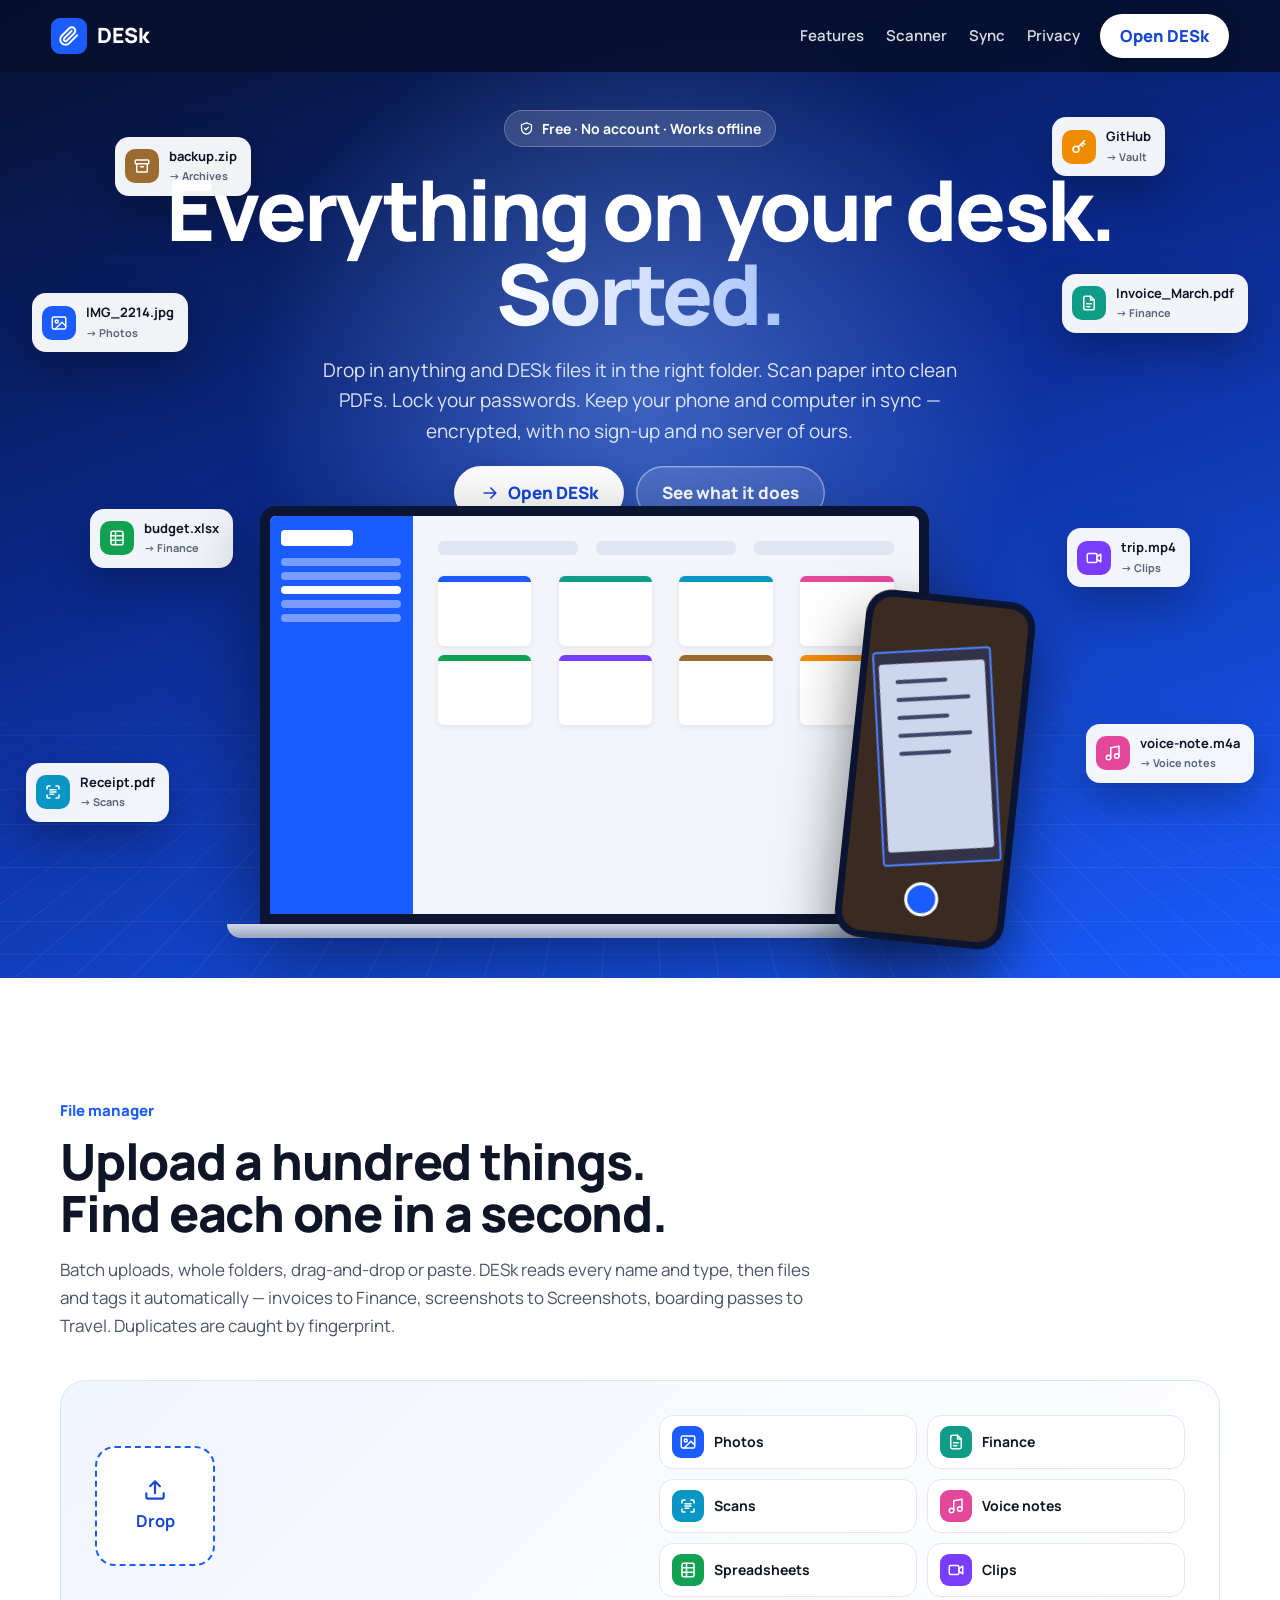
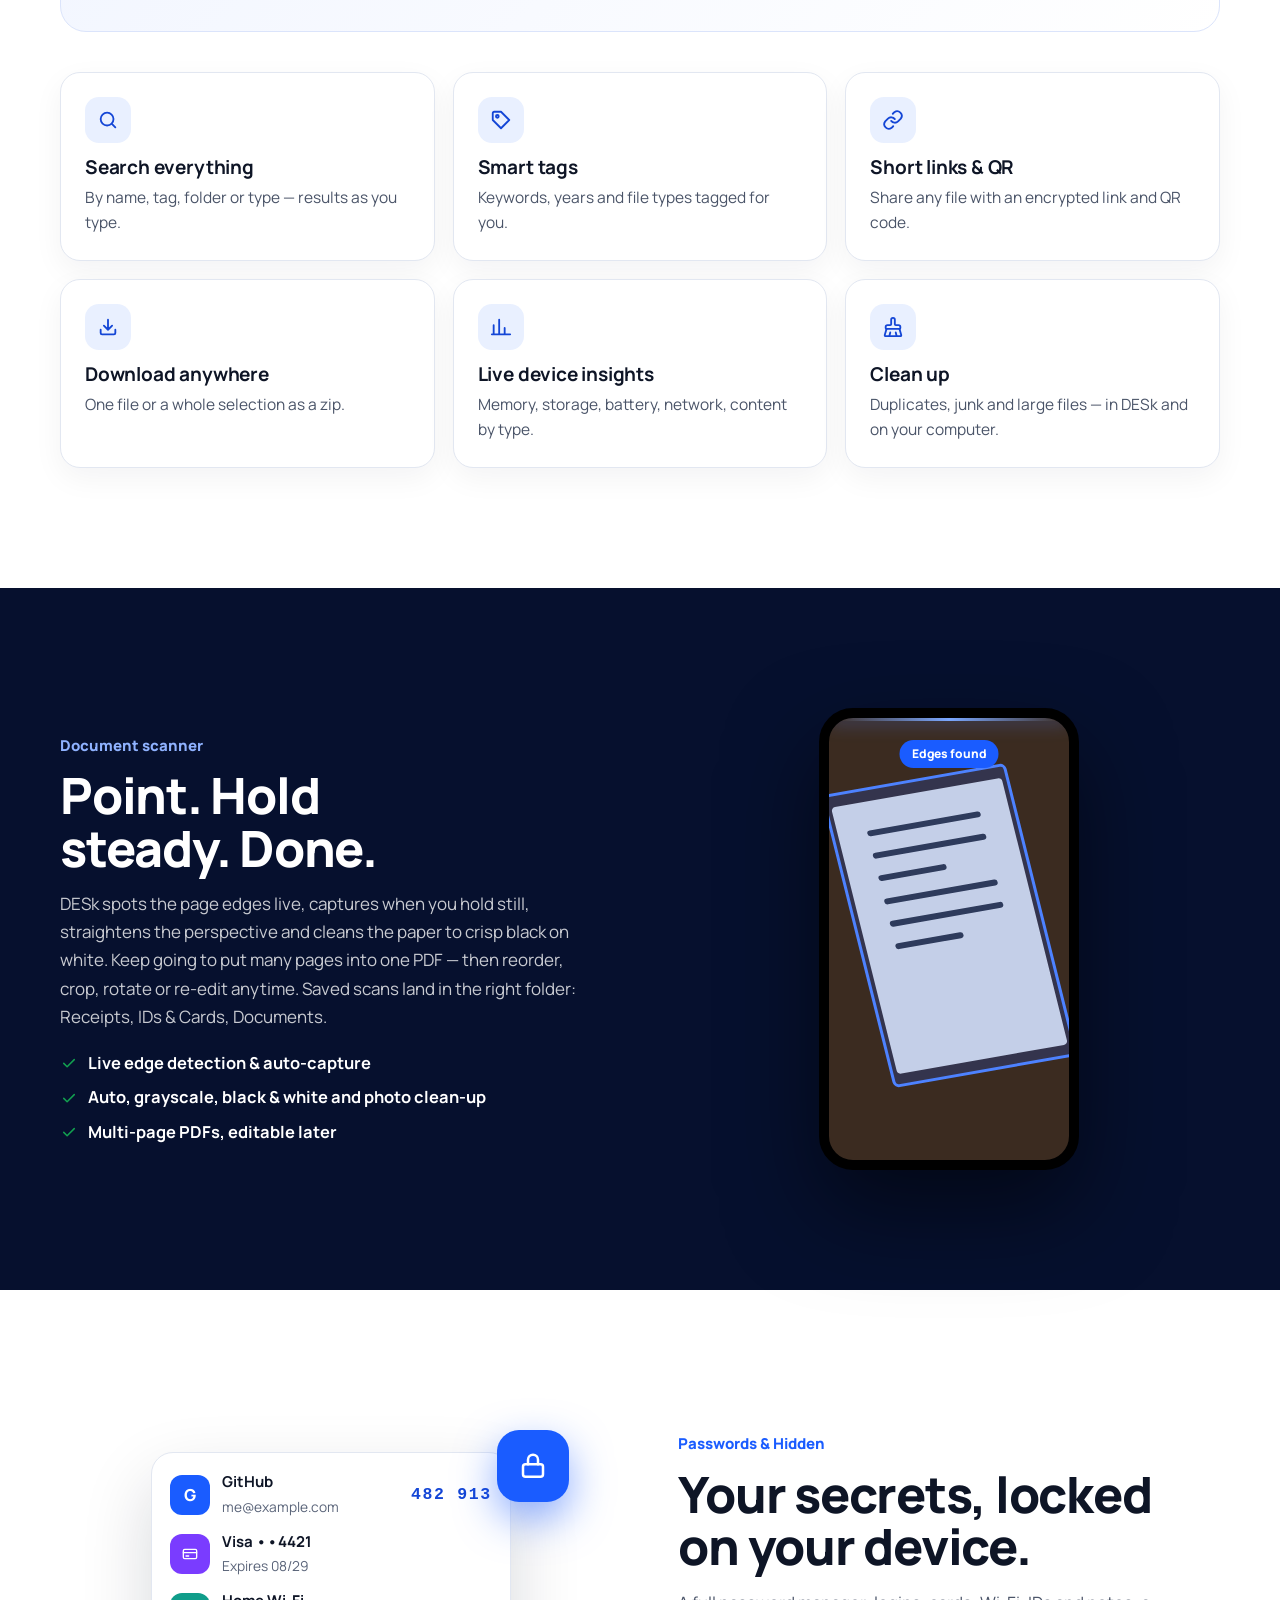
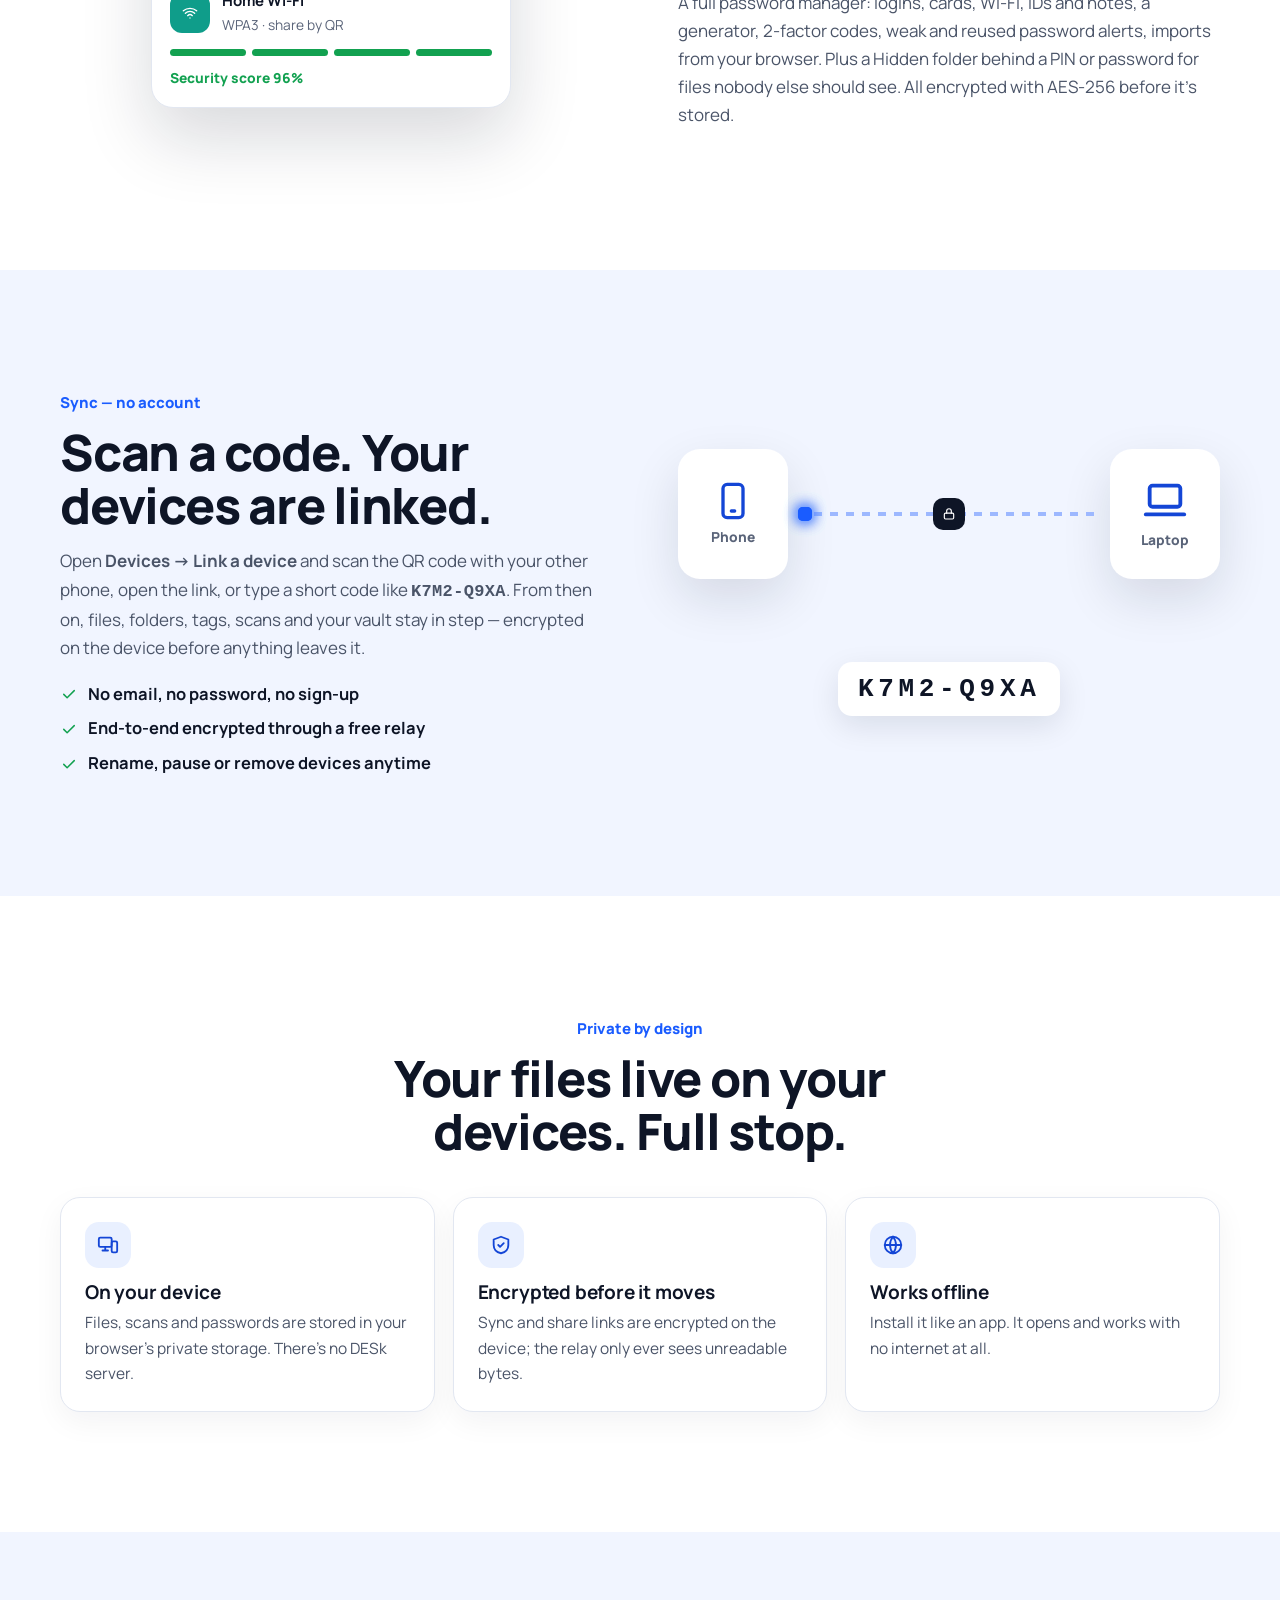
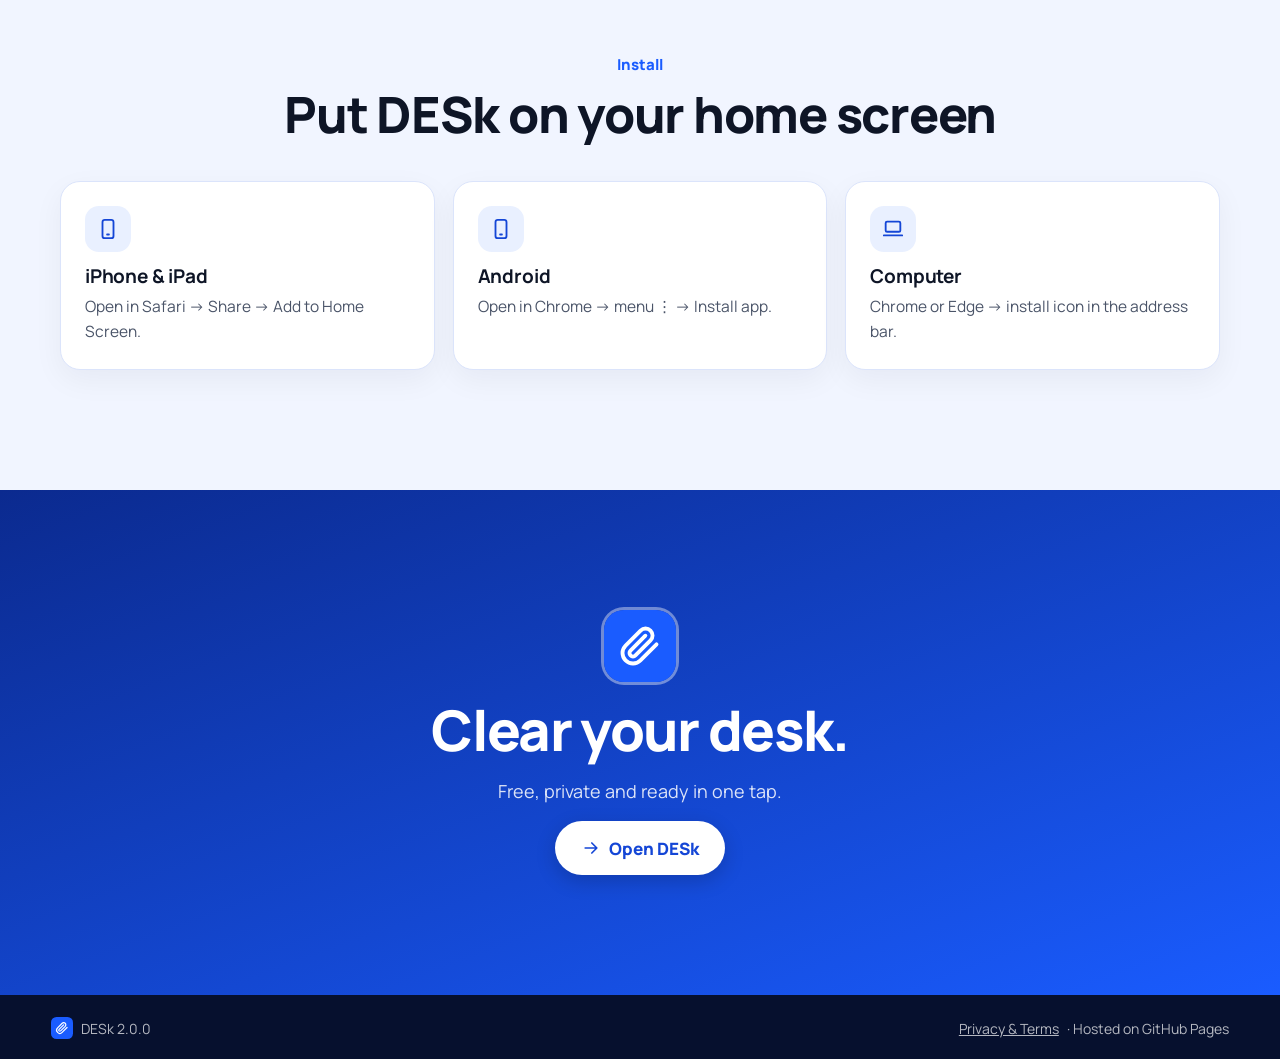
==== index.html @ 255feedb "Version 1.0 11/25/2026" ====
<!DOCTYPE html>
<html lang="en">
<head>
<meta charset="utf-8">
<meta name="viewport" content="width=device-width,initial-scale=1,viewport-fit=cover">
<title>DESk — files, scanner & passwords, on your device</title>
<meta name="description" content="DESk sorts your files automatically, scans documents into clean PDFs, keeps your passwords encrypted and syncs your devices with a QR code. Free, private, no account.">
<meta name="theme-color" content="#06102e">
<meta name="application-name" content="DESk">
<meta name="mobile-web-app-capable" content="yes">
<meta name="apple-mobile-web-app-capable" content="yes">
<meta name="apple-mobile-web-app-status-bar-style" content="black-translucent">
<meta name="apple-mobile-web-app-title" content="DESk">
<meta property="og:title" content="DESk">
<meta property="og:description" content="Files sorted, documents scanned, passwords locked — private, on your device.">
<meta property="og:image" content="icons/icon-512.png">
<link rel="manifest" href="manifest.webmanifest">
<link rel="icon" href="favicon.ico" sizes="any">
<link rel="icon" type="image/svg+xml" href="icons/icon.svg">
<link rel="icon" type="image/png" sizes="32x32" href="icons/favicon-32.png">
<link rel="apple-touch-icon" href="icons/apple-touch-icon.png">
<link rel="preconnect" href="https://fonts.googleapis.com">
<link rel="preconnect" href="https://fonts.gstatic.com" crossorigin>
<link href="https://fonts.googleapis.com/css2?family=Manrope:wght@400;500;600;700;800&display=swap" rel="stylesheet" media="print" onload="this.media='all'">
<script>
/* Site settings — change syncRelay to your own ntfy server if you like (see README) */
window.DESK_CONFIG = Object.assign({ syncRelay: 'https://ntfy.sh', relayMaxMB: 15 }, window.DESK_CONFIG || {});
</script>
<style>
/* Splash screen — styled inline so it paints before anything else loads */
html,body{background:#06102e;margin:0}
#splash{position:fixed;inset:0;z-index:999;display:grid;place-items:center;background:radial-gradient(900px 600px at 50% 40%,#123a9e 0,#06102e 70%);overflow:hidden;transition:opacity .6s ease,transform .6s ease,visibility 0s .6s}
#splash.out{opacity:0;transform:scale(1.06);visibility:hidden}
#splash .rings{position:absolute;width:min(78vmin,440px);aspect-ratio:1}
#splash .rings i{position:absolute;inset:0;border-radius:50%;border:2px solid rgba(90,140,255,.5);opacity:0;animation:spr 2.6s cubic-bezier(.2,.7,.3,1) infinite}
#splash .rings i:nth-child(2){animation-delay:.85s}#splash .rings i:nth-child(3){animation-delay:1.7s}
#splash .core{position:relative;display:grid;justify-items:center;gap:20px;font-family:Manrope,system-ui,-apple-system,"Segoe UI",sans-serif}
#splash .tile{width:min(32vmin,150px);aspect-ratio:1;border-radius:26%;background:linear-gradient(145deg,#3b7bff,#1A5CFF 55%,#1446d6);display:grid;place-items:center;box-shadow:0 0 0 3px rgba(255,255,255,.18),0 24px 60px rgba(26,92,255,.55);animation:spb .8s cubic-bezier(.2,1.3,.4,1) both}
#splash .tile svg{width:62%;height:62%;overflow:visible}
#splash .clip{stroke-dasharray:90;stroke-dashoffset:90;animation:spd 1.1s .35s ease-out forwards}
#splash .word{color:#fff;font-weight:800;font-size:clamp(34px,8vmin,52px);letter-spacing:-.02em;animation:spw .6s .5s both}
#splash .bar{width:min(46vmin,200px);height:4px;border-radius:4px;background:rgba(255,255,255,.12);overflow:hidden;animation:spw .6s .6s both}
#splash .bar i{display:block;height:100%;width:40%;border-radius:4px;background:#fff;box-shadow:0 0 12px #7aa7ff;animation:spl 1.1s ease-in-out infinite}
#splash .sub{min-height:1.4em;color:#c9d6f5;font-weight:600;font-size:15px;text-align:center;padding:0 20px}
@keyframes spr{0%{transform:scale(.3);opacity:.9}100%{transform:scale(1.5);opacity:0}}
@keyframes spb{0%{transform:scale(.4) rotate(-10deg);opacity:0}100%{transform:none;opacity:1}}
@keyframes spd{to{stroke-dashoffset:0}}
@keyframes spw{0%{transform:translateY(12px);opacity:0}100%{transform:none;opacity:1}}
@keyframes spl{0%{transform:translateX(-110%)}100%{transform:translateX(260%)}}
@media (prefers-reduced-motion:reduce){#splash *{animation:none!important}#splash .clip{stroke-dashoffset:0}}
</style>
<link rel="stylesheet" href="css/app.css?v=80df10ac92">
</head>
<body>
<div id="splash" aria-hidden="true"><div class="rings"><i></i><i></i><i></i></div>
 <div class="core"><div class="tile"><svg viewBox="0 0 24 24" fill="none" stroke="#fff" stroke-width="2.2" stroke-linecap="round" stroke-linejoin="round"><path class="clip" d="m21.44 11.05-9.19 9.19a6 6 0 0 1-8.49-8.49l8.57-8.57A4 4 0 1 1 18 8.84l-8.59 8.57a2 2 0 0 1-2.83-2.83l8.49-8.48"/></svg></div>
 <div class="word">DESk</div><div class="bar"><i></i></div><div class="sub" id="spSub">&nbsp;</div></div></div>
<script>(function(){var L=["Sorting your trays…","Sharpening the scanner…","Locking the key box…","Straightening the papers…","Finding your files…","Polishing the paperclip…"],i=Math.floor(Math.random()*L.length),el=document.getElementById("spSub");function s(){if(!el||!document.getElementById("splash"))return;el.textContent=L[i++%L.length];setTimeout(s,1400)}s()})();</script>
<div id="landing" hidden></div>
<div id="onboarding" hidden></div>

<div class="app" id="app" hidden>
 <aside class="side" id="side"></aside>
 <main>
  <header class="top">
   <button class="mlogo" data-act="logo" aria-label="DESk home"></button>
   <label class="search"><span id="sIc"></span><input id="q" type="search" placeholder="Search files, tags, folders…" autocomplete="off" aria-label="Search"><kbd>/</kbd></label>
   <div class="acts" id="topActs"></div>
  </header>
  <div id="view"></div>
 </main>
 <nav class="tabs" id="tabs"></nav>
</div>
<div id="modal-root"></div>
<div id="toasts" role="status" aria-live="polite"></div>
<div id="upq"></div>
<input type="file" id="fileIn" multiple hidden>
<input type="file" id="dirIn" webkitdirectory multiple hidden>
<input type="file" id="camIn" accept="image/*" capture="environment" hidden>
<input type="file" id="imgIn" accept="image/*" multiple hidden>
<input type="file" id="hidIn" multiple hidden>
<input type="file" id="anyIn" hidden>
<script src="js/desk.js?v=e664b6adc8" defer></script>
</body>
</html>
---- css/app.css ----
/* VOICE: a calm, trustworthy utility — one confident brand blue, plenty of air, nothing decorative.
   IDEA: the office desk organiser: trays (folders), a scanner, a key box, a locked drawer.
   PICTURE: the working app itself — storage ring, sorted trays and live scanner fill the first screen.
   COLOUR and TYPE: DESk blue #1A5CFF fields on white / deep night navy; Manrope throughout.
   LAYOUT: blue sidebar on wide screens, bottom tab bar with a raised Scan button on phones. */
:root{color-scheme:light dark;
--bg:light-dark(#f3f5fb,#090e1c);--panel:light-dark(#ffffff,#111a2f);--panel2:light-dark(#f7f9fd,#0d1527);
--ink:light-dark(#0e1526,#e9eefa);--muted:light-dark(#5a6479,#94a1bb);--line:light-dark(#e2e7f1,#1f2a44);
--blue:#1A5CFF;--blue2:light-dark(#1446d6,#7aa0ff);--bsoft:light-dark(#e9f0ff,#15244c);
--side:light-dark(#1A5CFF,#0c1838);--side2:light-dark(#3a74ff,#14244f);
--red:#e5484d;--rsoft:light-dark(#fdecec,#3a1518);--green:#12a150;--gsoft:light-dark(#e6f6ec,#0f2e1d);--amber:#e9a100;--asoft:light-dark(#fff5dc,#33280c);
--r:16px;--sh:0 1px 2px rgba(14,21,38,.06),0 6px 24px rgba(14,21,38,.06);
--safe-b:env(safe-area-inset-bottom,0px);--safe-t:env(safe-area-inset-top,0px)}
:root[data-theme=light]{color-scheme:light}:root[data-theme=dark]{color-scheme:dark}
*{box-sizing:border-box;min-width:0}
html,body{height:100%}
body{margin:0;background:var(--bg);color:var(--ink);font:15.5px/1.5 Manrope,system-ui,-apple-system,"Segoe UI",sans-serif;overflow-x:clip;-webkit-tap-highlight-color:transparent}
button,input,select,textarea{font:inherit;color:inherit}
button{cursor:pointer}
a{color:var(--blue2)}
h1,h2,h3,h4{margin:0;line-height:1.15;letter-spacing:-.01em}
h1{font-size:clamp(24px,3vw,32px);font-weight:800}
h2{font-size:20px;font-weight:800}
h3{font-size:17px;font-weight:700}
p{margin:0}
.muted{color:var(--muted)}.small{font-size:13px}.b{font-weight:700}
.i{flex:none;display:block}
:focus-visible{outline:3px solid color-mix(in srgb,var(--blue) 55%,transparent);outline-offset:2px;border-radius:10px}

/* shell */
.app{display:grid;grid-template-columns:248px minmax(0,1fr);min-height:100vh}
.side{background:var(--side);color:#fff;padding:20px 14px;position:sticky;top:0;height:100vh;display:flex;flex-direction:column;gap:4px;overflow-y:auto}
.brand{display:flex;align-items:center;gap:12px;padding:4px 8px 18px;border:0;background:none;color:#fff;text-align:left;font-weight:800;font-size:22px;letter-spacing:-.02em}
.brand .logo{width:40px;height:40px;border-radius:11px;box-shadow:0 0 0 2px rgba(255,255,255,.35)}
.nav{display:flex;align-items:center;gap:12px;border:0;background:none;color:rgba(255,255,255,.86);padding:11px 12px;border-radius:12px;font-weight:600;text-align:left;width:100%;min-height:44px}
.nav:hover{background:rgba(255,255,255,.1);color:#fff}
.nav.on{background:#fff;color:#1446d6}
:root[data-theme=dark] .nav.on{background:var(--side2);color:#fff}
@media (prefers-color-scheme:dark){:root:not([data-theme=light]) .nav.on{background:var(--side2);color:#fff}}
.nav .ct{margin-left:auto;font-size:12px;opacity:.8}
.side .sep{height:1px;background:rgba(255,255,255,.18);margin:10px 8px}
.side .foot{margin-top:auto;padding:12px 10px 0;font-size:12.5px;color:rgba(255,255,255,.78);display:flex;gap:8px;align-items:center}
.dot{width:8px;height:8px;border-radius:50%;background:#9aa6bd;flex:none}.dot.ok{background:#3ddc84}.dot.busy{background:#ffd34d}.dot.err{background:#ff6b6b}
main{min-width:0;display:flex;flex-direction:column}
.top{position:sticky;top:0;z-index:20;background:color-mix(in srgb,var(--bg) 88%,transparent);backdrop-filter:blur(12px);display:flex;align-items:center;gap:12px;padding:14px max(3vw,16px);padding-top:calc(14px + var(--safe-t))}
.top .mlogo{display:none}
.search{flex:1;max-width:560px;display:flex;align-items:center;gap:8px;background:var(--panel);border:1px solid var(--line);border-radius:14px;padding:0 12px;min-height:46px}
.search input,.search input[type=search],.search input:focus{border:0;background:none;outline:none;box-shadow:none;flex:1;font-size:16px;min-height:44px;padding:0}
.search kbd{font:12px Manrope;border:1px solid var(--line);border-radius:6px;padding:1px 6px;color:var(--muted)}
.top .acts{display:flex;gap:8px;margin-left:auto}
#view{padding:8px max(3vw,16px) 40px;flex:1;max-width:1320px;width:100%}
.tabs{display:none}

/* controls */
.btn{display:inline-flex;align-items:center;justify-content:center;gap:8px;border:1px solid var(--line);background:var(--panel);border-radius:12px;padding:0 16px;min-height:44px;font-weight:700;white-space:nowrap;transition:transform .08s}
.btn:active{transform:scale(.97)}
.btn,.chip,.badge,.shutter{flex-shrink:0}
.btn .i{flex:none}
.btn.wrap{white-space:normal;text-align:left;justify-content:flex-start;padding:10px 16px;line-height:1.3}
.btn.pri{background:var(--blue);border-color:var(--blue);color:#fff}
.btn.pri:hover{background:#1450ec}
.btn.danger{background:var(--red);border-color:var(--red);color:#fff}
.btn.ghost{background:transparent;border-color:transparent}
.btn.ghost:hover{background:var(--bsoft)}
.btn.soft{background:var(--bsoft);border-color:transparent;color:var(--blue2)}
.btn.sm{min-height:36px;padding:0 12px;font-size:14px;border-radius:10px}
.btn.icon{padding:0;width:44px}.btn.icon.sm{width:36px}
.btn:disabled{opacity:.45;pointer-events:none}
.row{display:flex;gap:10px;align-items:center;flex-wrap:wrap}.row.end{justify-content:flex-end}.row.between{justify-content:space-between}
.grow{flex:1}
.fld{display:grid;gap:6px;margin:0 0 14px}
.fld>span{font-size:13.5px;font-weight:700;color:var(--muted)}
input[type=text],input[type=password],input[type=number],input[type=search],input[type=url],input[type=email],input:not([type]),select,textarea{width:100%;border:1px solid var(--line);background:var(--panel2);border-radius:12px;padding:10px 12px;min-height:46px;font-size:16px;outline:none}
textarea{min-height:90px;resize:vertical}
input:focus,select:focus,textarea:focus{border-color:var(--blue);box-shadow:0 0 0 3px color-mix(in srgb,var(--blue) 18%,transparent)}
.sw{position:relative;display:inline-flex;align-items:center;gap:10px;cursor:pointer;min-height:44px}
.sw input{appearance:none;width:46px;height:28px;border-radius:20px;background:var(--line);position:relative;margin:0;cursor:pointer;flex:none;transition:background .15s}
.sw input::after{content:"";position:absolute;top:3px;left:3px;width:22px;height:22px;border-radius:50%;background:#fff;box-shadow:0 1px 3px rgba(0,0,0,.25);transition:left .15s}
.sw input:checked{background:var(--blue)}.sw input:checked::after{left:21px}
input[type=range]{width:100%;accent-color:var(--blue)}
input[type=checkbox].ck{width:22px;height:22px;accent-color:var(--blue);margin:0;cursor:pointer;flex:none}
.chip{display:inline-flex;align-items:center;gap:6px;border:1px solid var(--line);background:var(--panel);border-radius:999px;padding:0 12px;min-height:34px;font-size:13.5px;font-weight:600;white-space:nowrap}
.chip.on{background:var(--blue);border-color:var(--blue);color:#fff}
.chips{display:flex;gap:8px;overflow-x:auto;padding-bottom:4px;scrollbar-width:none}
.chips::-webkit-scrollbar{display:none}
.chips>*{flex:none}
.badge{display:inline-flex;align-items:center;gap:4px;font-size:12px;font-weight:700;border-radius:999px;padding:2px 8px;background:var(--bsoft);color:var(--blue2)}
.badge.red{background:var(--rsoft);color:var(--red)}.badge.green{background:var(--gsoft);color:var(--green)}.badge.amber{background:var(--asoft);color:#a06d00}
.card{background:var(--panel);border:1px solid var(--line);border-radius:var(--r);padding:18px;box-shadow:var(--sh)}
.card h3{margin-bottom:10px}
.grid{display:grid;gap:16px}
.g2{grid-template-columns:repeat(2,minmax(0,1fr))}.g3{grid-template-columns:repeat(3,minmax(0,1fr))}.g4{grid-template-columns:repeat(4,minmax(0,1fr))}
.sect{margin:26px 0 12px;display:flex;align-items:center;gap:10px;justify-content:space-between;flex-wrap:wrap}
.empty{text-align:center;padding:48px 20px;color:var(--muted)}
.empty>.i,.empty>span>.i{margin:0 auto 12px;color:var(--blue)}
.empty>.i{display:block}
.empty h3{color:var(--ink);margin-bottom:6px}
hr{border:0;border-top:1px solid var(--line);margin:16px 0}
.kv{display:grid;grid-template-columns:auto minmax(0,1fr);gap:8px 16px;font-size:14px}
.kv dt{color:var(--muted)}.kv dd{margin:0;font-weight:600;overflow-wrap:anywhere;text-align:right}
.bar{height:8px;background:var(--line);border-radius:9px;overflow:hidden}
.bar>i{display:block;height:100%;background:var(--blue);border-radius:9px}

/* home */
.hero{display:grid;grid-template-columns:minmax(0,1.25fr) minmax(0,1fr);gap:16px}
.ringcard{display:flex;gap:22px;align-items:center}
.ring{width:150px;height:150px;flex:none;position:relative}
.ring svg{width:100%;height:100%;transform:rotate(-90deg)}
.ring .lab{position:absolute;inset:0;display:grid;place-content:center;text-align:center}
.ring .lab b{font-size:24px;font-weight:800;line-height:1.1}
.qa{display:grid;grid-template-columns:repeat(auto-fill,minmax(130px,1fr));gap:10px}
.qa button{display:flex;flex-direction:column;align-items:flex-start;gap:10px;border:1px solid var(--line);background:var(--panel);border-radius:14px;padding:14px;font-weight:700;text-align:left;min-height:92px}
.qa button:hover{border-color:var(--blue)}
.qa .ib{width:38px;height:38px;border-radius:11px;display:grid;place-items:center;background:var(--bsoft);color:var(--blue2)}
.cats{display:grid;grid-template-columns:repeat(auto-fill,minmax(140px,1fr));gap:12px}
.cat{border:1px solid var(--line);background:var(--panel);border-radius:14px;padding:14px;text-align:left;display:grid;gap:8px}
.cat:hover{border-color:var(--blue)}
.cat .ib{width:36px;height:36px;border-radius:10px;display:grid;place-items:center;color:#fff}

/* files */
.fwrap{display:grid;grid-template-columns:230px minmax(0,1fr);gap:20px;align-items:start}
.tree{position:sticky;top:84px;background:var(--panel);border:1px solid var(--line);border-radius:var(--r);padding:10px;max-height:calc(100vh - 110px);overflow:auto}
.tree button{display:flex;width:100%;align-items:center;gap:10px;border:0;background:none;padding:8px 10px;border-radius:10px;text-align:left;font-weight:600;font-size:14px;min-height:38px}
.tree button:hover{background:var(--bsoft)}
.tree button.on{background:var(--blue);color:#fff}
.tree button .n{margin-left:auto;font-size:12px;opacity:.7}
.tree .sub{padding-left:22px}
.tree .lbl{font-size:12px;font-weight:700;color:var(--muted);padding:12px 10px 4px}
.drop{border:2px dashed color-mix(in srgb,var(--blue) 45%,var(--line));background:color-mix(in srgb,var(--bsoft) 60%,transparent);border-radius:var(--r);padding:18px;display:flex;align-items:center;gap:16px;flex-wrap:wrap;margin-bottom:14px}
.drop .ib{width:46px;height:46px;border-radius:13px;background:var(--blue);color:#fff;display:grid;place-items:center;flex:none}
.tool{display:flex;gap:8px;align-items:center;flex-wrap:wrap;margin-bottom:12px}
.tool h2{flex:1 0 auto;white-space:nowrap}
.tool select{width:auto;min-height:40px;padding:6px 10px;border-radius:10px;font-size:14px}
.fgrid{display:grid;grid-template-columns:repeat(auto-fill,minmax(160px,1fr));gap:14px}
.fc{position:relative;background:var(--panel);border:1px solid var(--line);border-radius:14px;overflow:hidden;display:flex;flex-direction:column;text-align:left;padding:0;cursor:pointer}
.fc:hover{border-color:var(--blue);box-shadow:var(--sh)}
.fc.sel{outline:3px solid var(--blue);border-color:var(--blue)}
.fc .th{aspect-ratio:4/3;background:var(--panel2);display:grid;place-items:center;overflow:hidden;position:relative}
.fc .th img{width:100%;height:100%;object-fit:cover}
.fc .th .ext{position:absolute;bottom:8px;left:8px;font-size:11px;font-weight:800;background:rgba(0,0,0,.55);color:#fff;border-radius:6px;padding:1px 6px;text-transform:uppercase}
.fc .meta{padding:10px 12px 12px;display:grid;gap:2px}
.fc .nm{font-weight:700;font-size:14px;white-space:nowrap;overflow:hidden;text-overflow:ellipsis}
.fc .sub{font-size:12px;color:var(--muted);display:flex;gap:6px;align-items:center}
.fc .flags{position:absolute;top:8px;right:8px;display:flex;gap:4px}
.fc .flags span{background:rgba(255,255,255,.92);color:#1446d6;border-radius:8px;width:26px;height:26px;display:grid;place-items:center}
.fc .ckw{position:absolute;top:8px;left:8px;background:rgba(255,255,255,.92);border-radius:8px;padding:3px;display:none}
.selmode .fc .ckw,.fc.sel .ckw{display:block}
.flist{display:grid;gap:6px}
.fl{display:grid;grid-template-columns:auto 44px minmax(0,1fr) auto auto;align-items:center;gap:12px;background:var(--panel);border:1px solid var(--line);border-radius:12px;padding:8px 12px;cursor:pointer;text-align:left}
.fl:hover{border-color:var(--blue)}.fl.sel{outline:3px solid var(--blue)}
.fl .th{width:44px;height:44px;border-radius:10px;overflow:hidden;background:var(--panel2);display:grid;place-items:center}
.fl .th img{width:100%;height:100%;object-fit:cover}
.fl .ckw{display:none}.selmode .fl .ckw,.fl.sel .ckw{display:block}
.fl .nm{font-weight:700;white-space:nowrap;overflow:hidden;text-overflow:ellipsis}
.fl .r{font-size:13px;color:var(--muted);white-space:nowrap;text-align:right}
.bulk{position:sticky;top:76px;z-index:15;display:flex;gap:8px;align-items:center;flex-wrap:wrap;background:var(--ink);color:var(--bg);border-radius:14px;padding:8px 10px 8px 16px;margin-bottom:12px;box-shadow:0 8px 30px rgba(0,0,0,.2)}
.bulk .btn{background:transparent;border-color:transparent;color:inherit}
.bulk .btn:hover{background:rgba(127,127,127,.25)}

/* modal */
#modal-root .mwrap{position:fixed;inset:0;z-index:100;background:rgba(6,10,22,.55);display:grid;place-items:center;padding:16px;animation:fade .15s}
.modal{background:var(--panel);border-radius:20px;width:min(520px,100%);max-height:calc(100vh - 32px);overflow:auto;padding:22px;box-shadow:0 24px 80px rgba(0,0,0,.35)}
.modal.wide{width:min(1080px,100%)}.modal.mid{width:min(720px,100%)}
.modal.full{width:100%;height:100%;max-height:none;border-radius:0;padding:0;display:flex;flex-direction:column;background:#05070d;color:#fff}
.modal h3{margin-bottom:12px}
.mhead{display:flex;align-items:center;gap:10px;margin:-4px 0 14px}
.mhead h3{margin:0;flex:1;overflow:hidden;text-overflow:ellipsis;white-space:nowrap}
@keyframes fade{from{opacity:0}}
@keyframes pop{from{transform:translateY(12px);opacity:0}}
.modal{animation:pop .18s}
#toasts{position:fixed;left:50%;transform:translateX(-50%);bottom:calc(24px + var(--safe-b));z-index:200;display:grid;gap:8px;justify-items:center;pointer-events:none;width:min(92vw,460px)}
.toast{background:var(--ink);color:var(--bg);padding:12px 16px;border-radius:12px;font-weight:600;font-size:14px;box-shadow:0 8px 30px rgba(0,0,0,.25);animation:pop .2s;pointer-events:auto;display:flex;gap:10px;align-items:center}
.toast.err{background:var(--red);color:#fff}
#upq{position:fixed;right:20px;bottom:calc(20px + var(--safe-b));z-index:90;width:min(360px,calc(100vw - 32px))}
.upq{background:var(--panel);border:1px solid var(--line);border-radius:16px;padding:14px 16px;box-shadow:0 12px 40px rgba(0,0,0,.18)}
.dragover::after{content:"Drop to upload — DESk will sort everything";position:fixed;inset:12px;border:3px dashed var(--blue);border-radius:24px;background:color-mix(in srgb,var(--blue) 14%,transparent);display:grid;place-items:center;font-size:22px;font-weight:800;color:var(--blue2);z-index:300;pointer-events:none}

/* preview */
.pv{display:grid;grid-template-columns:minmax(0,1fr) 300px;gap:20px}
.pvm{background:var(--panel2);border-radius:14px;min-height:320px;display:grid;place-items:center;overflow:hidden}
.pvm img,.pvm video{max-width:100%;max-height:70vh;display:block}
.pvm iframe{width:100%;height:70vh;border:0;background:#fff}
.pvm pre{margin:0;padding:16px;width:100%;max-height:70vh;overflow:auto;font:13px/1.5 ui-monospace,Menlo,monospace;white-space:pre-wrap}
.pages{display:grid;gap:12px;padding:12px;width:100%;max-height:70vh;overflow:auto}
.pages img{width:100%;border-radius:6px;box-shadow:0 2px 10px rgba(0,0,0,.15)}
.tagl{display:flex;flex-wrap:wrap;gap:6px}

/* scanner */
.scn{position:relative;flex:1;display:grid;place-items:center;overflow:hidden;background:#000}
.scn video,.scn canvas.ov{position:absolute;inset:0;width:100%;height:100%;object-fit:contain}
.scbar{display:flex;align-items:center;justify-content:space-between;gap:12px;padding:12px 16px;padding-bottom:calc(14px + var(--safe-b));background:#05070d}
.scbar>b{flex:1 1 auto;min-width:0;text-align:center;overflow:hidden;text-overflow:ellipsis;white-space:nowrap}
.scbar.topb{padding-top:calc(12px + var(--safe-t));padding-bottom:12px}
.shutter{width:74px;height:74px;border-radius:50%;border:5px solid #fff;background:var(--blue);box-shadow:0 0 0 4px rgba(26,92,255,.4)}
.shutter:active{transform:scale(.94)}
.scmsg{position:absolute;top:18px;left:50%;transform:translateX(-50%);background:rgba(0,0,0,.6);color:#fff;padding:8px 14px;border-radius:999px;font-weight:700;font-size:14px;z-index:3;white-space:nowrap}
.scmsg.go{background:var(--blue)}
.flash{position:absolute;inset:0;background:#fff;opacity:0;pointer-events:none;z-index:4}
.flash.on{animation:flash .35s}
@keyframes flash{0%{opacity:.85}100%{opacity:0}}
.strip{display:flex;gap:8px;overflow-x:auto;max-width:50vw}
.strip img{height:52px;border-radius:6px;border:2px solid #fff}
.dark .btn{background:rgba(255,255,255,.1);border-color:rgba(255,255,255,.15);color:#fff}
.dark .btn.pri{background:var(--blue);border-color:var(--blue)}
.dark .chip{background:rgba(255,255,255,.08);border-color:rgba(255,255,255,.18);color:#fff}
.dark .chip.on{background:var(--blue);border-color:var(--blue)}
.rev{flex:1;display:grid;grid-template-columns:minmax(0,1fr) 300px;min-height:0}
.revmain{position:relative;display:grid;place-items:center;padding:16px;min-height:0;overflow:hidden}
.revmain canvas{max-width:100%;max-height:100%;touch-action:none}
.revside{background:#0b0f1a;padding:16px;overflow:auto;display:grid;gap:14px;align-content:start}
.revside label{font-size:13px;font-weight:700;color:#aab4cc}
.revside input{background:#141a2a;border-color:#263049;color:#fff}
.pthumbs{display:flex;gap:10px;overflow-x:auto;padding:10px 16px;background:#05070d}
.pthumbs button{position:relative;border:2px solid transparent;border-radius:8px;padding:0;background:none;flex:none}
.pthumbs button.on{border-color:var(--blue)}
.pthumbs img{height:76px;display:block;border-radius:6px}
.pthumbs span{position:absolute;bottom:3px;right:3px;background:var(--blue);color:#fff;font-size:11px;font-weight:800;border-radius:6px;padding:0 5px}
.loupe{position:absolute;width:110px;height:110px;border-radius:50%;border:3px solid #fff;box-shadow:0 4px 20px rgba(0,0,0,.5);pointer-events:none;display:none;z-index:5}
.nocam{max-width:420px;text-align:center;padding:24px;display:grid;gap:14px;justify-items:center}
.nocam .ib{width:72px;height:72px;border-radius:20px;background:var(--blue);display:grid;place-items:center}
.scans{display:grid;grid-template-columns:repeat(auto-fill,minmax(170px,1fr));gap:14px}
.sc{background:var(--panel);border:1px solid var(--line);border-radius:14px;overflow:hidden}
.sc .th{aspect-ratio:3/4;background:var(--panel2);display:grid;place-items:center;cursor:pointer;position:relative}
.sc .th img{width:100%;height:100%;object-fit:cover;object-position:top}
.sc .th .badge{position:absolute;top:8px;left:8px}
.sc .meta{padding:10px 12px}
.sc .acts{display:flex;gap:2px;padding:0 6px 8px}

/* vault & hidden */
.vlist{display:grid;gap:8px}
.vi{display:grid;grid-template-columns:44px minmax(0,1fr) auto;gap:12px;align-items:center;background:var(--panel);border:1px solid var(--line);border-radius:14px;padding:10px 12px;text-align:left;cursor:pointer;width:100%}
.vi:hover{border-color:var(--blue)}
.vi .av{width:44px;height:44px;border-radius:12px;display:grid;place-items:center;color:#fff;font-weight:800;font-size:18px}
.vi .t{font-weight:700;overflow:hidden;text-overflow:ellipsis;white-space:nowrap}
.vi .s{font-size:13px;color:var(--muted);overflow:hidden;text-overflow:ellipsis;white-space:nowrap}
.lockbox{max-width:420px;margin:6vh auto;text-align:center;display:grid;gap:16px;justify-items:center}
.lockbox .ib{width:76px;height:76px;border-radius:22px;background:var(--blue);color:#fff;display:grid;place-items:center}
.lockbox form{width:100%;display:grid;gap:12px;text-align:left}
.pins{display:flex;gap:12px;justify-content:center;min-height:20px}
.pins i{width:16px;height:16px;border-radius:50%;border:2px solid var(--blue)}.pins i.f{background:var(--blue)}
.pad{display:grid;grid-template-columns:repeat(3,76px);gap:12px;justify-content:center}
.pad button{height:76px;border-radius:50%;border:1px solid var(--line);background:var(--panel);font-size:26px;font-weight:700}
.pad button:active{background:var(--bsoft)}
.fieldv{display:flex;align-items:center;gap:8px;border:1px solid var(--line);border-radius:12px;padding:6px 6px 6px 12px;background:var(--panel2);margin-bottom:10px}
.fieldv .v{flex:1;overflow-wrap:anywhere;font-weight:600}
.fieldv .l{display:block;font-size:12px;color:var(--muted);font-weight:700}
.mono{font-family:ui-monospace,Menlo,Consolas,monospace;letter-spacing:.02em}
.meter{display:flex;gap:4px;margin-top:6px}.meter i{flex:1;height:6px;border-radius:4px;background:var(--line)}
.totp{display:flex;align-items:center;gap:12px;font-size:28px;font-weight:800;letter-spacing:.12em}
.genout{font:600 20px/1.4 ui-monospace,Menlo,monospace;background:var(--panel2);border:1px solid var(--line);border-radius:12px;padding:14px;overflow-wrap:anywhere;min-height:60px}

/* devices & insights */
.dev{display:grid;grid-template-columns:52px minmax(0,1fr) auto;gap:14px;align-items:center;padding:14px 0;border-top:1px solid var(--line)}
.dev:first-child{border-top:0}
.dev .ib{width:52px;height:52px;border-radius:14px;background:var(--bsoft);color:var(--blue2);display:grid;place-items:center}
.qrbox{background:#fff;border-radius:16px;padding:14px;width:240px;max-width:100%;margin:0 auto}
.qrbox svg{display:block;width:100%;height:auto}
.code{font:800 34px/1 ui-monospace,Menlo,monospace;letter-spacing:.2em;text-align:center}
.stat{display:grid;gap:4px}
.stat b{font-size:26px;font-weight:800;line-height:1.1;font-variant-numeric:tabular-nums}
.stat span{font-size:13px;color:var(--muted);font-weight:600}
.hrow{display:grid;grid-template-columns:120px minmax(0,1fr) 80px;gap:12px;align-items:center;font-size:14px;padding:5px 0}
.hrow .r{text-align:right;color:var(--muted);font-variant-numeric:tabular-nums;white-space:nowrap}
.months{display:flex;align-items:flex-end;gap:6px;height:120px}
.months div{flex:1;display:flex;flex-direction:column;justify-content:flex-end;align-items:center;gap:4px;height:100%;font-size:11px;color:var(--muted)}
.months i{display:block;width:100%;background:var(--blue);border-radius:6px 6px 2px 2px;min-height:2px}
.cl{display:grid;grid-template-columns:auto 40px minmax(0,1fr) auto;gap:12px;align-items:center;padding:8px 0;border-top:1px solid var(--line)}
.cl .th{width:40px;height:40px;border-radius:9px;background:var(--panel2);display:grid;place-items:center;overflow:hidden}
.cl .th img{width:100%;height:100%;object-fit:cover}
.cl .nm{font-weight:600;font-size:14px;overflow:hidden;text-overflow:ellipsis;white-space:nowrap}
.share-land{max-width:520px;margin:6vh auto;text-align:center;display:grid;gap:16px;justify-items:center}
.share-land img.pv{max-width:100%;max-height:50vh;border-radius:12px}

@media (max-width:1100px){.g4{grid-template-columns:repeat(2,minmax(0,1fr))}.pv{grid-template-columns:1fr}}
@media (max-width:900px){
 .app{grid-template-columns:1fr}
 .side{display:none}
 .top .mlogo{display:block;width:36px;height:36px;border-radius:10px;border:0;padding:0;background:none}
 .top .mlogo svg{width:36px;height:36px}
 .top .acts .hide-m{display:none}
 #view{padding-bottom:calc(110px + var(--safe-b))}
 .tabs{display:grid;grid-template-columns:repeat(5,1fr);position:fixed;left:0;right:0;bottom:0;z-index:50;background:var(--panel);border-top:1px solid var(--line);padding:6px 6px calc(6px + var(--safe-b))}
 .tabs button{border:0;background:none;display:grid;justify-items:center;gap:2px;font-size:11.5px;font-weight:700;color:var(--muted);padding:6px 0;min-height:52px}
 .tabs button.on{color:var(--blue2)}
 .tabs .scanb{position:relative;top:-18px}
 .tabs .scanb span.c{width:58px;height:58px;border-radius:18px;background:var(--blue);color:#fff;display:grid;place-items:center;box-shadow:0 8px 20px rgba(26,92,255,.45)}
 .fwrap{grid-template-columns:1fr}
 .tree{position:static;max-height:none;display:flex;gap:6px;overflow-x:auto;padding:6px}
 .tree button{width:auto;white-space:nowrap;flex:none}
 .tree .lbl,.tree .sub{display:none}
 .tree .sub.on-parent{display:flex}
 .hero{grid-template-columns:1fr}
 .g3{grid-template-columns:1fr}
 .rev{grid-template-columns:1fr;grid-template-rows:minmax(0,1fr) auto}
 .revside{max-height:42vh}
 #upq{bottom:calc(84px + var(--safe-b))}
 #toasts{bottom:calc(96px + var(--safe-b))}
}
@media (max-width:600px){
 .g2{grid-template-columns:1fr}
 .ringcard{flex-direction:column;align-items:flex-start}
 .ringcard .grid{grid-template-columns:repeat(2,minmax(0,1fr))}
 .fgrid{grid-template-columns:repeat(2,minmax(0,1fr));gap:10px}
 .fl{grid-template-columns:auto 40px minmax(0,1fr) auto}.fl .r.d{display:none}
 .modal{padding:18px;border-radius:18px}
 #modal-root .mwrap{padding:8px;align-items:end}
 .modal.full{border-radius:0}
 .hrow{grid-template-columns:90px minmax(0,1fr) 70px}
 .search kbd{display:none}
 .hide-s{display:none}
 .tool h2{flex-basis:100%}
 .tool select{flex:1}
 .pad{grid-template-columns:repeat(3,68px)}.pad button{height:68px}
}
@media (prefers-reduced-motion:reduce){*{animation:none!important;transition:none!important}}

/* ===== v2: profile, sync, share ===== */
[hidden]{display:none!important}
.avatar{width:36px;height:36px;border-radius:50%;background:rgba(255,255,255,.18);color:#fff;display:grid;place-items:center;overflow:hidden;flex:none;font-weight:800}
.avatar img{width:100%;height:100%;object-fit:cover}
.avatar.xl{width:84px;height:84px;background:var(--bsoft);color:var(--blue2);border:3px solid var(--panel);box-shadow:0 0 0 2px var(--blue)}
.side .me{margin-top:auto;display:flex;gap:10px;align-items:center;border:0;background:rgba(255,255,255,.1);color:#fff;border-radius:14px;padding:10px;text-align:left;width:100%}
.side .me:hover{background:rgba(255,255,255,.18)}
.side .me b{display:block;font-size:14px;white-space:nowrap;overflow:hidden;text-overflow:ellipsis}
.side .me .foot{margin:0;padding:0;font-size:12px}
.linkhero{text-align:center;display:grid;gap:14px;justify-items:center;padding:clamp(22px,4vw,40px)}
.linkhero p{max-width:560px}
.lh-art{display:flex;align-items:center;gap:14px;color:var(--blue2)}
.lh-dots{display:flex;gap:6px}.lh-dots i{width:8px;height:8px;border-radius:50%;background:var(--blue);animation:lhd 1.2s infinite}
.lh-dots i:nth-child(2){animation-delay:.2s}.lh-dots i:nth-child(3){animation-delay:.4s}
@keyframes lhd{0%,100%{opacity:.25;transform:scale(.8)}50%{opacity:1;transform:scale(1.15)}}
.sharegrid{display:grid;grid-template-columns:minmax(0,1fr) 170px;gap:16px;align-items:center}
@media(max-width:600px){.sharegrid{grid-template-columns:1fr}.sharegrid .qrbox{margin:0 auto}}
.qrcam{position:relative;background:#05070d;border-radius:14px;overflow:hidden;aspect-ratio:1;display:grid;place-items:center;color:#fff;max-height:60vh;margin:0 auto;width:100%}
.qrcam video{width:100%;height:100%;object-fit:cover}
.legal h4{margin:14px 0 6px}.legal p{color:var(--muted);font-size:14.5px}
.shake{animation:shake .5s}
@keyframes shake{20%,60%{transform:translateX(-6px)}40%,80%{transform:translateX(6px)}}

/* ===== welcome ===== */
#onboarding{position:fixed;inset:0;z-index:60;overflow:auto;display:grid;place-items:center;padding:24px 16px calc(24px + var(--safe-b))}
.ob-bg{position:fixed;inset:0;background:radial-gradient(1200px 700px at 20% -10%,#3b7bff 0,transparent 60%),radial-gradient(900px 600px at 110% 110%,#0d2c9a 0,transparent 60%),#0a1a52;z-index:-1}
.ob-card{position:relative;width:min(440px,100%);background:var(--panel);border-radius:26px;padding:clamp(22px,5vw,34px);display:grid;gap:12px;text-align:center;box-shadow:0 30px 90px rgba(0,0,0,.45);animation:pop .35s}
.ob-brand{display:grid;justify-items:center;gap:10px}.ob-brand .logo{border-radius:20px;box-shadow:0 12px 30px rgba(26,92,255,.45)}
.ob-brand h1{font-size:34px;letter-spacing:-.02em}
.ob-sub{font-size:15.5px;margin-bottom:6px}
.ob-form{display:grid;gap:12px;text-align:left}
.ob-pic{display:grid;justify-items:center;gap:6px;cursor:pointer;color:var(--blue2)}
.agree{display:flex;gap:10px;align-items:flex-start;text-align:left;font-size:14px;color:var(--muted);cursor:pointer}
.agree a{font-weight:700}
.btn.big{min-height:52px;font-size:16.5px;border-radius:14px}

/* ===== landing ===== */
body.on-landing{background:#06102e}
#landing{--lb:#1A5CFF;color:#0e1526;background:#fff;font-size:16.5px}
#landing a{color:inherit}
.lnav{position:fixed;top:0;left:0;right:0;z-index:30;display:flex;align-items:center;gap:20px;padding:14px max(4vw,16px);padding-top:calc(14px + var(--safe-t));background:rgba(6,16,46,.9);backdrop-filter:blur(14px);color:#fff}
.lbrand{display:flex;align-items:center;gap:10px;font-weight:800;font-size:21px;text-decoration:none;color:#fff!important}
.llinks{display:flex;gap:22px;margin-left:auto;font-weight:600;font-size:15px}.llinks a{text-decoration:none;color:rgba(255,255,255,.85)!important}.llinks a:hover{color:#fff!important}
.lbtn{display:inline-flex;align-items:center;gap:8px;justify-content:center;border:0;background:#fff;color:#1446d6;font-weight:800;border-radius:999px;padding:0 20px;min-height:44px;text-decoration:none;white-space:nowrap;flex-shrink:0;box-shadow:0 6px 20px rgba(0,0,0,.18);transition:transform .15s}
.lbtn:hover{transform:translateY(-1px)}.lbtn.big{min-height:54px;padding:0 26px;font-size:17px}
.lbtn.ghost{background:rgba(255,255,255,.12);color:#fff!important;box-shadow:inset 0 0 0 1.5px rgba(255,255,255,.4)}
.lnav .lbtn{margin-left:0}
.lhero{position:relative;min-height:100svh;overflow:hidden;color:#fff;background:linear-gradient(160deg,#06102e 0%,#0b2a8f 45%,#1A5CFF 100%);display:grid;align-items:center;padding:110px max(4vw,16px) 40px}
.lgrid{position:absolute;inset:-50%;background-image:linear-gradient(rgba(255,255,255,.07) 1px,transparent 1px),linear-gradient(90deg,rgba(255,255,255,.07) 1px,transparent 1px);background-size:48px 48px;transform:perspective(700px) rotateX(58deg) translateY(calc(var(--py,0)*-30px));transform-origin:center 70%;animation:lgrid 18s linear infinite;mask-image:linear-gradient(transparent 30%,#000 70%)}
@keyframes lgrid{to{background-position:0 480px}}
.lglow{position:absolute;width:80vmax;height:80vmax;left:50%;top:40%;transform:translate(-50%,-50%);background:radial-gradient(circle,rgba(122,170,255,.45),transparent 55%);animation:lglow 6s ease-in-out infinite}
@keyframes lglow{50%{opacity:.6;transform:translate(-50%,-50%) scale(1.1)}}
.lfloat{position:absolute;inset:0;pointer-events:none;z-index:1}
.fcard{position:absolute;display:flex;gap:10px;align-items:center;background:rgba(255,255,255,.95);color:#0e1526;border-radius:14px;padding:10px 14px 10px 10px;box-shadow:0 18px 40px rgba(0,0,0,.25);font-size:13px;transform:translate(calc(var(--px,0)*var(--z,30px)),calc(var(--py,0)*var(--z,30px)));animation:fbob 7s ease-in-out infinite}
.fcard span{width:34px;height:34px;border-radius:10px;background:var(--c);color:#fff;display:grid;place-items:center}
.fcard b{display:block;font-size:13px}.fcard small{color:#5a6479;font-weight:700}
.f0{left:2.5%;top:30%;--z:40px}.f1{right:2.5%;top:28%;--z:-36px;animation-delay:-1s}.f2{left:2%;bottom:16%;--z:-24px;animation-delay:-2s}.f3{right:2%;bottom:20%;--z:32px;animation-delay:-3s}
.f4{left:7%;top:52%;--z:22px;animation-delay:-4s}.f5{right:7%;top:54%;--z:-20px;animation-delay:-5s}.f6{left:9%;top:14%;--z:18px;animation-delay:-2.5s}.f7{right:9%;top:12%;--z:-28px;animation-delay:-1.5s}
@media(max-width:1250px){.f4,.f5,.f6,.f7{display:none}}
@media(max-width:1100px){.fcard{display:none}}
@keyframes fbob{50%{margin-top:-14px}}
.lhero-in{position:relative;z-index:2;max-width:980px;margin:0 auto;text-align:center;display:grid;justify-items:center;gap:20px}
.lpill{display:inline-flex;gap:8px;align-items:center;background:rgba(255,255,255,.14);border:1px solid rgba(255,255,255,.25);border-radius:999px;padding:7px 14px;font-weight:700;font-size:14px}
.lhero h1{font-size:clamp(40px,7.4vw,84px);line-height:1;letter-spacing:-.035em;font-weight:800;text-wrap:balance}
.lhero h1 em{font-style:normal;background:linear-gradient(90deg,#fff,#a9c4ff);-webkit-background-clip:text;background-clip:text;color:transparent}
.lhero p{max-width:640px;font-size:clamp(16.5px,2vw,19px);color:rgba(255,255,255,.86);line-height:1.6}
.lcta{display:flex;gap:12px;flex-wrap:wrap;justify-content:center}
.lmock{position:relative;width:min(760px,100%);height:clamp(220px,38vw,380px);margin-top:18px}
.lap{position:absolute;left:0;right:12%;bottom:0;margin:auto}
.lap-scr{aspect-ratio:16/10;background:#f3f5fb;border:10px solid #0b1430;border-radius:16px 16px 0 0;display:grid;grid-template-columns:22% 1fr;overflow:hidden;box-shadow:0 30px 80px rgba(0,0,0,.45)}
.lap-scr aside{background:#1A5CFF;padding:10% 8%;display:grid;gap:6px;align-content:start}
.lap-scr aside i{height:8px;border-radius:4px;background:rgba(255,255,255,.4)}.lap-scr aside i.lg{height:16px;width:60%;background:#fff;margin-bottom:6px}.lap-scr aside i.on{background:#fff}
.lap-scr main{padding:5%;display:grid;gap:6%;align-content:start}
.mrow{display:flex;gap:4%}.mrow b{height:14px;flex:1;border-radius:6px;background:#dfe5f2}
.mgrid{display:grid;grid-template-columns:repeat(4,1fr);gap:6%}
.mgrid span{aspect-ratio:4/3;border-radius:6px;background:#fff;box-shadow:0 2px 6px rgba(0,0,0,.08);border-top:6px solid var(--c);animation:mdrop .6s var(--d) both,mpulse 4s calc(var(--d) + 1s) infinite}
@keyframes mdrop{from{transform:translateY(-30px);opacity:0}}@keyframes mpulse{50%{transform:translateY(-3px)}}
.lap-base{height:14px;background:linear-gradient(#cfd6e6,#9aa6c0);border-radius:0 0 14px 14px;margin:0 -5%}
.phn{position:absolute;right:0;bottom:-6px;width:min(25%,170px);aspect-ratio:9/18.5;background:#0b1430;border-radius:26px;padding:7px;box-shadow:0 30px 60px rgba(0,0,0,.5);transform:rotate(6deg)}
.phn-scr{position:relative;width:100%;height:100%;border-radius:20px;background:#3a2a20;overflow:hidden}
.pdoc{position:absolute;left:16%;top:18%;width:68%;height:56%;background:#f4f2ea;border-radius:3px;transform:rotate(-9deg);padding:10% 10%;display:grid;gap:9%;align-content:start;animation:pdoc 4s ease-in-out infinite}
.pdoc i{height:4px;background:#444;border-radius:2px}.pdoc i:nth-child(odd){width:70%}
@keyframes pdoc{0%,35%{transform:rotate(-9deg) scale(1)}55%,90%{transform:rotate(0) scale(1.08);background:#fff}100%{transform:rotate(-9deg)}}
.pcorners{position:absolute;left:12%;top:14%;width:76%;height:64%;border:2px solid #4d82ff;background:rgba(26,92,255,.18);border-radius:4px;transform:rotate(-9deg);animation:pcor 4s ease-in-out infinite}
@keyframes pcor{0%,10%{opacity:0;transform:rotate(-9deg) scale(1.2)}25%,45%{opacity:1;transform:rotate(-9deg) scale(1)}55%,100%{opacity:0}}
.pshut{position:absolute;left:50%;bottom:6%;width:22%;aspect-ratio:1;transform:translateX(-50%);border-radius:50%;background:#1A5CFF;border:3px solid #fff}
.lsec{padding:clamp(64px,10vw,120px) max(4vw,16px)}
.lsec.dark{background:#06102e;color:#fff}.lsec.dark p{color:rgba(255,255,255,.78)}
.lsec.tint{background:#f1f5ff}
.lwrap{max-width:1160px;margin:0 auto}
.lwrap.split{display:grid;grid-template-columns:minmax(0,1fr) minmax(0,1fr);gap:clamp(30px,6vw,80px);align-items:center}
.lhead{max-width:760px;margin-bottom:40px}.lhead.center{text-align:center;margin-inline:auto}
.lkick{display:inline-block;font-weight:800;color:var(--lb);font-size:15px;margin-bottom:12px}
.lsec.dark .lkick{color:#8fb2ff}
.lsec h2{font-size:clamp(30px,4.4vw,50px);line-height:1.05;letter-spacing:-.025em;font-weight:800;margin-bottom:16px;text-wrap:balance}
.lsec p{font-size:17px;line-height:1.65;color:#4a5468}
.lchecks{list-style:none;padding:0;margin:20px 0 0;display:grid;gap:10px;font-weight:700}
.lchecks li{display:flex;gap:10px;align-items:center}.lchecks .i{color:#12a150}
.lfeat{display:grid;grid-template-columns:repeat(3,minmax(0,1fr));gap:18px;margin-top:40px}
.lf{background:#fff;border:1px solid #e2e7f1;border-radius:20px;padding:24px;box-shadow:0 10px 30px rgba(14,21,38,.05)}
.lsec.tint .lf{border-color:#dbe4fb}
.lf span{width:46px;height:46px;border-radius:14px;background:#e9f0ff;color:#1446d6;display:grid;place-items:center;margin-bottom:14px}
.lf h3{font-size:19px;margin-bottom:6px}.lf p{font-size:15.5px}
.sortdemo{position:relative;display:grid;grid-template-columns:120px minmax(0,1fr) minmax(0,1.3fr);gap:20px;align-items:center;background:linear-gradient(135deg,#f1f5ff,#fff);border:1px solid #dbe4fb;border-radius:26px;padding:clamp(18px,3vw,34px);overflow:hidden}
.sd-drop{aspect-ratio:1;border:2.5px dashed #1A5CFF;border-radius:20px;display:grid;place-content:center;justify-items:center;gap:6px;color:#1446d6;background:#fff}
.sd-flow{position:relative;height:150px}
.sd-f{position:absolute;left:0;top:50%;width:36px;height:36px;border-radius:10px;background:var(--c);color:#fff;display:grid;place-items:center;box-shadow:0 8px 18px rgba(0,0,0,.18);animation:sdf 6s calc(var(--k)*1s) infinite;opacity:0}
@keyframes sdf{0%{transform:translate(0,-50%) scale(.6);opacity:0}8%{opacity:1}30%{transform:translate(calc(100% + 9vw),calc(-50% + (var(--k) - 2.5)*22px)) scale(1);opacity:1}38%,100%{transform:translate(calc(100% + 14vw),calc(-50% + (var(--k) - 2.5)*22px)) scale(.4);opacity:0}}
.sd-trays{display:grid;grid-template-columns:repeat(2,minmax(0,1fr));gap:10px}
.tray{display:flex;gap:10px;align-items:center;background:#fff;border-radius:14px;padding:10px 12px;border:1px solid #e2e7f1;font-size:14px}
.tray span{width:32px;height:32px;border-radius:9px;background:var(--c);color:#fff;display:grid;place-items:center;flex:none}
.scandemo,.vaultdemo,.syncdemo{position:relative;min-height:340px;display:grid;place-items:center}
.sd-phone{position:relative;width:min(260px,70vw);aspect-ratio:9/16;border-radius:34px;background:#3b2b20;border:10px solid #000;overflow:hidden;box-shadow:0 40px 90px rgba(0,0,0,.5)}
.sd-page{position:absolute;left:14%;top:16%;width:72%;height:62%;background:#efece2;border-radius:4px;padding:12%;display:grid;gap:8%;align-content:start;transform:rotate(-10deg) skewX(4deg);animation:sdp 5s ease-in-out infinite}
.sd-page i{height:6px;background:#333;border-radius:3px}.sd-page i:nth-child(3n){width:60%}
@keyframes sdp{0%,40%{transform:rotate(-10deg) skewX(4deg);filter:none}60%,92%{transform:none;background:#fff;filter:contrast(1.4)}100%{transform:rotate(-10deg) skewX(4deg)}}
.sd-box{position:absolute;left:11%;top:13%;width:78%;height:68%;border:3px solid #4d82ff;background:rgba(26,92,255,.2);border-radius:6px;transform:rotate(-10deg) skewX(4deg);animation:sdb 5s ease-in-out infinite}
@keyframes sdb{0%,8%{opacity:0;transform:rotate(-10deg) skewX(4deg) scale(1.25)}22%,42%{opacity:1;transform:rotate(-10deg) skewX(4deg) scale(1)}55%,100%{opacity:0}}
.sd-beam{position:absolute;left:0;right:0;height:3px;background:linear-gradient(90deg,transparent,#7aa7ff,transparent);box-shadow:0 0 18px #4d82ff;animation:sdbeam 5s ease-in-out infinite}
@keyframes sdbeam{0%,44%{top:10%;opacity:0}46%{opacity:1}58%{top:88%;opacity:1}60%,100%{opacity:0}}
.sd-tag{position:absolute;top:5%;left:50%;transform:translateX(-50%);background:#1A5CFF;color:#fff;font-weight:800;font-size:12px;border-radius:999px;padding:5px 12px;white-space:nowrap}
.vd-card{width:min(360px,100%);background:#fff;border-radius:22px;padding:18px;box-shadow:0 30px 70px rgba(14,21,38,.16);display:grid;gap:12px;border:1px solid #e2e7f1}
.vd-row{display:grid;grid-template-columns:40px minmax(0,1fr) auto;gap:12px;align-items:center}
.vd-row span{width:40px;height:40px;border-radius:12px;color:#fff;display:grid;place-items:center;font-weight:800}
.vd-row b{display:block;font-size:15px}.vd-row small{color:#5a6479}
.vd-row em{font-style:normal;font-weight:800;letter-spacing:.1em;color:#1446d6;font-family:ui-monospace,monospace}
.vd-meter{display:flex;gap:6px}.vd-meter i{flex:1;height:7px;border-radius:5px;background:#12a150;animation:vdm 3s infinite}
.vd-meter i:nth-child(2){animation-delay:.2s}.vd-meter i:nth-child(3){animation-delay:.4s}.vd-meter i:nth-child(4){animation-delay:.6s}
@keyframes vdm{0%,20%{background:#e2e7f1}40%,100%{background:#12a150}}
.vd-s{color:#12a150;font-weight:800}
.vd-lock{position:absolute;right:6%;top:6%;width:72px;height:72px;border-radius:22px;background:#1A5CFF;color:#fff;display:grid;place-items:center;box-shadow:0 16px 40px rgba(26,92,255,.5);animation:fbob 5s ease-in-out infinite}
.syncdemo{grid-template-columns:auto minmax(80px,1fr) auto;gap:10px;align-items:center}
.sy-dev{display:grid;justify-items:center;gap:6px;width:110px;height:130px;place-content:center;background:#fff;border-radius:22px;color:#1446d6;box-shadow:0 20px 50px rgba(14,21,38,.12);font-weight:800}
.sy-dev small{color:#5a6479}
.sy-path{position:relative;justify-self:stretch;width:100%;height:4px;background:repeating-linear-gradient(90deg,#9db8ff 0 8px,transparent 8px 16px);border-radius:3px}
.sy-path i{position:absolute;top:50%;width:14px;height:14px;margin-top:-7px;border-radius:5px;background:#1A5CFF;box-shadow:0 0 14px #4d82ff;animation:syp 2.4s linear infinite}
.sy-path i:nth-child(2){animation-delay:.8s;animation-direction:reverse}.sy-path i:nth-child(3){animation-delay:1.6s}
@keyframes syp{from{left:0}to{left:calc(100% - 14px)}}
.sy-path b{position:absolute;left:50%;top:50%;transform:translate(-50%,-50%);width:32px;height:32px;border-radius:10px;background:#0e1526;color:#fff;display:grid;place-items:center}
.sy-code{grid-column:1/-1;justify-self:center;font:800 26px/1 ui-monospace,Menlo,monospace;letter-spacing:.18em;background:#fff;border-radius:14px;padding:14px 20px;color:#0e1526;box-shadow:0 10px 30px rgba(14,21,38,.1)}
.lfinal{background:linear-gradient(160deg,#0b2a8f,#1A5CFF);color:#fff;text-align:center;padding:clamp(70px,10vw,120px) max(4vw,16px)}
.lfinal .lwrap{display:grid;justify-items:center;gap:16px}.lfinal h2{font-size:clamp(34px,5vw,56px);letter-spacing:-.03em}.lfinal p{color:rgba(255,255,255,.85);font-size:18px}
.lfinal .logo{border-radius:20px;box-shadow:0 0 0 3px rgba(255,255,255,.4)}
.lfoot{display:flex;justify-content:space-between;flex-wrap:wrap;gap:10px;padding:22px max(4vw,16px) calc(22px + var(--safe-b));background:#06102e;color:rgba(255,255,255,.7);font-size:14px}
.lfoot span{display:flex;align-items:center;gap:8px}
.reveal{opacity:0;transform:translateY(28px);transition:opacity .7s ease,transform .7s cubic-bezier(.2,.8,.2,1)}
.reveal.in{opacity:1;transform:none}
@media(max-width:900px){.llinks{display:none}.lnav .lbtn{margin-left:auto}.lwrap.split{grid-template-columns:1fr}.lwrap.split.rev>:first-child{order:2}.lfeat{grid-template-columns:repeat(2,minmax(0,1fr))}
 .sortdemo{grid-template-columns:90px minmax(0,1fr)}.sd-trays{grid-column:1/-1}.sd-flow{height:110px}}
@media(max-width:600px){.lfeat,.lfeat.three{grid-template-columns:1fr}.fcard{display:none}.lhero{padding-top:96px}.phn{width:30%}.lap{right:18%}
 .syncdemo{grid-template-columns:auto minmax(40px,1fr) auto}.sy-dev{width:86px;height:104px}.sd-trays{grid-template-columns:1fr 1fr}}
@media(prefers-reduced-motion:reduce){.reveal{opacity:1;transform:none}}
.lsec{scroll-margin-top:64px}
html{background:var(--bg)}html:has(body.on-landing){background:#06102e}
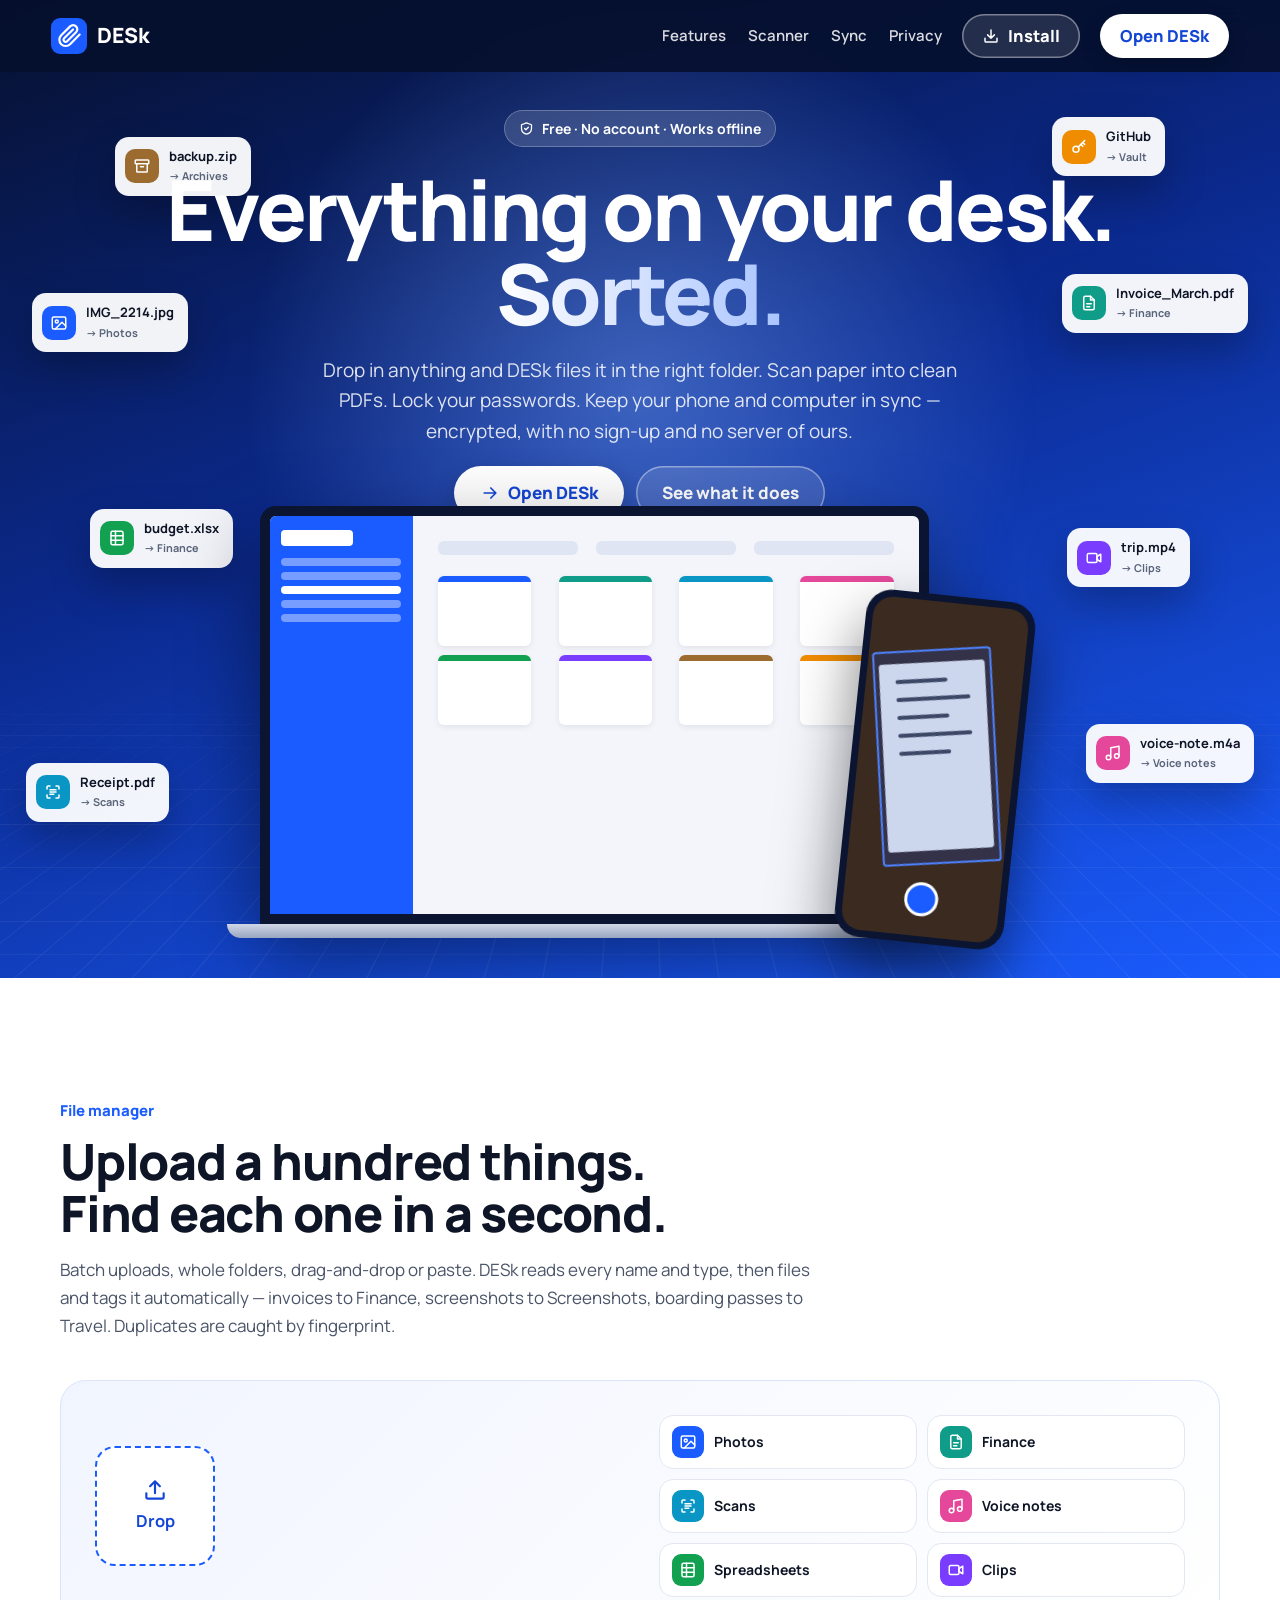
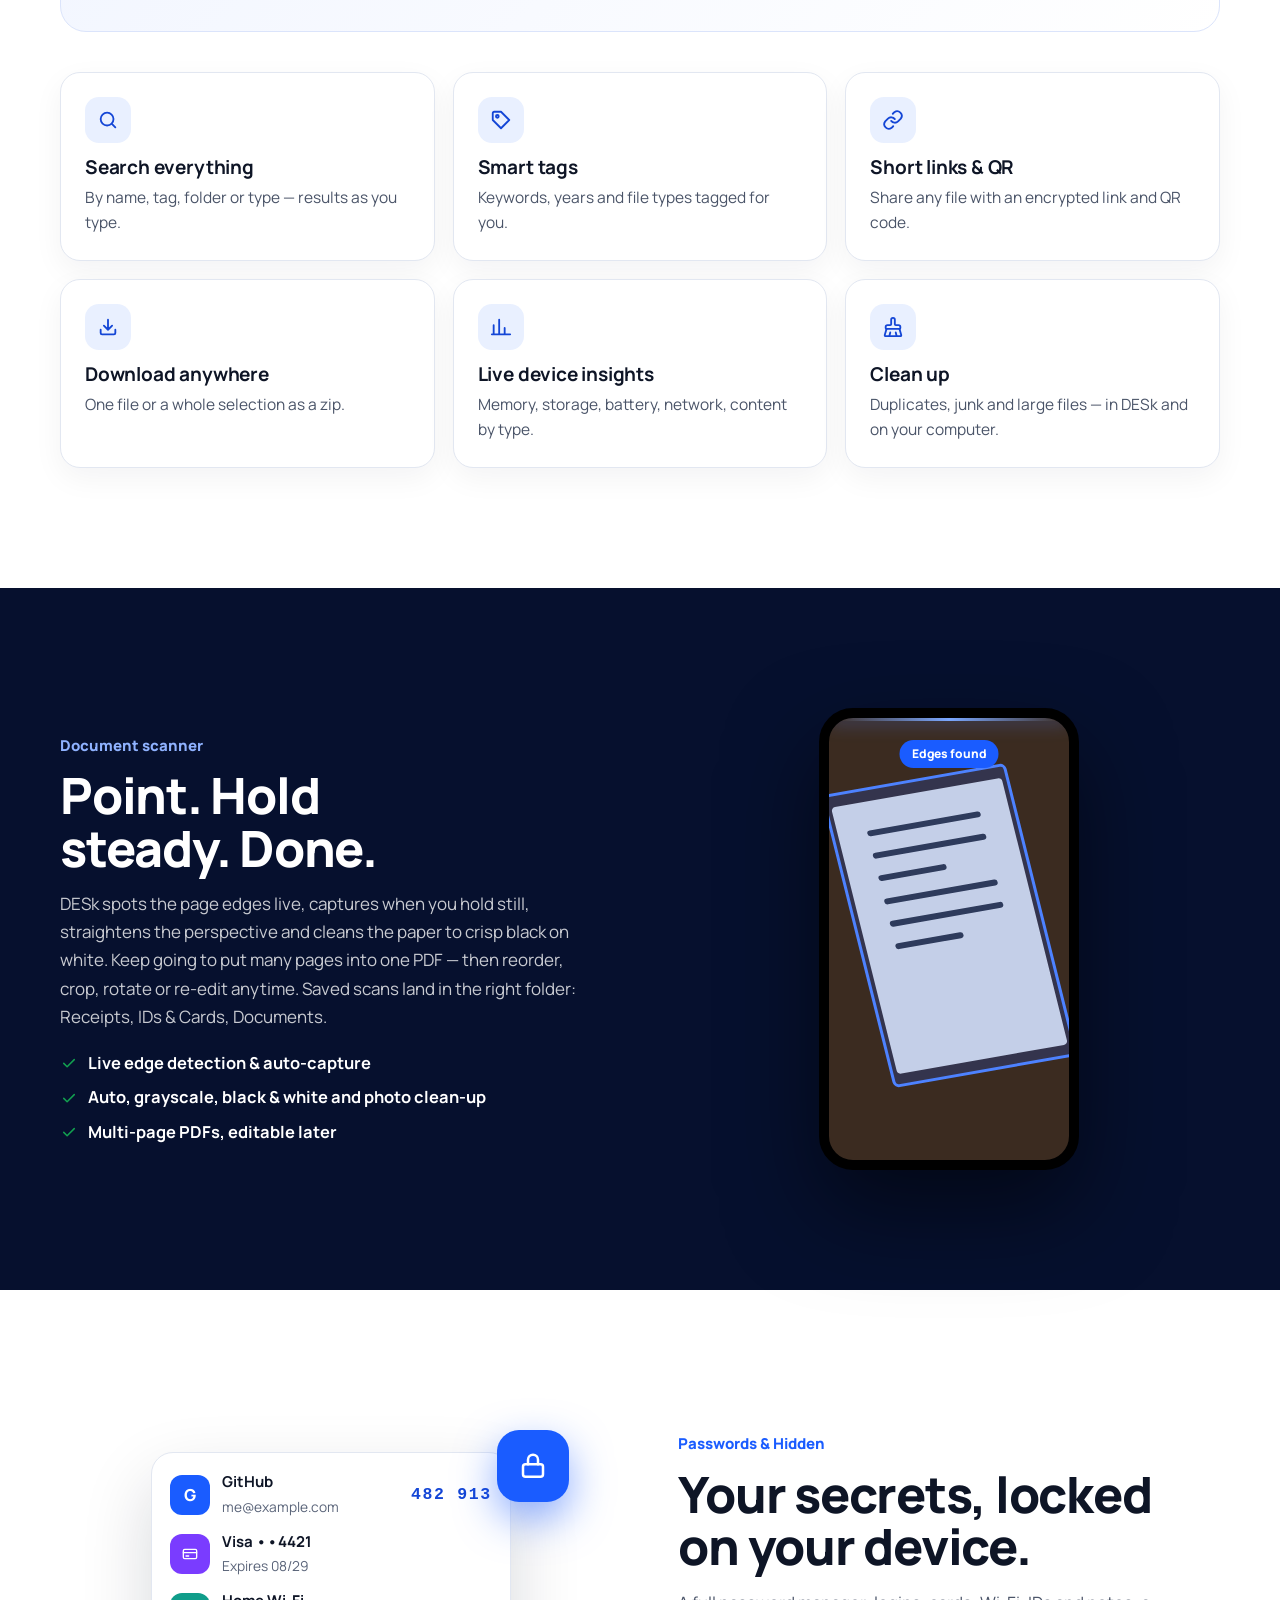
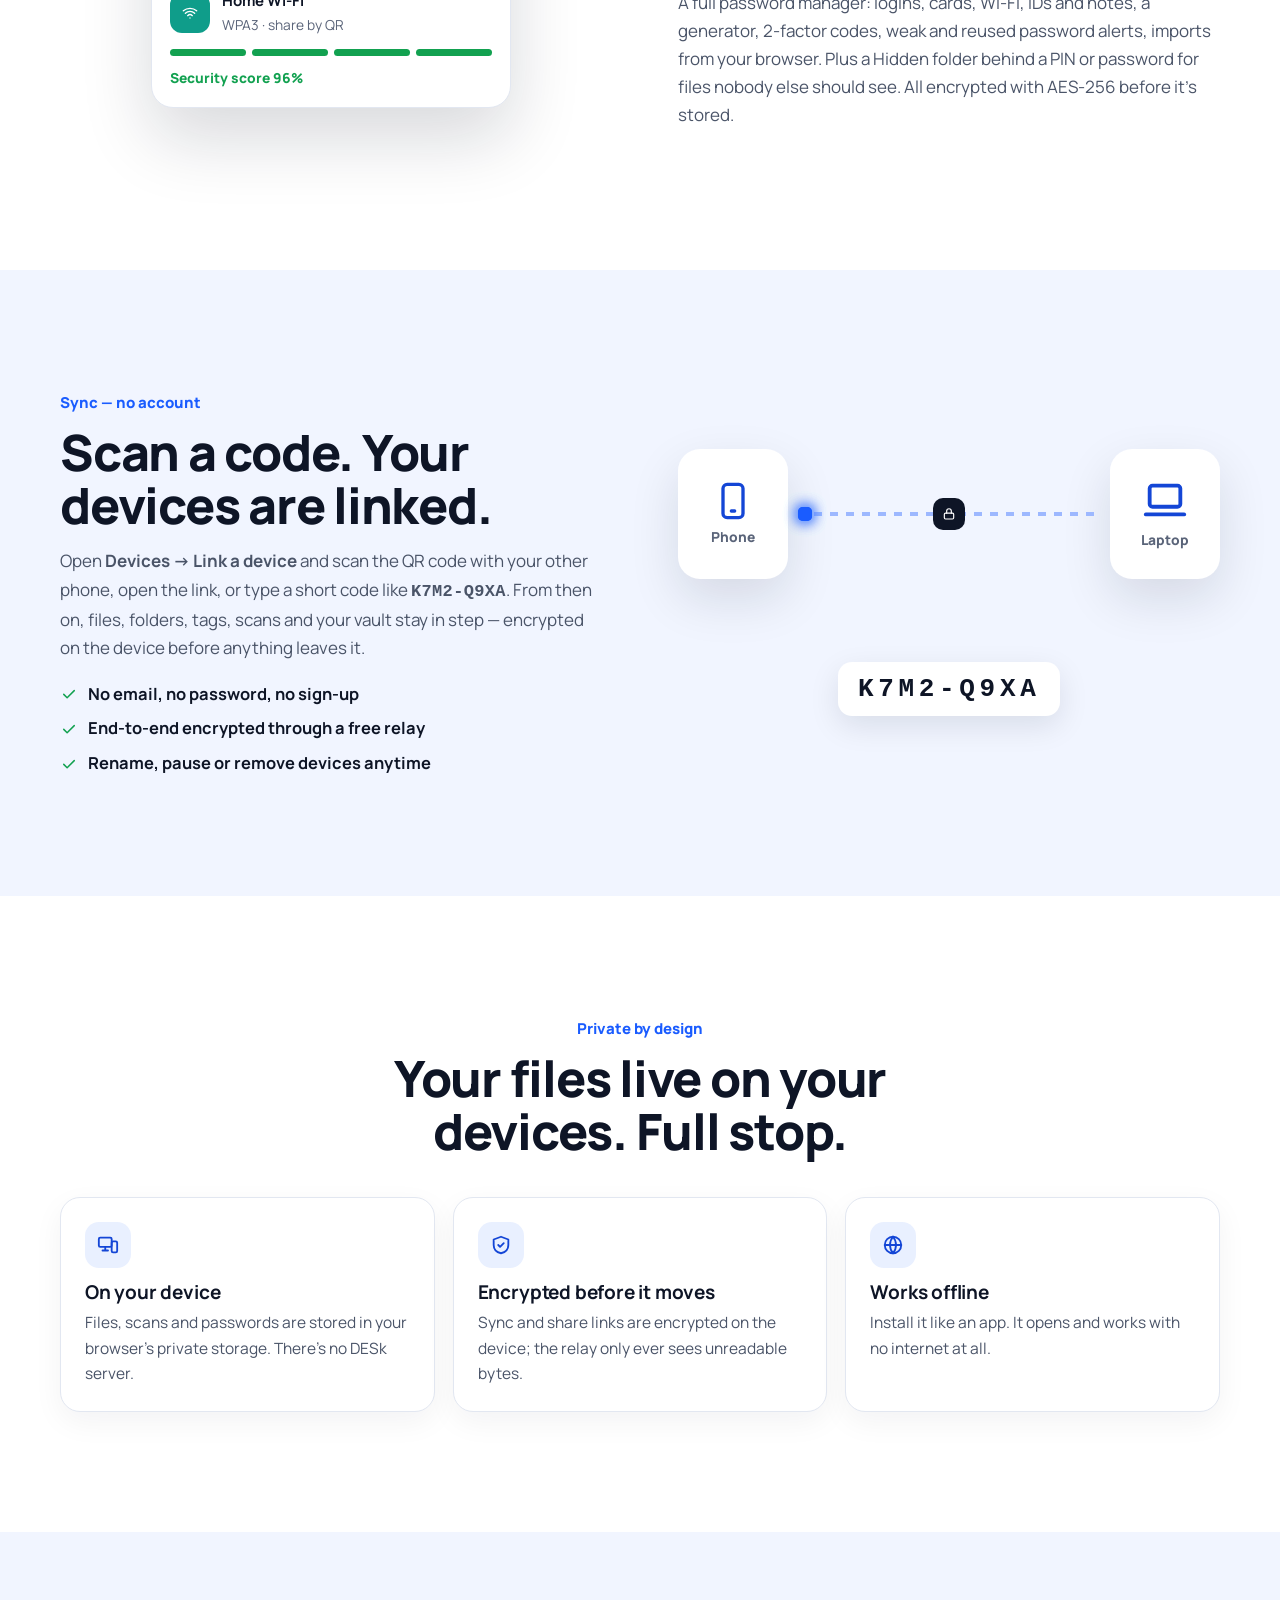
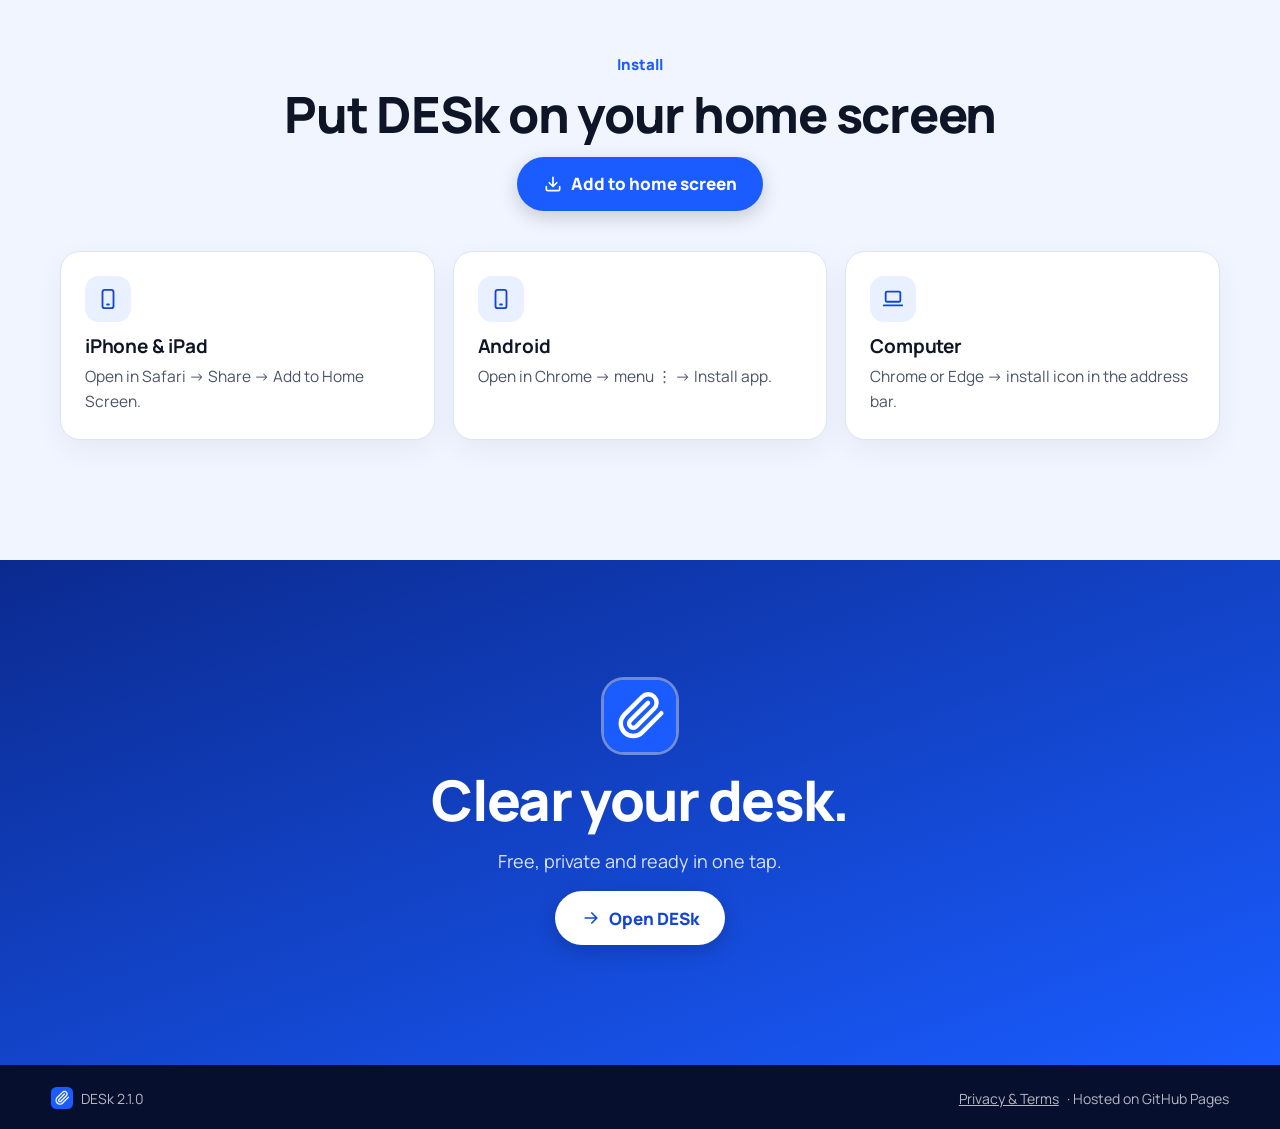
==== commit 36886bbf: "Version 2.1 11/26/2026" ====
--- a/index.html
+++ b/index.html
@@ -49,7 +49,7 @@
 @keyframes spl{0%{transform:translateX(-110%)}100%{transform:translateX(260%)}}
 @media (prefers-reduced-motion:reduce){#splash *{animation:none!important}#splash .clip{stroke-dashoffset:0}}
 </style>
-<link rel="stylesheet" href="css/app.css?v=80df10ac92">
+<link rel="stylesheet" href="css/app.css?v=fe5c990e1d">
 </head>
 <body>
 <div id="splash" aria-hidden="true"><div class="rings"><i></i><i></i><i></i></div>
@@ -80,6 +80,6 @@
 <input type="file" id="imgIn" accept="image/*" multiple hidden>
 <input type="file" id="hidIn" multiple hidden>
 <input type="file" id="anyIn" hidden>
-<script src="js/desk.js?v=e664b6adc8" defer></script>
+<script src="js/desk.js?v=1c8def5b28" defer></script>
 </body>
 </html>
--- a/css/app.css
+++ b/css/app.css
@@ -205,10 +205,6 @@
 .dark .btn.pri{background:var(--blue);border-color:var(--blue)}
 .dark .chip{background:rgba(255,255,255,.08);border-color:rgba(255,255,255,.18);color:#fff}
 .dark .chip.on{background:var(--blue);border-color:var(--blue)}
-.rev{flex:1;display:grid;grid-template-columns:minmax(0,1fr) 300px;min-height:0}
-.revmain{position:relative;display:grid;place-items:center;padding:16px;min-height:0;overflow:hidden}
-.revmain canvas{max-width:100%;max-height:100%;touch-action:none}
-.revside{background:#0b0f1a;padding:16px;overflow:auto;display:grid;gap:14px;align-content:start}
 .revside label{font-size:13px;font-weight:700;color:#aab4cc}
 .revside input{background:#141a2a;border-color:#263049;color:#fff}
 .pthumbs{display:flex;gap:10px;overflow-x:auto;padding:10px 16px;background:#05070d}
@@ -240,7 +236,8 @@
 .pins{display:flex;gap:12px;justify-content:center;min-height:20px}
 .pins i{width:16px;height:16px;border-radius:50%;border:2px solid var(--blue)}.pins i.f{background:var(--blue)}
 .pad{display:grid;grid-template-columns:repeat(3,76px);gap:12px;justify-content:center}
-.pad button{height:76px;border-radius:50%;border:1px solid var(--line);background:var(--panel);font-size:26px;font-weight:700}
+.pad button{height:76px;border-radius:50%;border:1px solid var(--line);background:var(--panel);font-size:26px;font-weight:700;display:grid;place-items:center;padding:0;line-height:1}
+.pad button .i{display:block;margin:auto}
 .pad button:active{background:var(--bsoft)}
 .fieldv{display:flex;align-items:center;gap:8px;border:1px solid var(--line);border-radius:12px;padding:6px 6px 6px 12px;background:var(--panel2);margin-bottom:10px}
 .fieldv .v{flex:1;overflow-wrap:anywhere;font-weight:600}
@@ -292,8 +289,6 @@
  .tree .sub.on-parent{display:flex}
  .hero{grid-template-columns:1fr}
  .g3{grid-template-columns:1fr}
- .rev{grid-template-columns:1fr;grid-template-rows:minmax(0,1fr) auto}
- .revside{max-height:42vh}
  #upq{bottom:calc(84px + var(--safe-b))}
  #toasts{bottom:calc(96px + var(--safe-b))}
 }
@@ -469,3 +464,55 @@
 @media(prefers-reduced-motion:reduce){.reveal{opacity:1;transform:none}}
 .lsec{scroll-margin-top:64px}
 html{background:var(--bg)}html:has(body.on-landing){background:#06102e}
+
+/* ===== scanner review & crop (v2.1) ===== */
+.rev{flex:1;display:grid;grid-template-columns:minmax(0,1fr) 300px;min-height:0}
+.revmain{position:relative;min-height:0;overflow:hidden;background:#05070d}
+.rvpage{position:absolute;inset:18px;display:flex;align-items:center;justify-content:center;transition:opacity .2s}
+.rvpage img{display:block;max-width:100%;max-height:100%;width:auto;height:auto;object-fit:contain;background:#fff;border-radius:3px;box-shadow:0 12px 44px rgba(0,0,0,.65)}
+.rvpage.busy{opacity:.4}
+.rvnav{position:absolute;top:50%;transform:translateY(-50%);width:44px;height:44px;border-radius:50%;border:0;background:rgba(0,0,0,.55);color:#fff;display:grid;place-items:center;z-index:2}
+.rvnav.l{left:10px}.rvnav.r{right:10px}.rvnav:disabled{opacity:0;pointer-events:none}
+.rvwarn{position:absolute;top:12px;left:50%;transform:translateX(-50%);display:flex;gap:6px;align-items:center;border:0;background:#e9a100;color:#1b1300;font-weight:800;font-size:13px;border-radius:999px;padding:8px 14px;white-space:nowrap;z-index:2;max-width:92%}
+.revside{background:#0b0f1a;padding:16px;overflow:auto;display:flex;flex-direction:column;gap:16px}
+.rtools{display:grid;grid-template-columns:repeat(3,minmax(0,1fr));gap:8px}
+.rtool{display:grid;justify-items:center;align-content:center;gap:5px;padding:8px 4px;border-radius:14px;background:rgba(255,255,255,.07);border:1px solid rgba(255,255,255,.12);color:#fff;font-size:12.5px;font-weight:700;min-height:64px;flex-shrink:0}
+.rtool:hover{background:rgba(255,255,255,.13)}.rtool:disabled{opacity:.3;pointer-events:none}
+.rfilters{display:flex;flex-wrap:wrap;gap:6px}
+.rinfo{color:#8792ab;margin:0}
+.pthumbs .padd{height:80px;width:60px;border-radius:8px;border:2px dashed rgba(255,255,255,.3);background:none;color:#fff;display:grid;place-items:center;flex:none}
+.crwrap{position:relative;flex:1;min-height:0;background:#05070d;overflow:hidden;touch-action:none;user-select:none}
+.crwrap canvas#crC{position:absolute;inset:0;touch-action:none}
+.crloupe{position:absolute;width:140px;height:140px;border-radius:50%;border:3px solid #fff;box-shadow:0 8px 30px rgba(0,0,0,.6);display:none;pointer-events:none;z-index:3;background:#000}
+.crhint{position:absolute;bottom:14px;left:50%;transform:translateX(-50%);background:rgba(0,0,0,.7);color:#fff;padding:8px 14px;border-radius:999px;font-weight:700;font-size:13.5px;text-align:center;width:max-content;max-width:92%;transition:opacity .3s;pointer-events:none}
+.crbar{display:flex;gap:8px;align-items:center;padding:10px 12px;padding-bottom:calc(10px + var(--safe-b));background:#05070d;overflow-x:auto}
+.crbar .rtool{flex:0 0 92px}
+.crprev{margin-left:auto;display:grid;justify-items:center;gap:3px;color:#8792ab;font-size:11px;font-weight:700;flex:none;padding-left:8px}
+.crprev img{height:62px;max-width:96px;object-fit:contain;background:#fff;border-radius:4px;display:block}
+.crprev img:not([src]){visibility:hidden}
+@media(max-width:900px){
+ .rev{display:flex;flex-direction:column}
+ .revmain{flex:1;min-height:220px}
+ .rvpage{inset:12px}
+ .revside{padding:10px 12px;gap:10px;flex:none}
+ .rtools{display:flex;overflow-x:auto;gap:6px;scrollbar-width:none}.rtools::-webkit-scrollbar{display:none}
+ .rtool{flex:0 0 74px;min-height:58px;font-size:12px}
+ .rfilters{flex-wrap:nowrap;overflow-x:auto;scrollbar-width:none}.rfilters::-webkit-scrollbar{display:none}
+ .rinfo{display:none}
+ .pthumbs{padding:8px 12px}.pthumbs img{height:60px}.pthumbs .padd{height:64px;width:50px}
+}
+.steps{margin:14px 0 0;padding-left:22px;display:grid;gap:8px;font-size:15px}
+.lnav .lbtn.ghost{margin-left:0}
+@media(max-width:600px){.lhide-s{display:none}}
+@media(max-width:600px){
+ .rtools{display:grid;grid-template-columns:repeat(6,minmax(0,1fr));gap:5px;overflow:visible}
+ .rtool{flex:none;min-height:56px;padding:6px 2px;font-size:11px;border-radius:12px}
+ .rtool span{white-space:nowrap;overflow:hidden;text-overflow:ellipsis;max-width:100%}
+ .crbar{gap:6px;padding-left:10px;padding-right:10px}
+ .crbar .rtool{flex:1 1 0;min-width:0}
+ .crprev{padding-left:4px}.crprev img{height:52px;max-width:60px}
+ .rvnav{width:38px;height:38px;top:auto;bottom:10px;transform:none}
+}
+.logo{flex:none}
+.dev.drv{grid-template-columns:52px minmax(0,1fr)}
+.dev.drv .drv-acts{grid-column:2;flex-wrap:wrap}
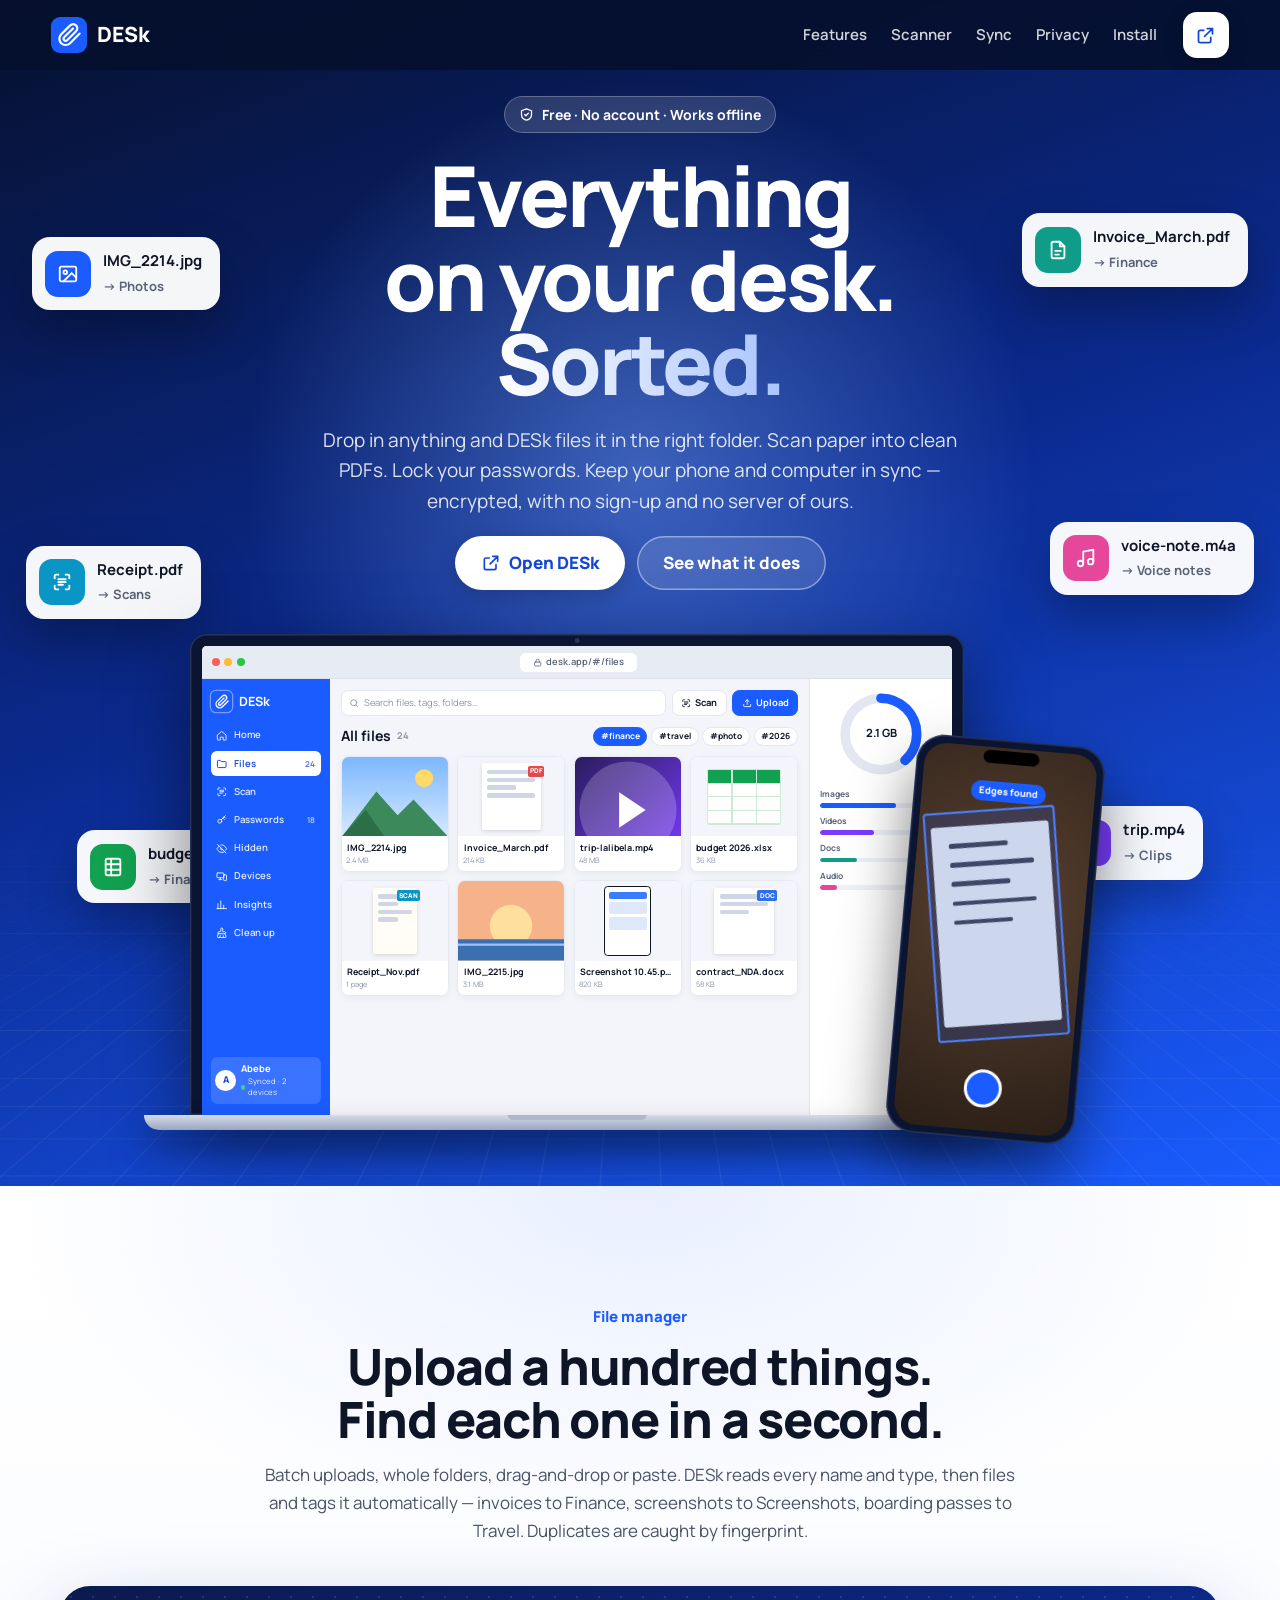
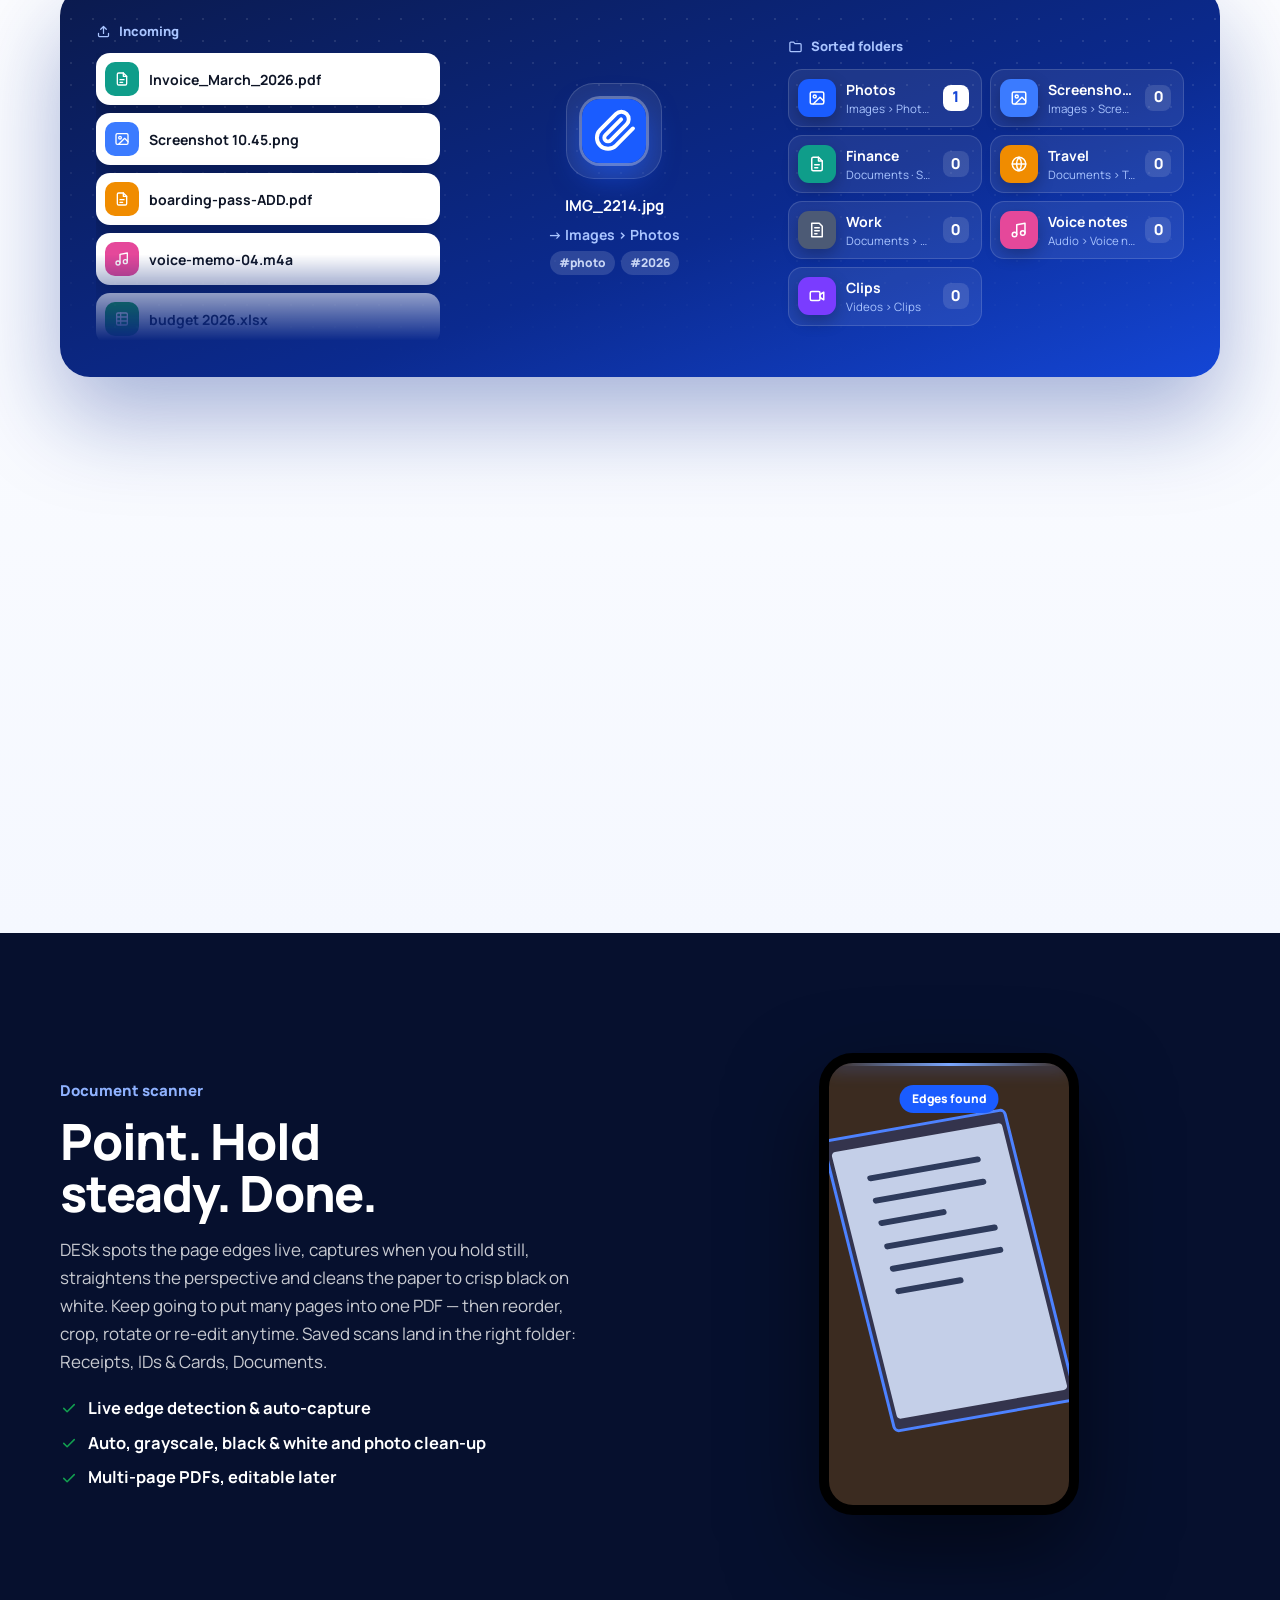
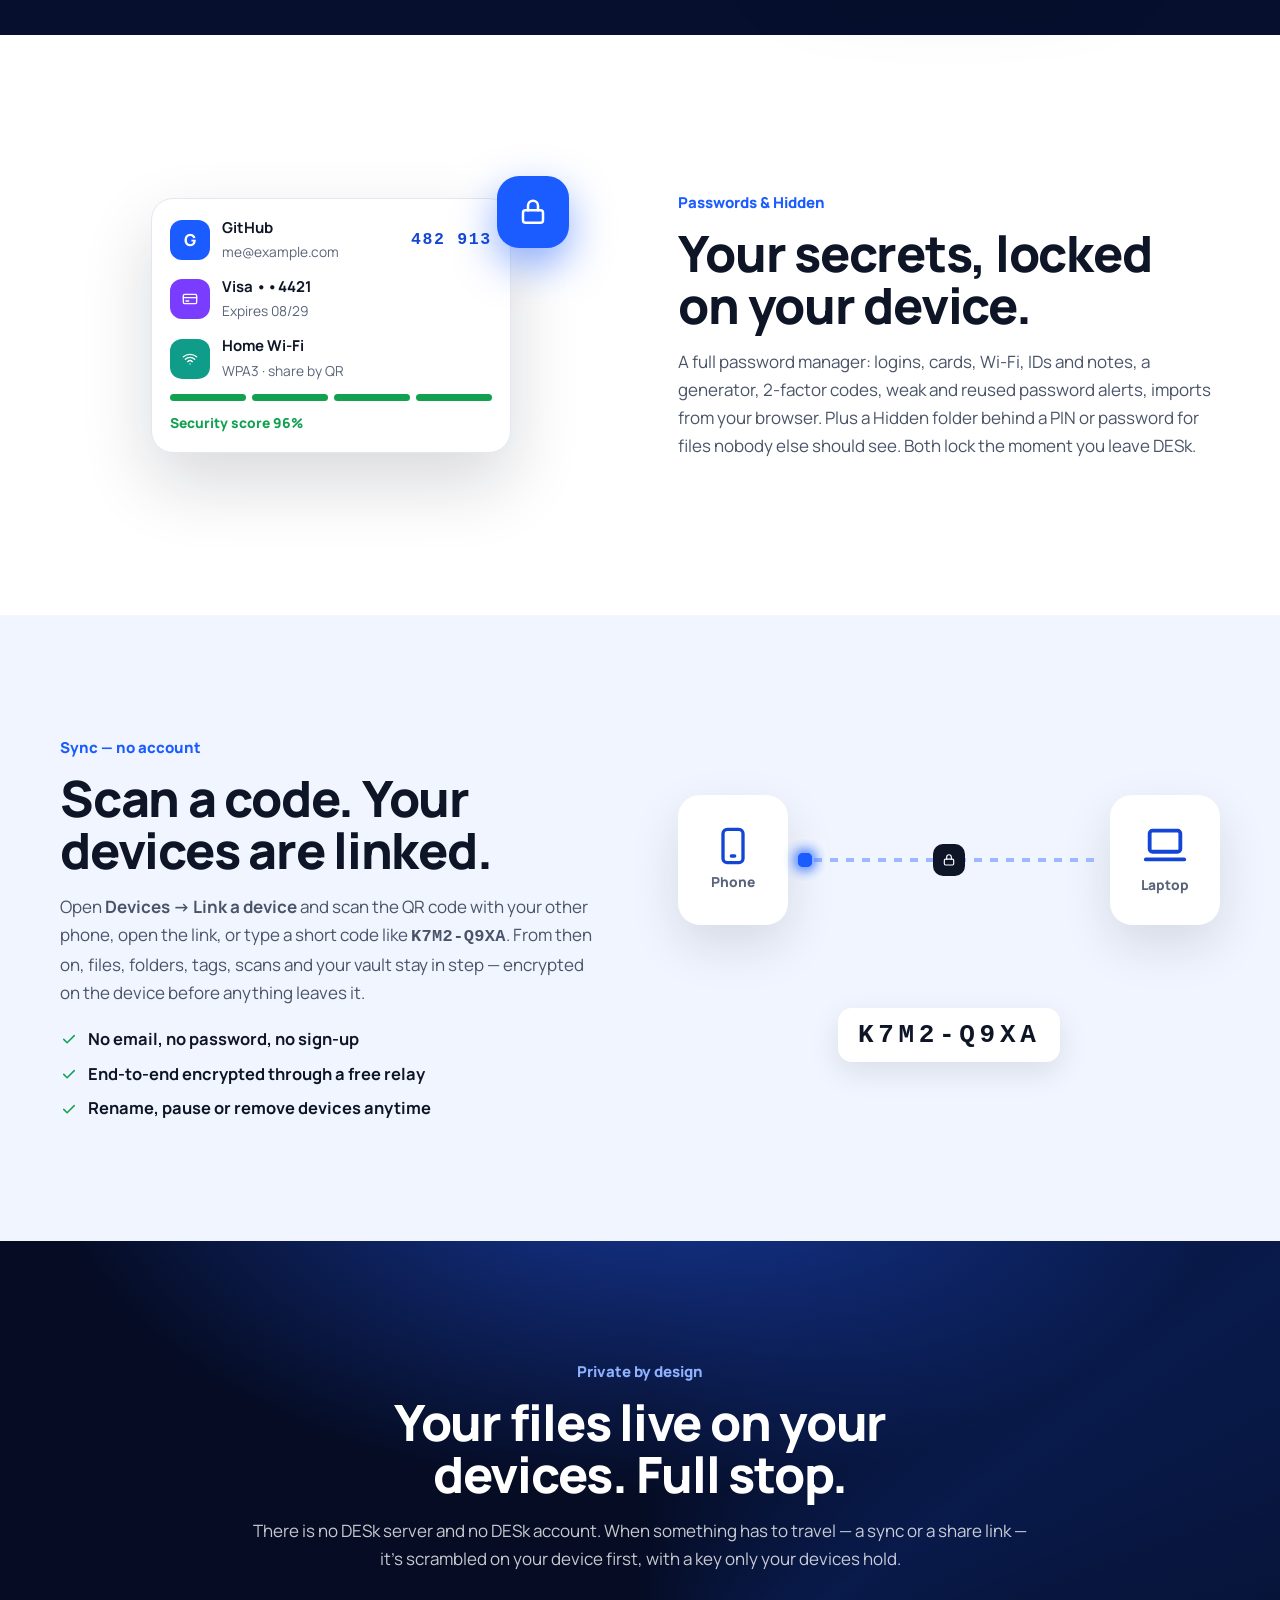
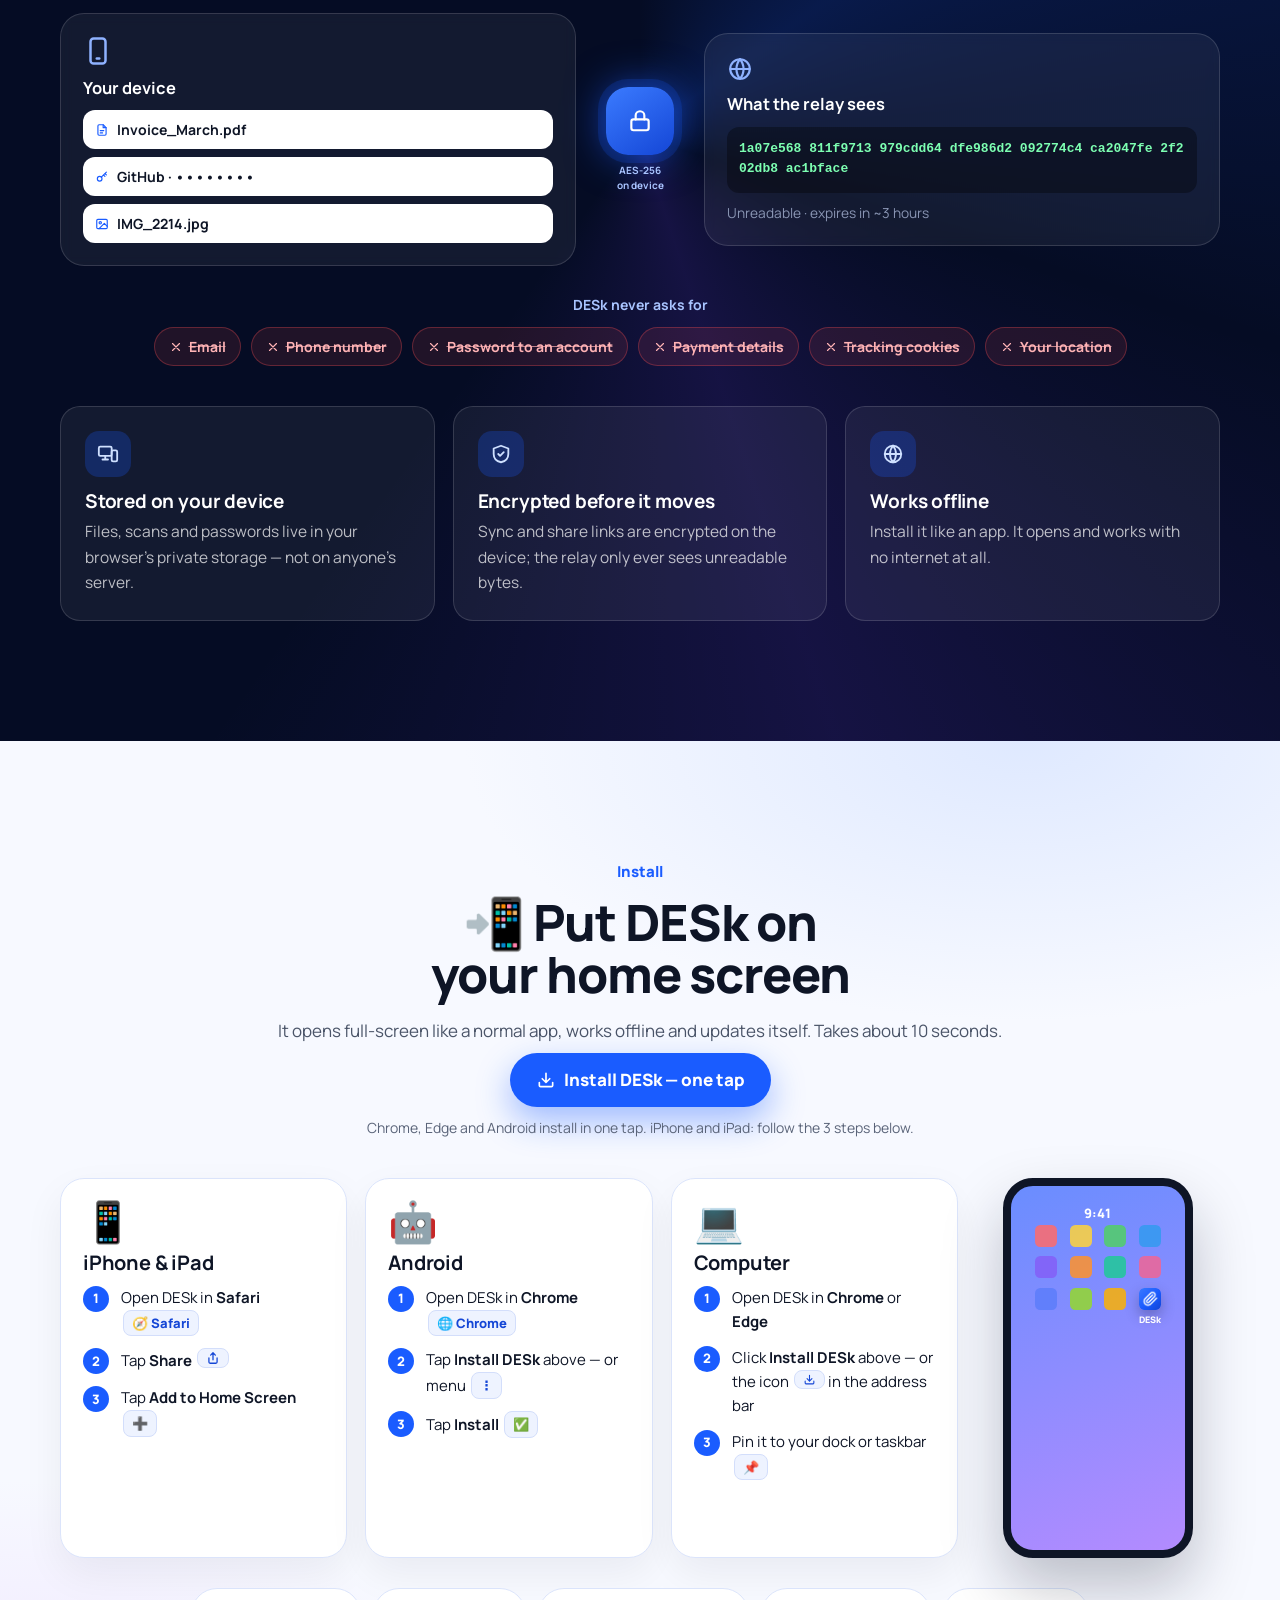
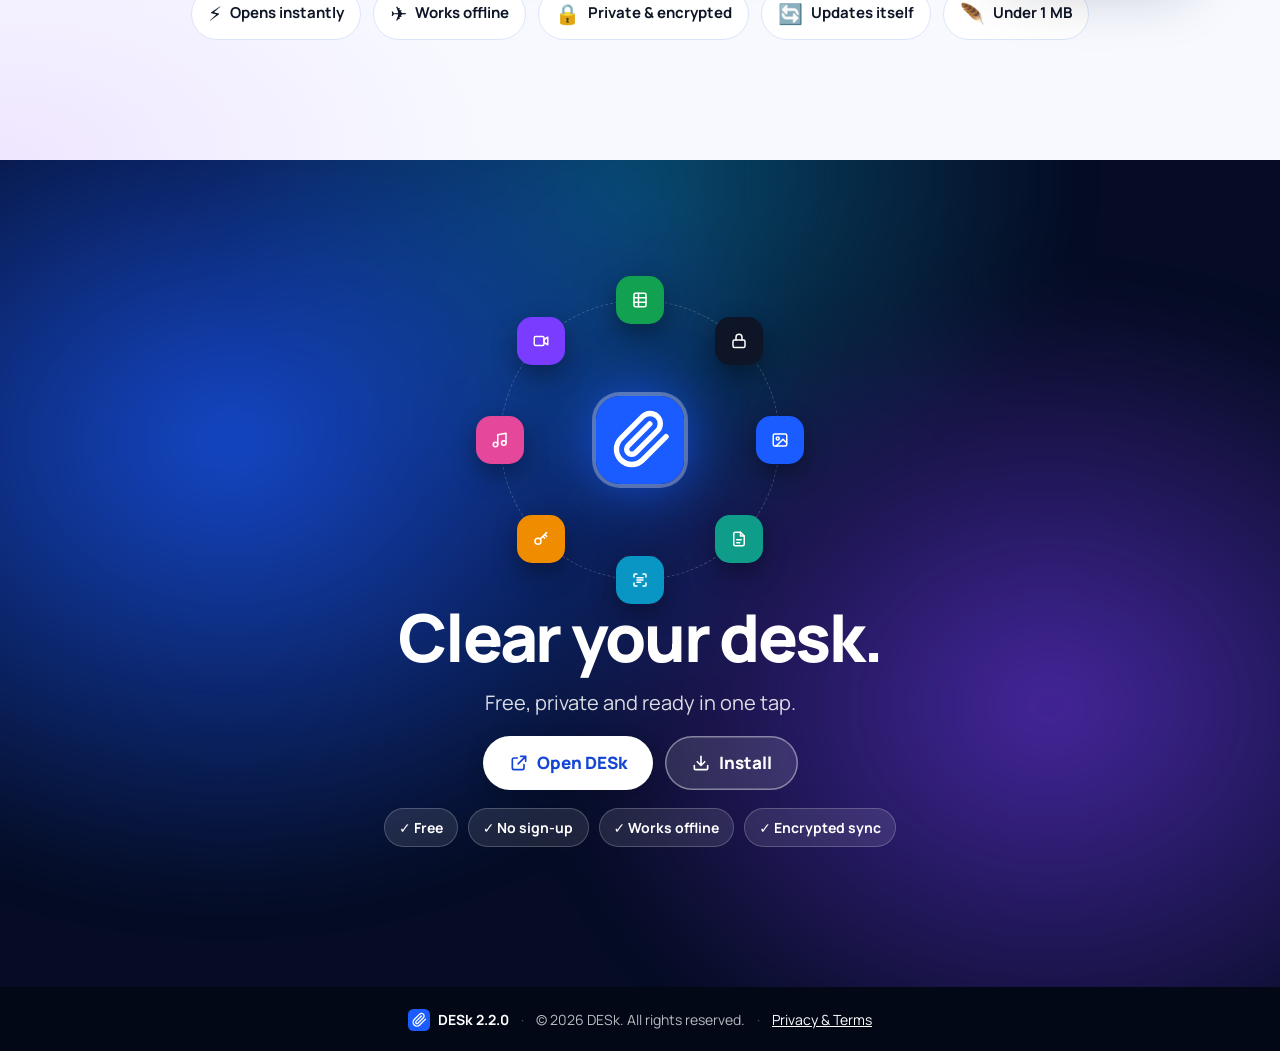
==== commit fd256fb6: "Version 2.1 11/26/2026" ====
--- a/index.html
+++ b/index.html
@@ -2,8 +2,8 @@
 <html lang="en">
 <head>
 <meta charset="utf-8">
-<meta name="viewport" content="width=device-width,initial-scale=1,viewport-fit=cover">
-<title>DESk — files, scanner & passwords, on your device</title>
+<meta name="viewport" content="width=device-width,initial-scale=1,viewport-fit=cover,interactive-widget=resizes-content">
+<title>DESk | Your File Tool</title>
 <meta name="description" content="DESk sorts your files automatically, scans documents into clean PDFs, keeps your passwords encrypted and syncs your devices with a QR code. Free, private, no account.">
 <meta name="theme-color" content="#06102e">
 <meta name="application-name" content="DESk">
@@ -11,7 +11,7 @@
 <meta name="apple-mobile-web-app-capable" content="yes">
 <meta name="apple-mobile-web-app-status-bar-style" content="black-translucent">
 <meta name="apple-mobile-web-app-title" content="DESk">
-<meta property="og:title" content="DESk">
+<meta property="og:title" content="DESk | Your File Tool">
 <meta property="og:description" content="Files sorted, documents scanned, passwords locked — private, on your device.">
 <meta property="og:image" content="icons/icon-512.png">
 <link rel="manifest" href="manifest.webmanifest">
@@ -22,6 +22,7 @@
 <link rel="preconnect" href="https://fonts.googleapis.com">
 <link rel="preconnect" href="https://fonts.gstatic.com" crossorigin>
 <link href="https://fonts.googleapis.com/css2?family=Manrope:wght@400;500;600;700;800&display=swap" rel="stylesheet" media="print" onload="this.media='all'">
+<script>try{var t=localStorage.getItem('desk-theme');if(t==='light'||t==='dark')document.documentElement.dataset.theme=t}catch(e){}</script>
 <script>
 /* Site settings — change syncRelay to your own ntfy server if you like (see README) */
 window.DESK_CONFIG = Object.assign({ syncRelay: 'https://ntfy.sh', relayMaxMB: 15 }, window.DESK_CONFIG || {});
@@ -49,7 +50,7 @@
 @keyframes spl{0%{transform:translateX(-110%)}100%{transform:translateX(260%)}}
 @media (prefers-reduced-motion:reduce){#splash *{animation:none!important}#splash .clip{stroke-dashoffset:0}}
 </style>
-<link rel="stylesheet" href="css/app.css?v=fe5c990e1d">
+<link rel="stylesheet" href="css/app.css?v=4d73ced7b9">
 </head>
 <body>
 <div id="splash" aria-hidden="true"><div class="rings"><i></i><i></i><i></i></div>
@@ -80,6 +81,6 @@
 <input type="file" id="imgIn" accept="image/*" multiple hidden>
 <input type="file" id="hidIn" multiple hidden>
 <input type="file" id="anyIn" hidden>
-<script src="js/desk.js?v=1c8def5b28" defer></script>
+<script src="js/desk.js?v=c937c7a198" defer></script>
 </body>
 </html>
--- a/css/app.css
+++ b/css/app.css
@@ -346,125 +346,6 @@
 .agree a{font-weight:700}
 .btn.big{min-height:52px;font-size:16.5px;border-radius:14px}
 
-/* ===== landing ===== */
-body.on-landing{background:#06102e}
-#landing{--lb:#1A5CFF;color:#0e1526;background:#fff;font-size:16.5px}
-#landing a{color:inherit}
-.lnav{position:fixed;top:0;left:0;right:0;z-index:30;display:flex;align-items:center;gap:20px;padding:14px max(4vw,16px);padding-top:calc(14px + var(--safe-t));background:rgba(6,16,46,.9);backdrop-filter:blur(14px);color:#fff}
-.lbrand{display:flex;align-items:center;gap:10px;font-weight:800;font-size:21px;text-decoration:none;color:#fff!important}
-.llinks{display:flex;gap:22px;margin-left:auto;font-weight:600;font-size:15px}.llinks a{text-decoration:none;color:rgba(255,255,255,.85)!important}.llinks a:hover{color:#fff!important}
-.lbtn{display:inline-flex;align-items:center;gap:8px;justify-content:center;border:0;background:#fff;color:#1446d6;font-weight:800;border-radius:999px;padding:0 20px;min-height:44px;text-decoration:none;white-space:nowrap;flex-shrink:0;box-shadow:0 6px 20px rgba(0,0,0,.18);transition:transform .15s}
-.lbtn:hover{transform:translateY(-1px)}.lbtn.big{min-height:54px;padding:0 26px;font-size:17px}
-.lbtn.ghost{background:rgba(255,255,255,.12);color:#fff!important;box-shadow:inset 0 0 0 1.5px rgba(255,255,255,.4)}
-.lnav .lbtn{margin-left:0}
-.lhero{position:relative;min-height:100svh;overflow:hidden;color:#fff;background:linear-gradient(160deg,#06102e 0%,#0b2a8f 45%,#1A5CFF 100%);display:grid;align-items:center;padding:110px max(4vw,16px) 40px}
-.lgrid{position:absolute;inset:-50%;background-image:linear-gradient(rgba(255,255,255,.07) 1px,transparent 1px),linear-gradient(90deg,rgba(255,255,255,.07) 1px,transparent 1px);background-size:48px 48px;transform:perspective(700px) rotateX(58deg) translateY(calc(var(--py,0)*-30px));transform-origin:center 70%;animation:lgrid 18s linear infinite;mask-image:linear-gradient(transparent 30%,#000 70%)}
-@keyframes lgrid{to{background-position:0 480px}}
-.lglow{position:absolute;width:80vmax;height:80vmax;left:50%;top:40%;transform:translate(-50%,-50%);background:radial-gradient(circle,rgba(122,170,255,.45),transparent 55%);animation:lglow 6s ease-in-out infinite}
-@keyframes lglow{50%{opacity:.6;transform:translate(-50%,-50%) scale(1.1)}}
-.lfloat{position:absolute;inset:0;pointer-events:none;z-index:1}
-.fcard{position:absolute;display:flex;gap:10px;align-items:center;background:rgba(255,255,255,.95);color:#0e1526;border-radius:14px;padding:10px 14px 10px 10px;box-shadow:0 18px 40px rgba(0,0,0,.25);font-size:13px;transform:translate(calc(var(--px,0)*var(--z,30px)),calc(var(--py,0)*var(--z,30px)));animation:fbob 7s ease-in-out infinite}
-.fcard span{width:34px;height:34px;border-radius:10px;background:var(--c);color:#fff;display:grid;place-items:center}
-.fcard b{display:block;font-size:13px}.fcard small{color:#5a6479;font-weight:700}
-.f0{left:2.5%;top:30%;--z:40px}.f1{right:2.5%;top:28%;--z:-36px;animation-delay:-1s}.f2{left:2%;bottom:16%;--z:-24px;animation-delay:-2s}.f3{right:2%;bottom:20%;--z:32px;animation-delay:-3s}
-.f4{left:7%;top:52%;--z:22px;animation-delay:-4s}.f5{right:7%;top:54%;--z:-20px;animation-delay:-5s}.f6{left:9%;top:14%;--z:18px;animation-delay:-2.5s}.f7{right:9%;top:12%;--z:-28px;animation-delay:-1.5s}
-@media(max-width:1250px){.f4,.f5,.f6,.f7{display:none}}
-@media(max-width:1100px){.fcard{display:none}}
-@keyframes fbob{50%{margin-top:-14px}}
-.lhero-in{position:relative;z-index:2;max-width:980px;margin:0 auto;text-align:center;display:grid;justify-items:center;gap:20px}
-.lpill{display:inline-flex;gap:8px;align-items:center;background:rgba(255,255,255,.14);border:1px solid rgba(255,255,255,.25);border-radius:999px;padding:7px 14px;font-weight:700;font-size:14px}
-.lhero h1{font-size:clamp(40px,7.4vw,84px);line-height:1;letter-spacing:-.035em;font-weight:800;text-wrap:balance}
-.lhero h1 em{font-style:normal;background:linear-gradient(90deg,#fff,#a9c4ff);-webkit-background-clip:text;background-clip:text;color:transparent}
-.lhero p{max-width:640px;font-size:clamp(16.5px,2vw,19px);color:rgba(255,255,255,.86);line-height:1.6}
-.lcta{display:flex;gap:12px;flex-wrap:wrap;justify-content:center}
-.lmock{position:relative;width:min(760px,100%);height:clamp(220px,38vw,380px);margin-top:18px}
-.lap{position:absolute;left:0;right:12%;bottom:0;margin:auto}
-.lap-scr{aspect-ratio:16/10;background:#f3f5fb;border:10px solid #0b1430;border-radius:16px 16px 0 0;display:grid;grid-template-columns:22% 1fr;overflow:hidden;box-shadow:0 30px 80px rgba(0,0,0,.45)}
-.lap-scr aside{background:#1A5CFF;padding:10% 8%;display:grid;gap:6px;align-content:start}
-.lap-scr aside i{height:8px;border-radius:4px;background:rgba(255,255,255,.4)}.lap-scr aside i.lg{height:16px;width:60%;background:#fff;margin-bottom:6px}.lap-scr aside i.on{background:#fff}
-.lap-scr main{padding:5%;display:grid;gap:6%;align-content:start}
-.mrow{display:flex;gap:4%}.mrow b{height:14px;flex:1;border-radius:6px;background:#dfe5f2}
-.mgrid{display:grid;grid-template-columns:repeat(4,1fr);gap:6%}
-.mgrid span{aspect-ratio:4/3;border-radius:6px;background:#fff;box-shadow:0 2px 6px rgba(0,0,0,.08);border-top:6px solid var(--c);animation:mdrop .6s var(--d) both,mpulse 4s calc(var(--d) + 1s) infinite}
-@keyframes mdrop{from{transform:translateY(-30px);opacity:0}}@keyframes mpulse{50%{transform:translateY(-3px)}}
-.lap-base{height:14px;background:linear-gradient(#cfd6e6,#9aa6c0);border-radius:0 0 14px 14px;margin:0 -5%}
-.phn{position:absolute;right:0;bottom:-6px;width:min(25%,170px);aspect-ratio:9/18.5;background:#0b1430;border-radius:26px;padding:7px;box-shadow:0 30px 60px rgba(0,0,0,.5);transform:rotate(6deg)}
-.phn-scr{position:relative;width:100%;height:100%;border-radius:20px;background:#3a2a20;overflow:hidden}
-.pdoc{position:absolute;left:16%;top:18%;width:68%;height:56%;background:#f4f2ea;border-radius:3px;transform:rotate(-9deg);padding:10% 10%;display:grid;gap:9%;align-content:start;animation:pdoc 4s ease-in-out infinite}
-.pdoc i{height:4px;background:#444;border-radius:2px}.pdoc i:nth-child(odd){width:70%}
-@keyframes pdoc{0%,35%{transform:rotate(-9deg) scale(1)}55%,90%{transform:rotate(0) scale(1.08);background:#fff}100%{transform:rotate(-9deg)}}
-.pcorners{position:absolute;left:12%;top:14%;width:76%;height:64%;border:2px solid #4d82ff;background:rgba(26,92,255,.18);border-radius:4px;transform:rotate(-9deg);animation:pcor 4s ease-in-out infinite}
-@keyframes pcor{0%,10%{opacity:0;transform:rotate(-9deg) scale(1.2)}25%,45%{opacity:1;transform:rotate(-9deg) scale(1)}55%,100%{opacity:0}}
-.pshut{position:absolute;left:50%;bottom:6%;width:22%;aspect-ratio:1;transform:translateX(-50%);border-radius:50%;background:#1A5CFF;border:3px solid #fff}
-.lsec{padding:clamp(64px,10vw,120px) max(4vw,16px)}
-.lsec.dark{background:#06102e;color:#fff}.lsec.dark p{color:rgba(255,255,255,.78)}
-.lsec.tint{background:#f1f5ff}
-.lwrap{max-width:1160px;margin:0 auto}
-.lwrap.split{display:grid;grid-template-columns:minmax(0,1fr) minmax(0,1fr);gap:clamp(30px,6vw,80px);align-items:center}
-.lhead{max-width:760px;margin-bottom:40px}.lhead.center{text-align:center;margin-inline:auto}
-.lkick{display:inline-block;font-weight:800;color:var(--lb);font-size:15px;margin-bottom:12px}
-.lsec.dark .lkick{color:#8fb2ff}
-.lsec h2{font-size:clamp(30px,4.4vw,50px);line-height:1.05;letter-spacing:-.025em;font-weight:800;margin-bottom:16px;text-wrap:balance}
-.lsec p{font-size:17px;line-height:1.65;color:#4a5468}
-.lchecks{list-style:none;padding:0;margin:20px 0 0;display:grid;gap:10px;font-weight:700}
-.lchecks li{display:flex;gap:10px;align-items:center}.lchecks .i{color:#12a150}
-.lfeat{display:grid;grid-template-columns:repeat(3,minmax(0,1fr));gap:18px;margin-top:40px}
-.lf{background:#fff;border:1px solid #e2e7f1;border-radius:20px;padding:24px;box-shadow:0 10px 30px rgba(14,21,38,.05)}
-.lsec.tint .lf{border-color:#dbe4fb}
-.lf span{width:46px;height:46px;border-radius:14px;background:#e9f0ff;color:#1446d6;display:grid;place-items:center;margin-bottom:14px}
-.lf h3{font-size:19px;margin-bottom:6px}.lf p{font-size:15.5px}
-.sortdemo{position:relative;display:grid;grid-template-columns:120px minmax(0,1fr) minmax(0,1.3fr);gap:20px;align-items:center;background:linear-gradient(135deg,#f1f5ff,#fff);border:1px solid #dbe4fb;border-radius:26px;padding:clamp(18px,3vw,34px);overflow:hidden}
-.sd-drop{aspect-ratio:1;border:2.5px dashed #1A5CFF;border-radius:20px;display:grid;place-content:center;justify-items:center;gap:6px;color:#1446d6;background:#fff}
-.sd-flow{position:relative;height:150px}
-.sd-f{position:absolute;left:0;top:50%;width:36px;height:36px;border-radius:10px;background:var(--c);color:#fff;display:grid;place-items:center;box-shadow:0 8px 18px rgba(0,0,0,.18);animation:sdf 6s calc(var(--k)*1s) infinite;opacity:0}
-@keyframes sdf{0%{transform:translate(0,-50%) scale(.6);opacity:0}8%{opacity:1}30%{transform:translate(calc(100% + 9vw),calc(-50% + (var(--k) - 2.5)*22px)) scale(1);opacity:1}38%,100%{transform:translate(calc(100% + 14vw),calc(-50% + (var(--k) - 2.5)*22px)) scale(.4);opacity:0}}
-.sd-trays{display:grid;grid-template-columns:repeat(2,minmax(0,1fr));gap:10px}
-.tray{display:flex;gap:10px;align-items:center;background:#fff;border-radius:14px;padding:10px 12px;border:1px solid #e2e7f1;font-size:14px}
-.tray span{width:32px;height:32px;border-radius:9px;background:var(--c);color:#fff;display:grid;place-items:center;flex:none}
-.scandemo,.vaultdemo,.syncdemo{position:relative;min-height:340px;display:grid;place-items:center}
-.sd-phone{position:relative;width:min(260px,70vw);aspect-ratio:9/16;border-radius:34px;background:#3b2b20;border:10px solid #000;overflow:hidden;box-shadow:0 40px 90px rgba(0,0,0,.5)}
-.sd-page{position:absolute;left:14%;top:16%;width:72%;height:62%;background:#efece2;border-radius:4px;padding:12%;display:grid;gap:8%;align-content:start;transform:rotate(-10deg) skewX(4deg);animation:sdp 5s ease-in-out infinite}
-.sd-page i{height:6px;background:#333;border-radius:3px}.sd-page i:nth-child(3n){width:60%}
-@keyframes sdp{0%,40%{transform:rotate(-10deg) skewX(4deg);filter:none}60%,92%{transform:none;background:#fff;filter:contrast(1.4)}100%{transform:rotate(-10deg) skewX(4deg)}}
-.sd-box{position:absolute;left:11%;top:13%;width:78%;height:68%;border:3px solid #4d82ff;background:rgba(26,92,255,.2);border-radius:6px;transform:rotate(-10deg) skewX(4deg);animation:sdb 5s ease-in-out infinite}
-@keyframes sdb{0%,8%{opacity:0;transform:rotate(-10deg) skewX(4deg) scale(1.25)}22%,42%{opacity:1;transform:rotate(-10deg) skewX(4deg) scale(1)}55%,100%{opacity:0}}
-.sd-beam{position:absolute;left:0;right:0;height:3px;background:linear-gradient(90deg,transparent,#7aa7ff,transparent);box-shadow:0 0 18px #4d82ff;animation:sdbeam 5s ease-in-out infinite}
-@keyframes sdbeam{0%,44%{top:10%;opacity:0}46%{opacity:1}58%{top:88%;opacity:1}60%,100%{opacity:0}}
-.sd-tag{position:absolute;top:5%;left:50%;transform:translateX(-50%);background:#1A5CFF;color:#fff;font-weight:800;font-size:12px;border-radius:999px;padding:5px 12px;white-space:nowrap}
-.vd-card{width:min(360px,100%);background:#fff;border-radius:22px;padding:18px;box-shadow:0 30px 70px rgba(14,21,38,.16);display:grid;gap:12px;border:1px solid #e2e7f1}
-.vd-row{display:grid;grid-template-columns:40px minmax(0,1fr) auto;gap:12px;align-items:center}
-.vd-row span{width:40px;height:40px;border-radius:12px;color:#fff;display:grid;place-items:center;font-weight:800}
-.vd-row b{display:block;font-size:15px}.vd-row small{color:#5a6479}
-.vd-row em{font-style:normal;font-weight:800;letter-spacing:.1em;color:#1446d6;font-family:ui-monospace,monospace}
-.vd-meter{display:flex;gap:6px}.vd-meter i{flex:1;height:7px;border-radius:5px;background:#12a150;animation:vdm 3s infinite}
-.vd-meter i:nth-child(2){animation-delay:.2s}.vd-meter i:nth-child(3){animation-delay:.4s}.vd-meter i:nth-child(4){animation-delay:.6s}
-@keyframes vdm{0%,20%{background:#e2e7f1}40%,100%{background:#12a150}}
-.vd-s{color:#12a150;font-weight:800}
-.vd-lock{position:absolute;right:6%;top:6%;width:72px;height:72px;border-radius:22px;background:#1A5CFF;color:#fff;display:grid;place-items:center;box-shadow:0 16px 40px rgba(26,92,255,.5);animation:fbob 5s ease-in-out infinite}
-.syncdemo{grid-template-columns:auto minmax(80px,1fr) auto;gap:10px;align-items:center}
-.sy-dev{display:grid;justify-items:center;gap:6px;width:110px;height:130px;place-content:center;background:#fff;border-radius:22px;color:#1446d6;box-shadow:0 20px 50px rgba(14,21,38,.12);font-weight:800}
-.sy-dev small{color:#5a6479}
-.sy-path{position:relative;justify-self:stretch;width:100%;height:4px;background:repeating-linear-gradient(90deg,#9db8ff 0 8px,transparent 8px 16px);border-radius:3px}
-.sy-path i{position:absolute;top:50%;width:14px;height:14px;margin-top:-7px;border-radius:5px;background:#1A5CFF;box-shadow:0 0 14px #4d82ff;animation:syp 2.4s linear infinite}
-.sy-path i:nth-child(2){animation-delay:.8s;animation-direction:reverse}.sy-path i:nth-child(3){animation-delay:1.6s}
-@keyframes syp{from{left:0}to{left:calc(100% - 14px)}}
-.sy-path b{position:absolute;left:50%;top:50%;transform:translate(-50%,-50%);width:32px;height:32px;border-radius:10px;background:#0e1526;color:#fff;display:grid;place-items:center}
-.sy-code{grid-column:1/-1;justify-self:center;font:800 26px/1 ui-monospace,Menlo,monospace;letter-spacing:.18em;background:#fff;border-radius:14px;padding:14px 20px;color:#0e1526;box-shadow:0 10px 30px rgba(14,21,38,.1)}
-.lfinal{background:linear-gradient(160deg,#0b2a8f,#1A5CFF);color:#fff;text-align:center;padding:clamp(70px,10vw,120px) max(4vw,16px)}
-.lfinal .lwrap{display:grid;justify-items:center;gap:16px}.lfinal h2{font-size:clamp(34px,5vw,56px);letter-spacing:-.03em}.lfinal p{color:rgba(255,255,255,.85);font-size:18px}
-.lfinal .logo{border-radius:20px;box-shadow:0 0 0 3px rgba(255,255,255,.4)}
-.lfoot{display:flex;justify-content:space-between;flex-wrap:wrap;gap:10px;padding:22px max(4vw,16px) calc(22px + var(--safe-b));background:#06102e;color:rgba(255,255,255,.7);font-size:14px}
-.lfoot span{display:flex;align-items:center;gap:8px}
-.reveal{opacity:0;transform:translateY(28px);transition:opacity .7s ease,transform .7s cubic-bezier(.2,.8,.2,1)}
-.reveal.in{opacity:1;transform:none}
-@media(max-width:900px){.llinks{display:none}.lnav .lbtn{margin-left:auto}.lwrap.split{grid-template-columns:1fr}.lwrap.split.rev>:first-child{order:2}.lfeat{grid-template-columns:repeat(2,minmax(0,1fr))}
- .sortdemo{grid-template-columns:90px minmax(0,1fr)}.sd-trays{grid-column:1/-1}.sd-flow{height:110px}}
-@media(max-width:600px){.lfeat,.lfeat.three{grid-template-columns:1fr}.fcard{display:none}.lhero{padding-top:96px}.phn{width:30%}.lap{right:18%}
- .syncdemo{grid-template-columns:auto minmax(40px,1fr) auto}.sy-dev{width:86px;height:104px}.sd-trays{grid-template-columns:1fr 1fr}}
-@media(prefers-reduced-motion:reduce){.reveal{opacity:1;transform:none}}
-.lsec{scroll-margin-top:64px}
-html{background:var(--bg)}html:has(body.on-landing){background:#06102e}
-
 /* ===== scanner review & crop (v2.1) ===== */
 .rev{flex:1;display:grid;grid-template-columns:minmax(0,1fr) 300px;min-height:0}
 .revmain{position:relative;min-height:0;overflow:hidden;background:#05070d}
@@ -502,8 +383,6 @@
  .pthumbs{padding:8px 12px}.pthumbs img{height:60px}.pthumbs .padd{height:64px;width:50px}
 }
 .steps{margin:14px 0 0;padding-left:22px;display:grid;gap:8px;font-size:15px}
-.lnav .lbtn.ghost{margin-left:0}
-@media(max-width:600px){.lhide-s{display:none}}
 @media(max-width:600px){
  .rtools{display:grid;grid-template-columns:repeat(6,minmax(0,1fr));gap:5px;overflow:visible}
  .rtool{flex:none;min-height:56px;padding:6px 2px;font-size:11px;border-radius:12px}
@@ -516,3 +395,306 @@
 .logo{flex:none}
 .dev.drv{grid-template-columns:52px minmax(0,1fr)}
 .dev.drv .drv-acts{grid-column:2;flex-wrap:wrap}
+
+/* ===== landing (v2.2) ===== */
+body.on-landing{background:#06102e}
+#landing{--lb:#1A5CFF;color:#0e1526;background:#fff;font-size:16.5px;overflow-x:clip}
+#landing a{color:inherit}
+.lnav{position:fixed;top:0;left:0;right:0;z-index:30;display:flex;align-items:center;gap:20px;padding:12px max(4vw,16px);padding-top:calc(12px + var(--safe-t));background:rgba(6,16,46,.9);backdrop-filter:blur(14px);-webkit-backdrop-filter:blur(14px);color:#fff}
+.lbrand{display:flex;align-items:center;gap:10px;font-weight:800;font-size:21px;text-decoration:none;color:#fff!important}
+.llinks{display:flex;gap:24px;margin-left:auto;font-weight:600;font-size:15px}.llinks a{text-decoration:none;color:rgba(255,255,255,.82)!important}.llinks a:hover{color:#fff!important}
+.lbtn{display:inline-flex;align-items:center;gap:8px;justify-content:center;border:0;background:#fff;color:#1446d6;font-weight:800;border-radius:999px;padding:0 20px;min-height:44px;text-decoration:none;white-space:nowrap;flex-shrink:0;box-shadow:0 6px 20px rgba(0,0,0,.18);transition:transform .15s,box-shadow .15s}
+.lbtn:hover{transform:translateY(-1px);box-shadow:0 10px 26px rgba(0,0,0,.24)}.lbtn.big{min-height:54px;padding:0 26px;font-size:17px}
+.lbtn.ghost{background:rgba(255,255,255,.12);color:#fff!important;box-shadow:inset 0 0 0 1.5px rgba(255,255,255,.4)}
+.lbtn.icon{width:46px;min-height:46px;padding:0;border-radius:14px}
+.lnav .lbtn.icon{margin-left:6px}
+.lpill{display:inline-flex;gap:8px;align-items:center;background:rgba(255,255,255,.14);border:1px solid rgba(255,255,255,.25);border-radius:999px;padding:7px 14px;font-weight:700;font-size:14px}
+.lpill.dark{background:#e6f6ec;border-color:#bfe8cf;color:#0b7a3b}
+/* hero */
+.lhero{position:relative;overflow:hidden;color:#fff;background:linear-gradient(160deg,#06102e 0%,#0b2a8f 48%,#1A5CFF 100%);display:grid;justify-items:center;gap:clamp(26px,4vw,44px);padding:calc(96px + var(--safe-t)) max(4vw,16px) 0}
+.lgrid{position:absolute;inset:-50%;background-image:linear-gradient(rgba(255,255,255,.07) 1px,transparent 1px),linear-gradient(90deg,rgba(255,255,255,.07) 1px,transparent 1px);background-size:48px 48px;transform:perspective(700px) rotateX(58deg) translateY(calc(var(--py,0)*-30px));transform-origin:center 70%;animation:lgrid 18s linear infinite;mask-image:linear-gradient(transparent 30%,#000 70%);-webkit-mask-image:linear-gradient(transparent 30%,#000 70%)}
+@keyframes lgrid{to{background-position:0 480px}}
+.lglow{position:absolute;width:80vmax;height:80vmax;left:50%;top:40%;transform:translate(-50%,-50%);background:radial-gradient(circle,rgba(122,170,255,.45),transparent 55%);animation:lglow 6s ease-in-out infinite}
+@keyframes lglow{50%{opacity:.6;transform:translate(-50%,-50%) scale(1.1)}}
+.lfloat{position:absolute;inset:0;pointer-events:none;z-index:1}
+.fcard{position:absolute;display:flex;gap:12px;align-items:center;background:rgba(255,255,255,.96);color:#0e1526;border-radius:18px;padding:13px 18px 13px 13px;box-shadow:0 22px 50px rgba(0,0,0,.28);transform:translate(calc(var(--px,0)*var(--z,30px)),calc(var(--py,0)*var(--z,30px)));animation:fbob 7s ease-in-out infinite}
+.fcard span{width:46px;height:46px;border-radius:13px;background:var(--c);color:#fff;display:grid;place-items:center;flex:none}
+.fcard b{display:block;font-size:15px;white-space:nowrap}.fcard small{color:#5a6479;font-weight:700;font-size:13px}
+.f0{left:2.5%;top:20%;--z:40px}.f1{right:2.5%;top:18%;--z:-36px;animation-delay:-1s}.f2{left:2%;top:46%;--z:-24px;animation-delay:-2s}.f3{right:2%;top:44%;--z:32px;animation-delay:-3s}
+.f4{left:6%;top:70%;--z:22px;animation-delay:-4s}.f5{right:6%;top:68%;--z:-20px;animation-delay:-5s}.f6{left:12%;top:8%;--z:18px;animation-delay:-2.5s}.f7{right:12%;top:7%;--z:-28px;animation-delay:-1.5s}
+@media(max-width:1380px){.f6,.f7{display:none}}@media(max-width:1250px){.f4,.f5{display:none}}@media(max-width:1100px){.fcard{display:none}}
+@keyframes fbob{50%{margin-top:-14px}}
+.lhero-in{position:relative;z-index:2;max-width:900px;text-align:center;display:grid;justify-items:center;gap:20px}
+.lhero h1{font-size:clamp(38px,7.4vw,84px);line-height:1;letter-spacing:-.035em;font-weight:800;text-wrap:balance}
+.lhero h1 em{font-style:normal;background:linear-gradient(90deg,#fff,#a9c4ff);-webkit-background-clip:text;background-clip:text;color:transparent}
+.lhero p{max-width:640px;font-size:clamp(16px,2vw,19px);color:rgba(255,255,255,.86);line-height:1.6}
+.lcta{display:flex;gap:12px;flex-wrap:wrap;justify-content:center}
+/* hero laptop mock-up (sizes in em so everything scales with the screen) */
+.lmock{position:relative;z-index:2;width:min(900px,100%);font-size:clamp(5.2px,1.02vw,9.4px);padding-bottom:0}
+.lap{position:relative;width:86%;margin-right:auto}
+.lap-lid{position:relative;background:#0b1430;border-radius:1.8em 1.8em 0 0;padding:1.3em 1.3em 0;box-shadow:0 3em 8em rgba(0,0,0,.5),inset 0 0 0 .15em #26335a}
+.lap-cam{position:absolute;top:.45em;left:50%;width:.5em;height:.5em;border-radius:50%;background:#26335a;transform:translateX(-50%)}
+.lap-scr{background:#f3f5fb;border-radius:.5em .5em 0 0;overflow:hidden;aspect-ratio:16/10;display:flex;flex-direction:column;color:#0e1526}
+.w-bar{display:flex;align-items:center;gap:.5em;padding:.7em 1em;background:#e7ebf4;border-bottom:1px solid #d9dfeb}
+.w-bar i{width:.85em;height:.85em;border-radius:50%;background:#ff5f57}.w-bar i:nth-child(2){background:#febc2e}.w-bar i:nth-child(3){background:#28c840}
+.w-url{margin:0 auto;display:flex;align-items:center;gap:.4em;background:#fff;border-radius:.6em;padding:.25em 1.4em;font-size:1em;color:#5a6479;font-weight:600}
+.w-url .i{width:1em;height:1em}.w-bar-r{width:3.2em}
+.win{position:relative;flex:1;display:grid;grid-template-columns:17% minmax(0,1fr) 19%;min-height:0}
+.w-side{background:#1A5CFF;color:#fff;padding:1.2em .9em;display:flex;flex-direction:column;gap:.35em}
+.w-logo{display:flex;align-items:center;gap:.5em;font-weight:800;font-size:1.35em;margin-bottom:.6em}.w-logo .logo{width:1.7em;height:1.7em;box-shadow:0 0 0 .1em rgba(255,255,255,.4);border-radius:.4em}
+.w-nav{display:flex;align-items:center;gap:.6em;padding:.55em .6em;border-radius:.6em;font-size:1.02em;font-weight:600;color:rgba(255,255,255,.88)}
+.w-nav .i{width:1.2em;height:1.2em}.w-nav em{margin-left:auto;font-style:normal;font-size:.85em;opacity:.8}
+.w-nav.on{background:#fff;color:#1446d6}
+.w-me{margin-top:auto;display:flex;gap:.5em;align-items:center;background:rgba(255,255,255,.14);border-radius:.7em;padding:.5em}
+.w-me>span{width:2.2em;height:2.2em;border-radius:50%;background:#fff;color:#1446d6;display:grid;place-items:center;font-weight:800;flex:none}
+.w-me b{display:block;font-size:1em}.w-me small{display:flex;align-items:center;gap:.3em;font-size:.82em;opacity:.9}.w-me small i{width:.6em;height:.6em;border-radius:50%;background:#3ddc84}
+.w-main{padding:1.1em 1.2em;display:flex;flex-direction:column;gap:1em;min-width:0}
+.w-top{display:flex;gap:.6em;align-items:center}
+.w-search{flex:1;display:flex;align-items:center;gap:.5em;background:#fff;border:1px solid #e2e7f1;border-radius:.8em;padding:.55em .8em;color:#8a94a8;font-size:1em}
+.w-search .i,.w-btn .i{width:1.1em;height:1.1em}
+.w-btn{display:flex;align-items:center;gap:.4em;border:1px solid #e2e7f1;background:#fff;border-radius:.8em;padding:.55em .9em;font-weight:700;font-size:1em}.w-btn.pri{background:#1A5CFF;border-color:#1A5CFF;color:#fff}
+.w-head{display:flex;align-items:center;gap:.6em}.w-head b{font-size:1.5em}.w-head>span{color:#8a94a8;font-weight:700}
+.w-chips{margin-left:auto;display:flex;gap:.4em}.w-chips i{font-style:normal;font-size:.9em;font-weight:700;border:1px solid #e2e7f1;background:#fff;border-radius:2em;padding:.25em .8em}.w-chips i.on{background:#1A5CFF;border-color:#1A5CFF;color:#fff}
+.w-grid{display:grid;grid-template-columns:repeat(4,minmax(0,1fr));gap:.9em}
+.w-card{background:#fff;border:1px solid #e6eaf3;border-radius:.8em;overflow:hidden;box-shadow:0 .2em .8em rgba(14,21,38,.05);animation:mdrop .6s var(--d) both,mpulse 5s calc(var(--d) + 1s) infinite}
+.w-card b{display:block;font-size:.95em;padding:.5em .6em 0;white-space:nowrap;overflow:hidden;text-overflow:ellipsis}.w-card small{display:block;font-size:.8em;color:#8a94a8;padding:.1em .6em .6em}
+.w-th{aspect-ratio:4/3;background:#f3f5fb;display:grid;place-items:center;overflow:hidden}
+.w-th svg{width:100%;height:100%;display:block}
+.tdoc{width:56%;height:84%;background:#fff;border-radius:.3em;box-shadow:0 .15em .5em rgba(0,0,0,.12);padding:.7em .6em;display:flex;flex-direction:column;gap:.35em;position:relative}
+.tdoc .tag{position:absolute;top:.4em;right:-.5em;font-style:normal;color:#fff;font-size:.7em;font-weight:800;border-radius:.25em;padding:.05em .35em}
+.tdoc b{display:block;height:.35em;background:#cfd6e4;border-radius:.2em}.tdoc b.s{width:60%}.tdoc.rc{width:42%;background:#fffdf5}
+.tgrid{width:70%;height:70%;display:grid;grid-template-columns:repeat(3,1fr);gap:.12em;background:#cfe9d8;padding:.12em;border-radius:.25em}.tgrid i{background:#fff}.tgrid i.h{background:#12a150}
+.tvid{width:100%;height:100%;background:linear-gradient(135deg,#2b1b5e,#7a3cff);display:grid;place-items:center}
+.tshot{width:44%;height:88%;background:#fff;border-radius:.4em;border:.15em solid #0e1526;display:flex;flex-direction:column;gap:.3em;padding:.5em .35em}.tshot i{height:22%;border-radius:.2em;background:#dfe7fb}.tshot i:first-child{background:#3b7bff;height:12%}
+.w-panel{border-left:1px solid #e2e7f1;background:#fff;padding:1.2em 1em;display:flex;flex-direction:column;gap:1.2em}
+.w-ring{position:relative;width:70%;margin:0 auto}.w-ring svg{display:block;width:100%}.w-ring b{position:absolute;inset:0;display:grid;place-items:center;font-size:1.2em}
+.w-bars{display:grid;gap:.8em}.w-bars div{display:grid;gap:.3em;font-size:.9em;font-weight:700;color:#5a6479}.w-bars i{display:block;height:.55em;background:#eef1f7;border-radius:1em;overflow:hidden}.w-bars u{display:block;height:100%;border-radius:1em}
+.w-toast{position:absolute;left:50%;bottom:1.4em;transform:translateX(-50%);background:#0e1526;color:#fff;font-weight:700;font-size:1em;border-radius:.8em;padding:.6em 1.1em;display:flex;align-items:center;gap:.5em;white-space:nowrap;animation:wtoast 6s 1.2s infinite both}
+.w-toast .i{width:1.1em;height:1.1em;color:#3ddc84}
+@keyframes wtoast{0%,8%{opacity:0;transform:translate(-50%,1em)}14%,60%{opacity:1;transform:translate(-50%,0)}68%,100%{opacity:0;transform:translate(-50%,1em)}}
+.w-drag{position:absolute;left:62%;top:30%;animation:wdrag 6s ease-in-out infinite both}
+.w-chip{display:flex;align-items:center;gap:.4em;background:#fff;border:.15em solid #1A5CFF;border-radius:.6em;padding:.4em .7em;font-weight:700;font-size:.95em;box-shadow:0 .6em 1.6em rgba(26,92,255,.35);white-space:nowrap}.w-chip .i{width:1.1em;height:1.1em;color:#0f9d8a}
+.w-cur{position:absolute;width:2.2em;height:2.2em;right:-1.2em;bottom:-1.6em}
+@keyframes wdrag{0%{transform:translate(6em,-4em);opacity:0}10%{opacity:1}40%{transform:translate(-14em,6em)}48%{transform:translate(-14em,6em) scale(.6);opacity:0}100%{opacity:0}}
+.lap-base{height:1.6em;background:linear-gradient(#d5dbe8,#9aa6c0);border-radius:0 0 1.6em 1.6em;margin:0 -6%;position:relative;box-shadow:0 1.6em 3em rgba(0,0,0,.35)}
+.lap-base i{position:absolute;left:50%;top:0;width:16%;height:.6em;transform:translateX(-50%);background:#aeb8cd;border-radius:0 0 .8em .8em}
+@keyframes mdrop{from{transform:translateY(-2em);opacity:0}}@keyframes mpulse{50%{transform:translateY(-.25em)}}
+.phn{position:absolute;right:0;bottom:-1em;width:21%;aspect-ratio:9/19;background:#0b1430;border-radius:3em;padding:.8em;box-shadow:0 3em 6em rgba(0,0,0,.5),inset 0 0 0 .15em #26335a;transform:rotate(5deg)}
+.phn-notch{position:absolute;top:1.2em;left:50%;width:30%;height:1.4em;border-radius:1em;background:#000;transform:translateX(-50%);z-index:2}
+.phn-scr{position:relative;width:100%;height:100%;border-radius:2.4em;background:radial-gradient(circle at 50% 40%,#5a4232,#2b1f17);overflow:hidden}
+.pdoc{position:absolute;left:16%;top:20%;width:68%;height:52%;background:#f4f2ea;border-radius:.3em;transform:rotate(-9deg);padding:10%;display:grid;gap:9%;align-content:start;animation:pdoc 4s ease-in-out infinite}
+.pdoc i{height:.45em;background:#444;border-radius:.2em}.pdoc i:nth-child(odd){width:70%}
+@keyframes pdoc{0%,35%{transform:rotate(-9deg) scale(1)}55%,90%{transform:rotate(0) scale(1.08);background:#fff}100%{transform:rotate(-9deg)}}
+.pcorners{position:absolute;left:12%;top:16%;width:76%;height:60%;border:.25em solid #4d82ff;background:rgba(26,92,255,.18);border-radius:.4em;transform:rotate(-9deg);animation:pcor 4s ease-in-out infinite}
+@keyframes pcor{0%,10%{opacity:0;transform:rotate(-9deg) scale(1.2)}25%,45%{opacity:1;transform:rotate(-9deg) scale(1)}55%,100%{opacity:0}}
+.ptag{position:absolute;top:9%;left:50%;transform:translateX(-50%);background:#1A5CFF;color:#fff;font-weight:800;font-size:1em;border-radius:2em;padding:.3em .9em;white-space:nowrap}
+.pshut{position:absolute;left:50%;bottom:6%;width:22%;aspect-ratio:1;transform:translateX(-50%);border-radius:50%;background:#1A5CFF;border:.35em solid #fff}
+/* sections */
+.lsec{position:relative;padding:clamp(64px,10vw,120px) max(4vw,16px);scroll-margin-top:64px}
+.lsec.dark{background:#06102e;color:#fff}.lsec.dark p{color:rgba(255,255,255,.78)}
+.lsec.tint{background:#f1f5ff}
+.lwrap{position:relative;max-width:1160px;margin:0 auto}
+.lwrap.split{display:grid;grid-template-columns:minmax(0,1fr) minmax(0,1fr);gap:clamp(30px,6vw,80px);align-items:center}
+.lhead{max-width:780px;margin-bottom:40px}.lhead.center{text-align:center;margin-inline:auto;display:grid;justify-items:center;gap:0}
+.lkick{display:inline-block;font-weight:800;color:var(--lb);font-size:15px;margin-bottom:12px}
+.lsec.dark .lkick,.lsec.lpv .lkick{color:#8fb2ff}
+.lsec h2{font-size:clamp(28px,4.4vw,50px);line-height:1.05;letter-spacing:-.025em;font-weight:800;margin-bottom:16px;text-wrap:balance}
+.lsec p{font-size:17px;line-height:1.65;color:#4a5468}
+.lchecks{list-style:none;padding:0;margin:20px 0 0;display:grid;gap:10px;font-weight:700}
+.lchecks li{display:flex;gap:10px;align-items:center}.lchecks .i{color:#12a150}
+.lfeat{display:grid;grid-template-columns:repeat(3,minmax(0,1fr));gap:18px;margin-top:40px}
+.lf{background:#fff;border:1px solid #e2e7f1;border-radius:20px;padding:24px;box-shadow:0 10px 30px rgba(14,21,38,.05);transition:transform .2s,box-shadow .2s}
+.lf:hover{transform:translateY(-3px);box-shadow:0 18px 40px rgba(14,21,38,.1)}
+.lsec.tint .lf{border-color:#dbe4fb}
+.lf span{width:46px;height:46px;border-radius:14px;background:#e9f0ff;color:#1446d6;display:grid;place-items:center;margin-bottom:14px}
+.lf h3{font-size:19px;margin-bottom:6px}.lf p{font-size:15.5px}
+/* file manager: immersive sorter */
+.lsec.fm{background:radial-gradient(900px 500px at 50% 0,#e8efff 0,transparent 70%),linear-gradient(#fff,#f5f8ff)}
+.sorter{position:relative;display:grid;grid-template-columns:minmax(0,1fr) minmax(200px,.8fr) minmax(0,1.15fr);gap:clamp(16px,3vw,36px);align-items:center;background:linear-gradient(160deg,#0b1a4d,#0b2a8f 60%,#1446d6);border-radius:30px;padding:clamp(18px,3vw,36px);color:#fff;box-shadow:0 40px 90px rgba(11,42,143,.35);overflow:hidden;isolation:isolate}
+.sorter::before{content:"";position:absolute;inset:0;background-image:radial-gradient(rgba(255,255,255,.12) 1px,transparent 1px);background-size:22px 22px;z-index:-1;mask-image:linear-gradient(#000,transparent);-webkit-mask-image:linear-gradient(#000,transparent)}
+.so-label{display:flex;align-items:center;gap:8px;font-weight:800;font-size:13px;color:#a9c4ff;margin-bottom:12px}
+.so-stack{display:grid;gap:8px;max-height:288px;overflow:hidden;mask-image:linear-gradient(#000 70%,transparent);-webkit-mask-image:linear-gradient(#000 70%,transparent)}
+.so-file{display:flex;align-items:center;gap:10px;background:#fff;color:#0e1526;border-radius:14px;padding:9px 12px 9px 9px;box-shadow:0 10px 24px rgba(0,0,0,.25);transition:opacity .25s,transform .25s;min-width:0}
+.so-file.gone{opacity:0;transform:translateX(20px)}
+.so-file span{width:34px;height:34px;border-radius:10px;background:var(--c);color:#fff;display:grid;place-items:center;flex:none}
+.so-file b{font-size:14px;white-space:nowrap;overflow:hidden;text-overflow:ellipsis}
+.so-fly{position:absolute;left:0;top:0;z-index:5;width:max-content;max-width:240px;pointer-events:none;transform:translate(-50%,-50%)}
+.so-core{display:grid;justify-items:center;gap:16px;text-align:center}
+.so-logo{position:relative;width:96px;height:96px;display:grid;place-items:center;border-radius:28px;background:rgba(255,255,255,.08);box-shadow:inset 0 0 0 1px rgba(255,255,255,.15);transition:transform .25s}
+.so-logo .logo{width:64px;height:64px;border-radius:18px;box-shadow:0 0 0 3px rgba(255,255,255,.3),0 12px 30px rgba(26,92,255,.6)}
+.so-logo.pulse{transform:scale(1.08)}
+.so-ring{position:absolute;inset:-10px;border-radius:34px;border:2px solid rgba(122,170,255,.6);opacity:0;animation:soring 2.4s infinite}.so-ring.r2{animation-delay:1.2s}
+@keyframes soring{0%{transform:scale(.85);opacity:.9}100%{transform:scale(1.4);opacity:0}}
+.so-now{min-height:84px;display:grid;gap:6px;justify-items:center;align-content:start;font-size:14px;color:#c9d6f5;max-width:260px}
+.so-now b{color:#fff;font-size:15px;word-break:break-word}.so-arrow{font-weight:700;color:#a9c4ff}
+.so-tags{display:flex;gap:6px;flex-wrap:wrap;justify-content:center}.so-tags i{font-style:normal;font-size:12px;font-weight:800;background:rgba(255,255,255,.14);border-radius:999px;padding:3px 9px}
+.so-trays{display:grid;grid-template-columns:repeat(2,minmax(0,1fr));gap:8px}
+.so-tray{display:grid;grid-template-columns:38px minmax(0,1fr) auto;gap:10px;align-items:center;background:rgba(255,255,255,.08);border:1px solid rgba(255,255,255,.14);border-radius:14px;padding:9px 12px 9px 9px;transition:background .3s}
+.so-tray .ti{width:38px;height:38px;border-radius:11px;background:var(--c);color:#fff;display:grid;place-items:center;box-shadow:0 6px 16px rgba(0,0,0,.25)}
+.so-tray b{display:block;font-size:14px}.so-tray small{display:block;font-size:11.5px;color:#a9c4ff;white-space:nowrap;overflow:hidden;text-overflow:ellipsis}
+.so-tray em{font-style:normal;font-weight:800;font-size:15px;min-width:26px;height:26px;border-radius:8px;background:rgba(255,255,255,.12);display:grid;place-items:center;padding:0 6px;font-variant-numeric:tabular-nums}
+.so-tray.hit{animation:sohit .6s}
+.so-tray.hit em{background:#fff;color:#1446d6}
+@keyframes sohit{0%{background:rgba(255,255,255,.08)}30%{background:rgba(255,255,255,.28);transform:scale(1.04)}100%{background:rgba(255,255,255,.08)}}
+/* scanner, vault, sync demos */
+.scandemo,.vaultdemo,.syncdemo{position:relative;min-height:340px;display:grid;place-items:center}
+.sd-phone{position:relative;width:min(260px,70vw);aspect-ratio:9/16;border-radius:34px;background:#3b2b20;border:10px solid #000;overflow:hidden;box-shadow:0 40px 90px rgba(0,0,0,.5)}
+.sd-page{position:absolute;left:14%;top:16%;width:72%;height:62%;background:#efece2;border-radius:4px;padding:12%;display:grid;gap:8%;align-content:start;transform:rotate(-10deg) skewX(4deg);animation:sdp 5s ease-in-out infinite}
+.sd-page i{height:6px;background:#333;border-radius:3px}.sd-page i:nth-child(3n){width:60%}
+@keyframes sdp{0%,40%{transform:rotate(-10deg) skewX(4deg);filter:none}60%,92%{transform:none;background:#fff;filter:contrast(1.4)}100%{transform:rotate(-10deg) skewX(4deg)}}
+.sd-box{position:absolute;left:11%;top:13%;width:78%;height:68%;border:3px solid #4d82ff;background:rgba(26,92,255,.2);border-radius:6px;transform:rotate(-10deg) skewX(4deg);animation:sdb 5s ease-in-out infinite}
+@keyframes sdb{0%,8%{opacity:0;transform:rotate(-10deg) skewX(4deg) scale(1.25)}22%,42%{opacity:1;transform:rotate(-10deg) skewX(4deg) scale(1)}55%,100%{opacity:0}}
+.sd-beam{position:absolute;left:0;right:0;height:3px;background:linear-gradient(90deg,transparent,#7aa7ff,transparent);box-shadow:0 0 18px #4d82ff;animation:sdbeam 5s ease-in-out infinite}
+@keyframes sdbeam{0%,44%{top:10%;opacity:0}46%{opacity:1}58%{top:88%;opacity:1}60%,100%{opacity:0}}
+.sd-tag{position:absolute;top:5%;left:50%;transform:translateX(-50%);background:#1A5CFF;color:#fff;font-weight:800;font-size:12px;border-radius:999px;padding:5px 12px;white-space:nowrap}
+.vd-card{width:min(360px,100%);background:#fff;border-radius:22px;padding:18px;box-shadow:0 30px 70px rgba(14,21,38,.16);display:grid;gap:12px;border:1px solid #e2e7f1}
+.vd-row{display:grid;grid-template-columns:40px minmax(0,1fr) auto;gap:12px;align-items:center}
+.vd-row span{width:40px;height:40px;border-radius:12px;color:#fff;display:grid;place-items:center;font-weight:800}
+.vd-row b{display:block;font-size:15px}.vd-row small{color:#5a6479}
+.vd-row em{font-style:normal;font-weight:800;letter-spacing:.1em;color:#1446d6;font-family:ui-monospace,monospace}
+.vd-meter{display:flex;gap:6px}.vd-meter i{flex:1;height:7px;border-radius:5px;background:#12a150;animation:vdm 3s infinite}
+.vd-meter i:nth-child(2){animation-delay:.2s}.vd-meter i:nth-child(3){animation-delay:.4s}.vd-meter i:nth-child(4){animation-delay:.6s}
+@keyframes vdm{0%,20%{background:#e2e7f1}40%,100%{background:#12a150}}
+.vd-s{color:#12a150;font-weight:800}
+.vd-lock{position:absolute;right:6%;top:6%;width:72px;height:72px;border-radius:22px;background:#1A5CFF;color:#fff;display:grid;place-items:center;box-shadow:0 16px 40px rgba(26,92,255,.5);animation:fbob 5s ease-in-out infinite}
+.syncdemo{grid-template-columns:auto minmax(80px,1fr) auto;gap:10px;align-items:center}
+.sy-dev{display:grid;justify-items:center;gap:6px;width:110px;height:130px;place-content:center;background:#fff;border-radius:22px;color:#1446d6;box-shadow:0 20px 50px rgba(14,21,38,.12);font-weight:800}
+.sy-dev small{color:#5a6479}
+.sy-path{position:relative;justify-self:stretch;width:100%;height:4px;background:repeating-linear-gradient(90deg,#9db8ff 0 8px,transparent 8px 16px);border-radius:3px}
+.sy-path i{position:absolute;top:50%;width:14px;height:14px;margin-top:-7px;border-radius:5px;background:#1A5CFF;box-shadow:0 0 14px #4d82ff;animation:syp 2.4s linear infinite}
+.sy-path i:nth-child(2){animation-delay:.8s;animation-direction:reverse}.sy-path i:nth-child(3){animation-delay:1.6s}
+@keyframes syp{from{left:0}to{left:calc(100% - 14px)}}
+.sy-path b{position:absolute;left:50%;top:50%;transform:translate(-50%,-50%);width:32px;height:32px;border-radius:10px;background:#0e1526;color:#fff;display:grid;place-items:center}
+.sy-code{grid-column:1/-1;justify-self:center;font:800 26px/1 ui-monospace,Menlo,monospace;letter-spacing:.18em;background:#fff;border-radius:14px;padding:14px 20px;color:#0e1526;box-shadow:0 10px 30px rgba(14,21,38,.1)}
+/* private by design: immersive */
+.lsec.lpv{background:radial-gradient(1000px 600px at 50% -10%,#173a9e 0,transparent 60%),#050c24;color:#fff;overflow:hidden}
+.lsec.lpv p{color:rgba(255,255,255,.78)}
+.pv-glow{position:absolute;inset:0;background:conic-gradient(from 0deg at 50% 45%,transparent,rgba(26,92,255,.18),transparent 30%,rgba(122,60,255,.14),transparent 60%);animation:pvspin 24s linear infinite;pointer-events:none}
+@keyframes pvspin{to{transform:rotate(360deg)}}
+.pv-stage{display:grid;grid-template-columns:minmax(0,1fr) auto minmax(0,1fr);gap:clamp(14px,3vw,30px);align-items:center;margin:10px 0 28px}
+.pv-dev,.pv-relay{background:rgba(255,255,255,.06);border:1px solid rgba(255,255,255,.14);border-radius:24px;padding:22px;display:grid;gap:10px;justify-items:start;backdrop-filter:blur(6px);-webkit-backdrop-filter:blur(6px);min-width:0}
+.pv-dev>.i,.pv-relay>.i{color:#8fb2ff}
+.pv-plain{display:grid;gap:8px;width:100%}.pv-plain span{display:flex;align-items:center;gap:8px;background:#fff;color:#0e1526;border-radius:12px;padding:9px 12px;font-weight:700;font-size:14px;min-width:0;overflow:hidden;white-space:nowrap}
+.pv-plain .i{color:#1A5CFF}
+.pv-lock{display:grid;justify-items:center;gap:8px;text-align:center;color:#a9c4ff;font-weight:700;font-size:12px}
+.pv-lock span{width:68px;height:68px;border-radius:22px;background:linear-gradient(145deg,#3b7bff,#1446d6);color:#fff;display:grid;place-items:center;box-shadow:0 0 0 8px rgba(26,92,255,.18),0 0 40px rgba(26,92,255,.7);animation:pvpulse 2.4s ease-in-out infinite}
+@keyframes pvpulse{50%{box-shadow:0 0 0 14px rgba(26,92,255,.08),0 0 60px rgba(26,92,255,.9)}}
+.pv-cipher{display:block;width:100%;font:600 13px/1.6 ui-monospace,Menlo,monospace;color:#7dffb2;background:rgba(0,0,0,.35);border-radius:12px;padding:12px;word-break:break-all;min-height:66px}
+.pv-relay small{color:#8a96b4}
+.pv-never{display:flex;flex-wrap:wrap;gap:10px;justify-content:center;align-items:center;margin-bottom:10px}
+.pv-never b{width:100%;text-align:center;color:#a9c4ff;font-size:14px;margin-bottom:2px}
+.pv-never span{display:inline-flex;align-items:center;gap:6px;border-radius:999px;padding:8px 14px;background:rgba(229,72,77,.12);border:1px solid rgba(229,72,77,.35);color:#ffb3b5;font-weight:700;font-size:14px;text-decoration:line-through;text-decoration-color:rgba(255,179,181,.7)}
+.lf.pvf{background:rgba(255,255,255,.06);border-color:rgba(255,255,255,.14);color:#fff;box-shadow:none}
+.lf.pvf span{background:rgba(26,92,255,.25);color:#cfe0ff}.lf.pvf p{color:rgba(255,255,255,.72)}
+/* install */
+.lsec.inst{background:radial-gradient(800px 400px at 80% 0,#dfe9ff,transparent 70%),radial-gradient(700px 400px at 0 100%,#efe6ff,transparent 70%),#f7f9ff}
+.inst-go{background:#1A5CFF!important;color:#fff!important;margin-top:8px;box-shadow:0 14px 34px rgba(26,92,255,.4)}
+.inst-note{display:block;color:#5a6479;margin-top:10px;font-size:14px}
+.inst-grid{display:grid;grid-template-columns:repeat(3,minmax(0,1fr)) minmax(0,.85fr);gap:18px;align-items:stretch}
+.inst-card{background:#fff;border:1px solid #dbe4fb;border-radius:24px;padding:22px;box-shadow:0 16px 40px rgba(14,21,38,.06)}
+.inst-emo{font-size:40px;line-height:1;margin-bottom:10px}
+.inst-card h3{font-size:20px;margin-bottom:12px}
+.inst-card ol{list-style:none;padding:0;margin:0;display:grid;gap:12px}
+.inst-card li{display:flex;gap:10px;align-items:center;flex-wrap:wrap;font-size:15px;line-height:1.45}
+.inst-n{width:26px;height:26px;border-radius:50%;background:#1A5CFF;color:#fff;font-weight:800;font-size:13px;display:grid;place-items:center;flex:none}
+.kchip{display:inline-flex;align-items:center;gap:4px;background:#eef3ff;border:1px solid #d3defb;border-radius:8px;padding:2px 8px;font-weight:800;font-size:13px;color:#1446d6}
+.inst-phone{display:grid;place-items:center}
+.ip-scr{width:min(190px,100%);aspect-ratio:9/18;border-radius:30px;background:linear-gradient(160deg,#6a8dff,#b38bff);border:8px solid #0e1526;padding:16% 10% 10%;position:relative;box-shadow:0 30px 60px rgba(14,21,38,.25)}
+.ip-time{position:absolute;top:5%;left:0;right:0;text-align:center;color:#fff;font-weight:800;font-size:13px}
+.ip-grid{display:grid;grid-template-columns:repeat(4,1fr);gap:12% 10%}
+.ip-grid i{aspect-ratio:1;border-radius:24%;opacity:.85}
+.ip-desk{display:grid;justify-items:center;gap:3px;animation:ipdesk 3.2s ease-in-out infinite}
+.ip-desk img{width:100%;aspect-ratio:1;border-radius:24%;box-shadow:0 6px 14px rgba(0,0,0,.25)}
+.ip-desk small{color:#fff;font-size:9px;font-weight:800}
+@keyframes ipdesk{0%,20%{transform:scale(0);opacity:0}32%{transform:scale(1.25);opacity:1}40%,85%{transform:scale(1)}100%{transform:scale(1)}}
+.inst-perks{display:flex;flex-wrap:wrap;gap:12px;justify-content:center;margin-top:30px}
+.inst-perks div{display:flex;align-items:center;gap:8px;background:#fff;border:1px solid #dbe4fb;border-radius:999px;padding:10px 16px;font-weight:700;font-size:15px}
+.inst-perks span{font-size:20px}
+/* final call to action */
+.lfinal{position:relative;overflow:hidden;color:#fff;text-align:center;padding:clamp(80px,12vw,140px) max(4vw,16px);background:#050c24;isolation:isolate}
+.lf-aurora{position:absolute;inset:-30%;z-index:-1;background:radial-gradient(40% 50% at 30% 40%,rgba(26,92,255,.75),transparent 70%),radial-gradient(35% 45% at 70% 60%,rgba(122,60,255,.55),transparent 70%),radial-gradient(30% 40% at 50% 20%,rgba(10,150,196,.45),transparent 70%);filter:blur(30px);animation:aur 16s ease-in-out infinite alternate}
+@keyframes aur{50%{transform:translate(4%,-3%) rotate(8deg) scale(1.08)}100%{transform:translate(-4%,3%) rotate(-6deg)}}
+.lfinal .lwrap{display:grid;justify-items:center;gap:18px}
+.lf-orbit{position:relative;width:min(280px,72vw);aspect-ratio:1;margin-bottom:6px}
+.lf-center{position:absolute;inset:0;display:grid;place-items:center}
+.lf-center .logo{width:88px;height:88px;border-radius:24px;box-shadow:0 0 0 4px rgba(255,255,255,.3),0 0 60px rgba(26,92,255,.9)}
+.lf-ring{position:absolute;inset:0;animation:orb 22s linear infinite;border:1.5px dashed rgba(255,255,255,.22);border-radius:50%}
+.lf-ring span{position:absolute;left:50%;top:50%;width:48px;height:48px;margin:-24px;transform:rotate(var(--a)) translate(calc(min(280px,72vw)/2)) rotate(calc(-1*var(--a)))}
+.lf-ring i{display:grid;place-items:center;width:100%;height:100%;border-radius:15px;background:var(--c);color:#fff;box-shadow:0 10px 24px rgba(0,0,0,.35);animation:orb 22s linear infinite reverse}
+@keyframes orb{to{transform:rotate(360deg)}}
+.lfinal h2{font-size:clamp(36px,6vw,66px);letter-spacing:-.035em;line-height:1;font-weight:800}
+.lfinal p{color:rgba(255,255,255,.85);font-size:clamp(17px,2vw,20px)}
+.lf-chips{display:flex;flex-wrap:wrap;gap:10px;justify-content:center}
+.lf-chips span{background:rgba(255,255,255,.1);border:1px solid rgba(255,255,255,.2);border-radius:999px;padding:8px 14px;font-weight:700;font-size:14px}
+.lfoot{display:flex;justify-content:center;align-items:center;flex-wrap:wrap;gap:8px 12px;text-align:center;padding:22px max(4vw,16px) calc(22px + var(--safe-b));background:#030817;color:rgba(255,255,255,.72);font-size:14px}
+.lfoot .lf-brand{display:inline-flex;align-items:center;gap:8px;color:#fff;font-weight:700}
+.lfoot a{color:#fff!important}.lf-sep{opacity:.4}
+.reveal{opacity:0;transform:translateY(28px);transition:opacity .7s ease,transform .7s cubic-bezier(.2,.8,.2,1)}
+.reveal.in{opacity:1;transform:none}
+@media(max-width:1000px){.inst-grid{grid-template-columns:repeat(2,minmax(0,1fr))}}
+@media(max-width:900px){.llinks{display:none}.lnav .lbtn.icon{margin-left:auto}.lwrap.split{grid-template-columns:1fr}.lwrap.split.rev>:first-child{order:2}.lfeat{grid-template-columns:repeat(2,minmax(0,1fr))}
+ .sorter{grid-template-columns:1fr;gap:22px}.so-stack{max-height:170px;grid-template-columns:repeat(2,minmax(0,1fr))}.so-now{min-height:70px}
+ .pv-stage{grid-template-columns:1fr;justify-items:stretch}.pv-lock{flex-direction:row}
+ .win{grid-template-columns:20% minmax(0,1fr)}.w-panel{display:none}.w-grid{grid-template-columns:repeat(3,minmax(0,1fr))}.w-card:nth-child(n+7){display:none}}
+@media(max-width:600px){.lfeat,.lfeat.three{grid-template-columns:1fr}.inst-grid{grid-template-columns:1fr}.inst-phone{display:none}
+ .lap{width:92%}.phn{width:25%;right:-2%}.w-chips{display:none}.w-btn:not(.pri){display:none}
+ .syncdemo{grid-template-columns:auto minmax(40px,1fr) auto}.sy-dev{width:86px;height:104px}
+ .so-stack{grid-template-columns:1fr;max-height:120px}.so-trays{grid-template-columns:1fr 1fr}.so-tray{grid-template-columns:30px minmax(0,1fr) auto;padding:7px 8px 7px 7px;gap:7px}.so-tray .ti{width:30px;height:30px}.so-tray .ti .i{width:15px;height:15px}.so-tray small{display:none}
+ .lfoot .lf-sep{display:none}.lfoot{flex-direction:column;gap:6px}}
+@media(max-width:380px){.lbtn.big{padding:0 18px;font-size:16px}.lhero h1{font-size:36px}}
+@media(prefers-reduced-motion:reduce){.reveal{opacity:1;transform:none}}
+
+/* ===== v2.2 app controls ===== */
+.setrow{display:flex;align-items:center;gap:12px;min-height:54px;padding:4px 0;border-top:1px solid var(--line)}
+.setrow:first-of-type{border-top:0}
+.setrow .ib{width:36px;height:36px;border-radius:10px;background:var(--bsoft);color:var(--blue2);display:grid;place-items:center;flex:none}
+.setrow b{font-size:15.5px}
+.setrow .info{width:32px;min-height:32px;color:var(--muted)}
+.setrow .sw{min-height:44px}
+.seg{display:inline-flex;background:var(--panel2);border:1px solid var(--line);border-radius:14px;padding:4px;gap:4px;max-width:100%}
+.seg button{border:0;background:none;display:inline-flex;align-items:center;gap:6px;padding:0 14px;min-height:40px;border-radius:10px;font-weight:700;color:var(--muted)}
+.seg button.on{background:var(--panel);color:var(--blue2);box-shadow:0 1px 3px rgba(14,21,38,.12),0 0 0 1px var(--line)}
+.livep{display:flex;align-items:center;gap:10px;flex-wrap:wrap}
+.live{display:inline-flex;align-items:center;gap:6px;font-size:12.5px;font-weight:800;color:#0b7a3b;background:var(--gsoft);border-radius:999px;padding:3px 10px 3px 8px}
+:root[data-theme=dark] .live{color:#4ee08f}
+@media (prefers-color-scheme:dark){:root:not([data-theme=light]) .live{color:#4ee08f}}
+.live i{width:8px;height:8px;border-radius:50%;background:#12c15a;box-shadow:0 0 0 0 rgba(18,193,90,.6);animation:livep 1.6s infinite}
+@keyframes livep{0%{box-shadow:0 0 0 0 rgba(18,193,90,.55)}70%{box-shadow:0 0 0 8px rgba(18,193,90,0)}100%{box-shadow:0 0 0 0 rgba(18,193,90,0)}}
+.instbar{position:fixed;left:50%;transform:translateX(-50%);bottom:calc(16px + var(--safe-b));z-index:95;width:min(520px,calc(100vw - 24px));display:flex;align-items:center;gap:12px;background:var(--panel);border:1px solid var(--line);border-radius:18px;padding:10px 10px 10px 12px;box-shadow:0 18px 50px rgba(6,10,22,.25);animation:pop .3s}
+.instbar img{border-radius:12px;flex:none}
+.instbar b{display:block;font-size:15px}.instbar span{display:block;font-size:13px;color:var(--muted);line-height:1.3}
+/* installed web app (Android / iOS standalone) & small screens */
+html{-webkit-text-size-adjust:100%;text-size-adjust:100%}
+body{overscroll-behavior-y:none}
+.app{min-height:100vh;min-height:100dvh}
+.side{height:100vh;height:100dvh}
+.modal{max-height:calc(100vh - 32px);max-height:calc(100dvh - 32px - var(--safe-t) - var(--safe-b))}
+.modal.full{height:100vh;height:100dvh;max-height:none}
+#modal-root .mwrap{padding-top:max(16px,var(--safe-t));padding-bottom:max(16px,var(--safe-b))}
+@media (display-mode:standalone){.top{padding-top:calc(10px + var(--safe-t))}button,.btn,.chip,.nav,.tabs button{-webkit-user-select:none;user-select:none}}
+@media(max-width:900px){.instbar{bottom:calc(86px + var(--safe-b))}}
+@media(max-width:600px){.seg{display:flex;width:100%}.seg button{flex:1;justify-content:center;padding:0 8px}}
+@media(max-width:380px){
+ #view{padding-left:12px;padding-right:12px}
+ .top{gap:8px;padding-left:12px;padding-right:12px}
+ .search{padding:0 10px}
+ .card{padding:15px}
+ h1{font-size:24px}
+ .fgrid{gap:8px}.fc .meta{padding:8px 10px 10px}
+ .qa{grid-template-columns:repeat(2,minmax(0,1fr))}
+ .ring{width:128px;height:128px}
+ .tabs button{font-size:10.5px}
+ .instbar span{display:none}
+ .grid.g4{grid-template-columns:repeat(2,minmax(0,1fr));gap:10px}
+}
+@media(max-height:700px) and (max-width:600px){.tabs button{min-height:46px;padding:4px 0}.tabs .scanb{top:-14px}.tabs .scanb span.c{width:52px;height:52px}}
+.inst-card li{display:block;position:relative;padding-left:38px;min-height:26px;line-height:1.6}
+.inst-card li .inst-n{position:absolute;left:0;top:0}
+.inst-card li .kchip{vertical-align:1px;margin-left:2px}
+.lhero{padding-bottom:clamp(30px,5vw,56px)}
+.so-tray b{white-space:nowrap;overflow:hidden;text-overflow:ellipsis}
+.setrow .sw{flex:none}.setrow b{min-width:0;overflow:hidden;text-overflow:ellipsis;white-space:nowrap}
+.stat b{font-size:clamp(19px,6.2vw,26px);overflow-wrap:anywhere}
+body.has-ibar #toasts{bottom:calc(100px + var(--safe-b))}
+@media(max-width:900px){body.has-ibar #toasts{bottom:calc(176px + var(--safe-b))}}
+@media(max-width:600px){.ringcard .ring{align-self:center}}
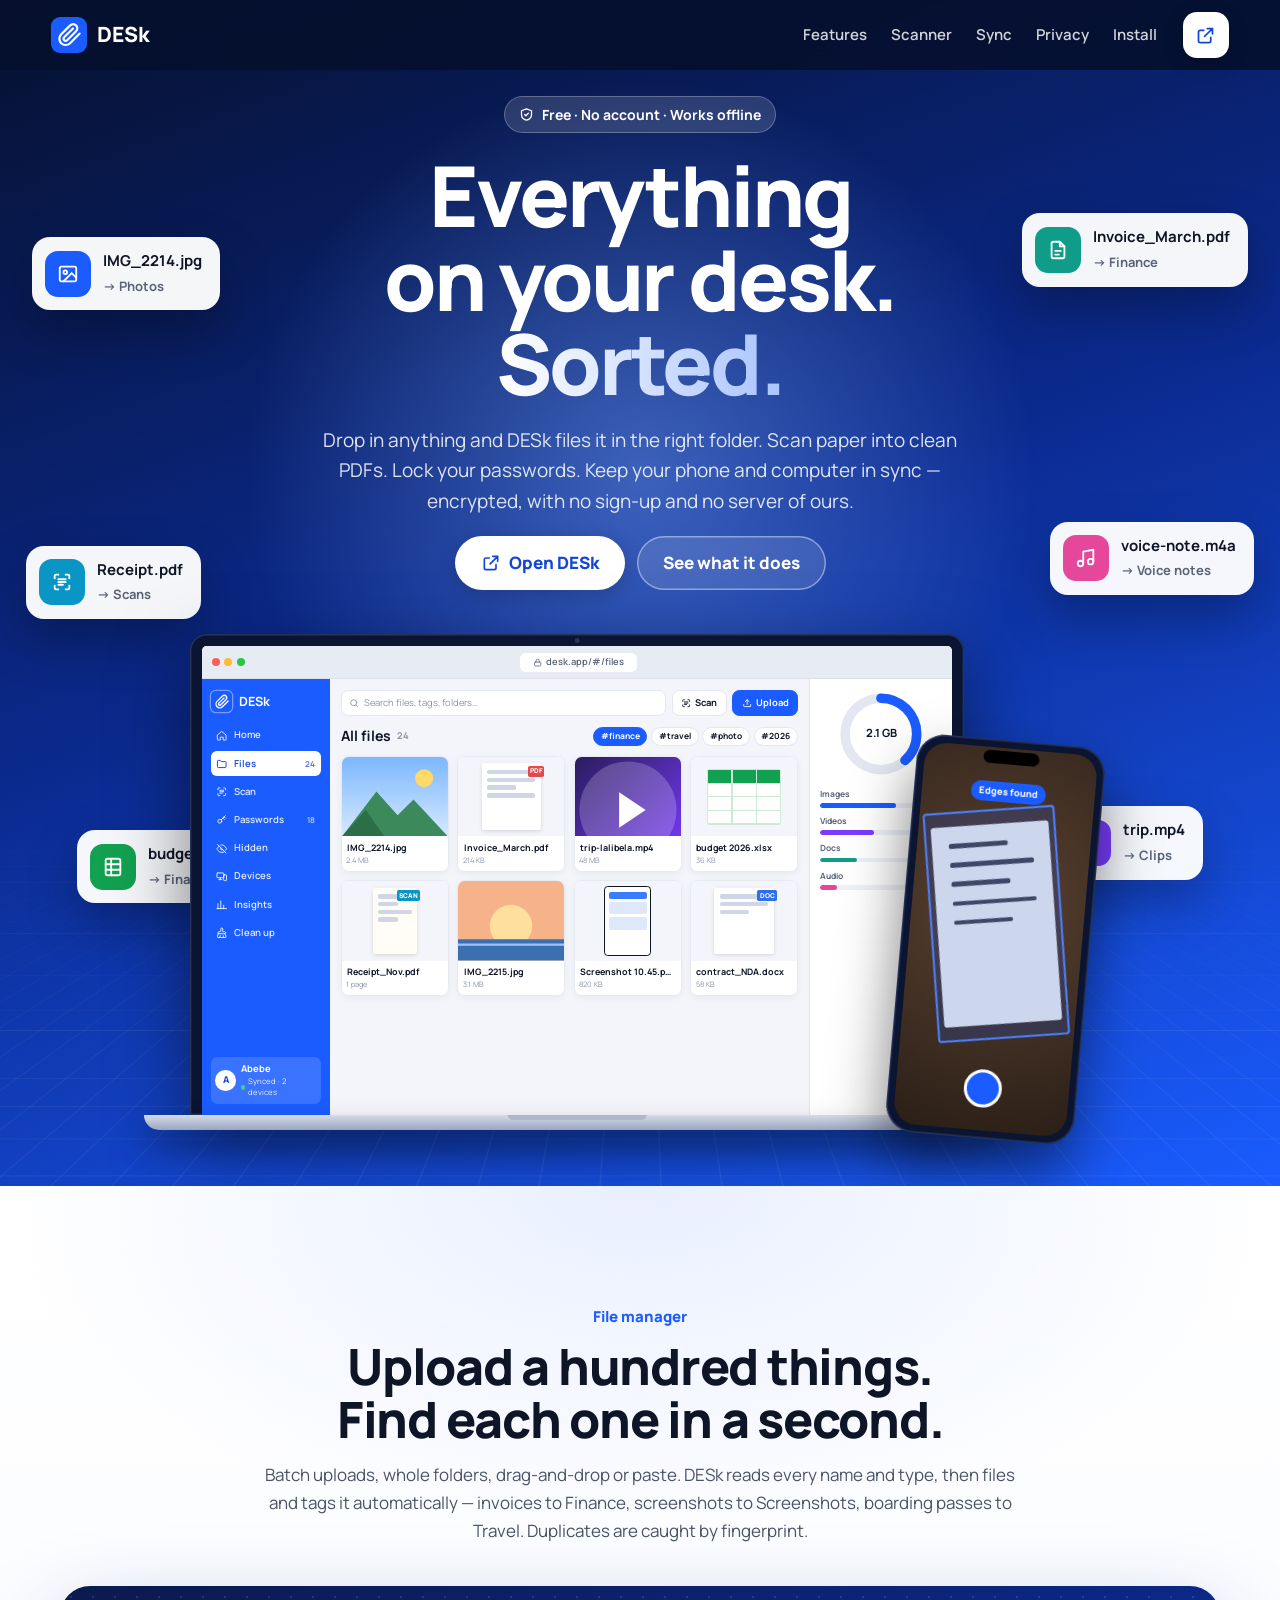
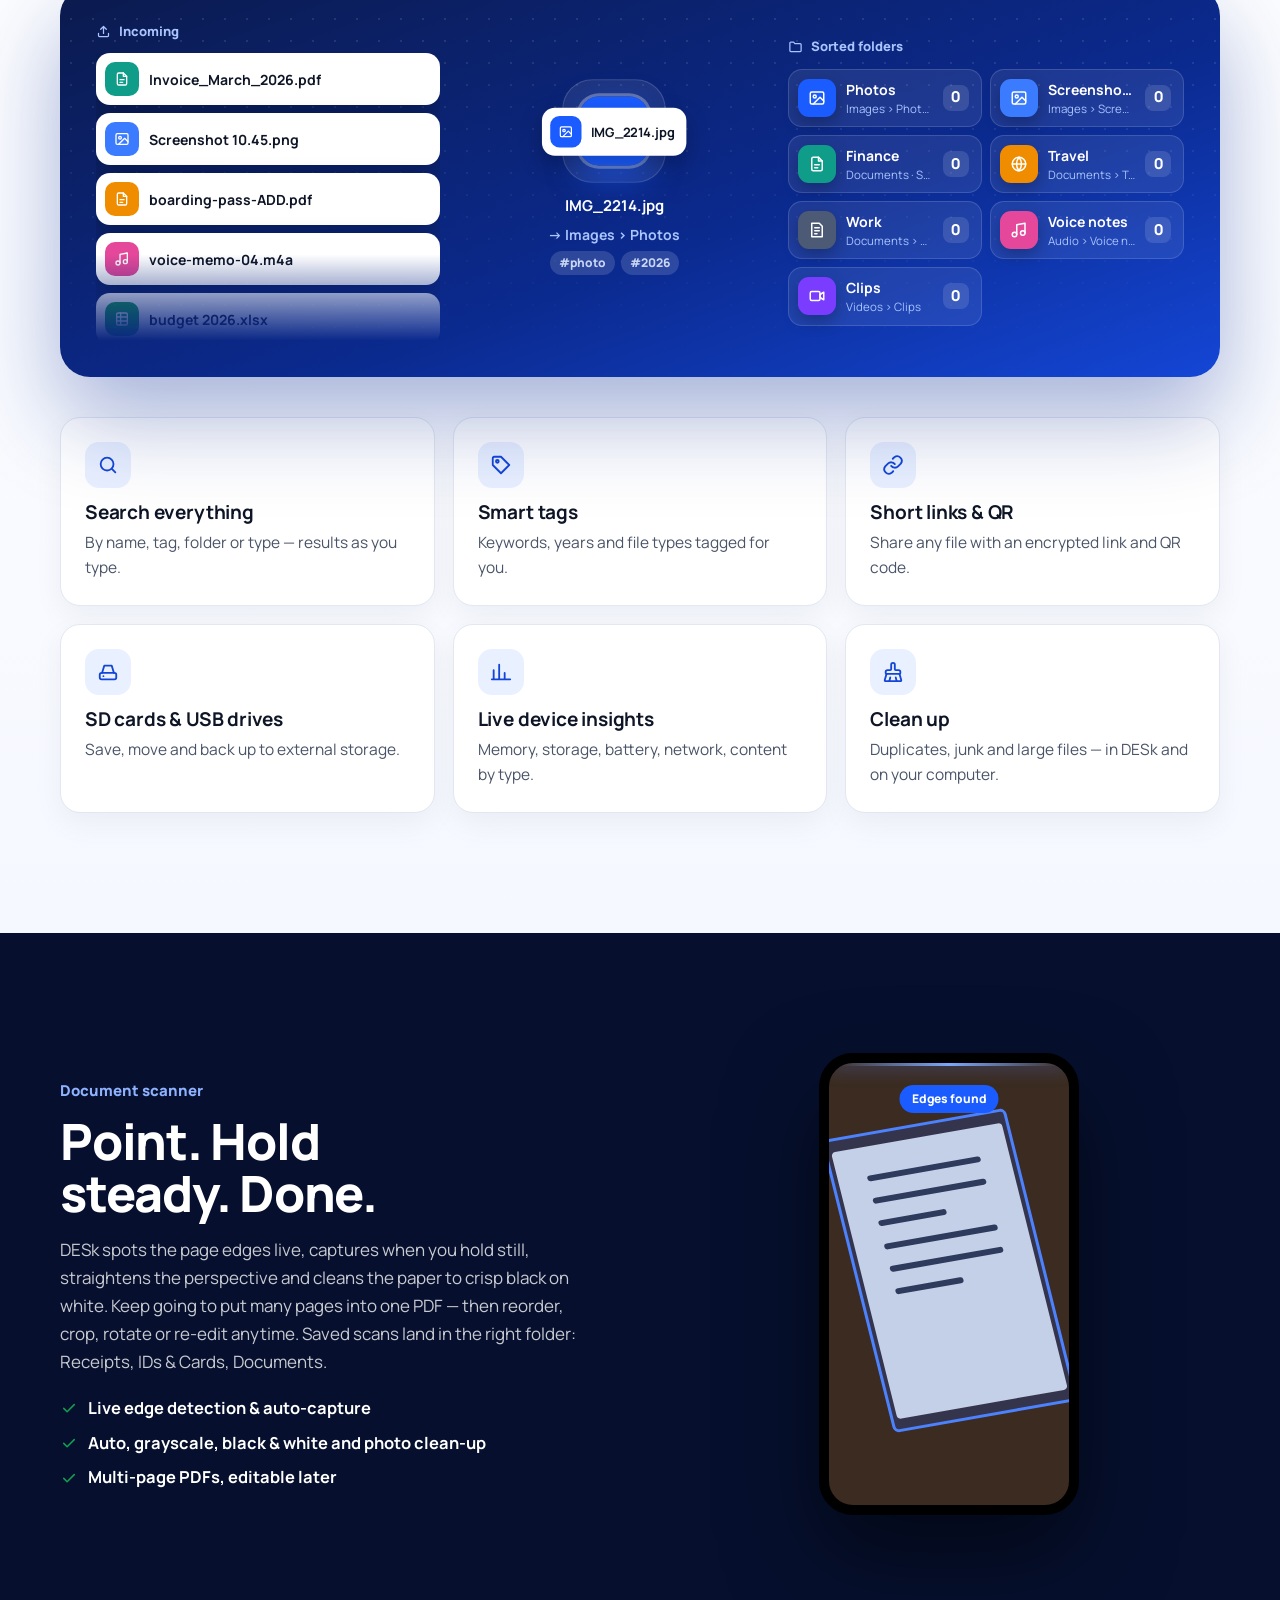
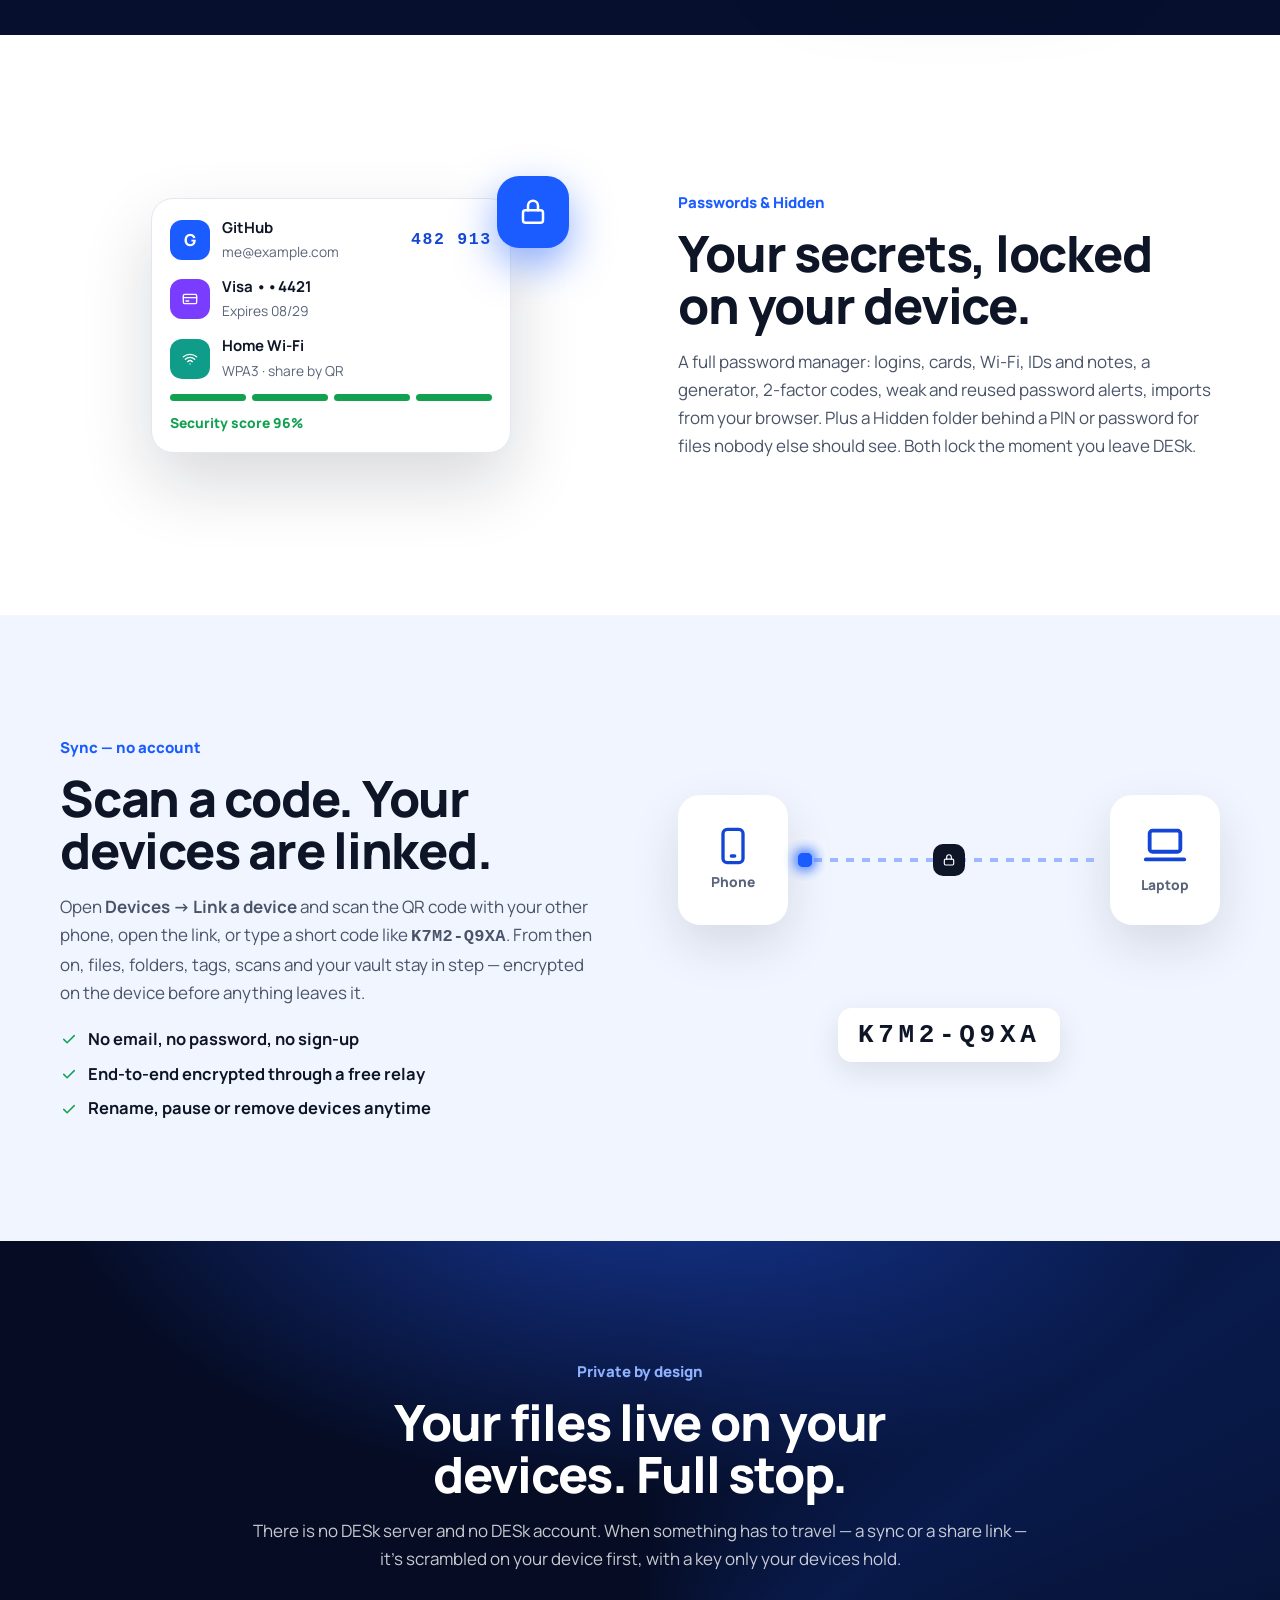
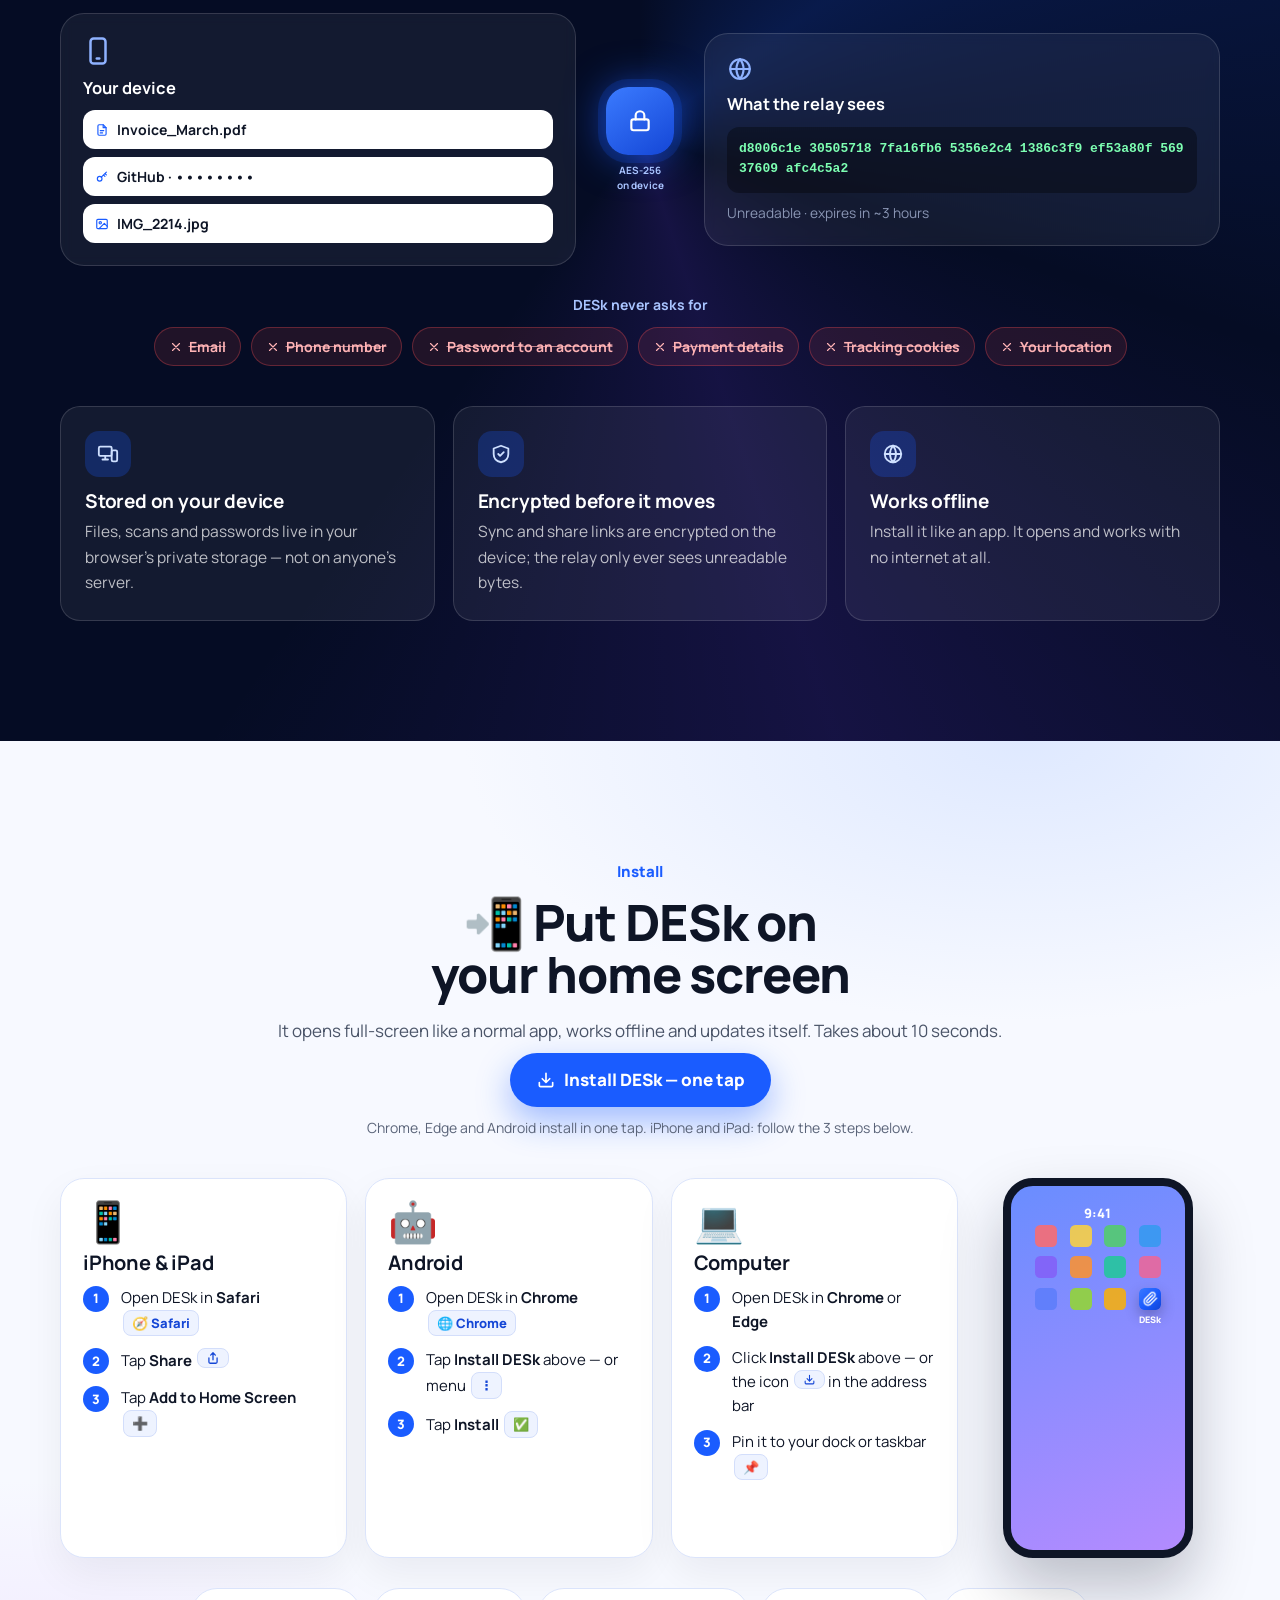
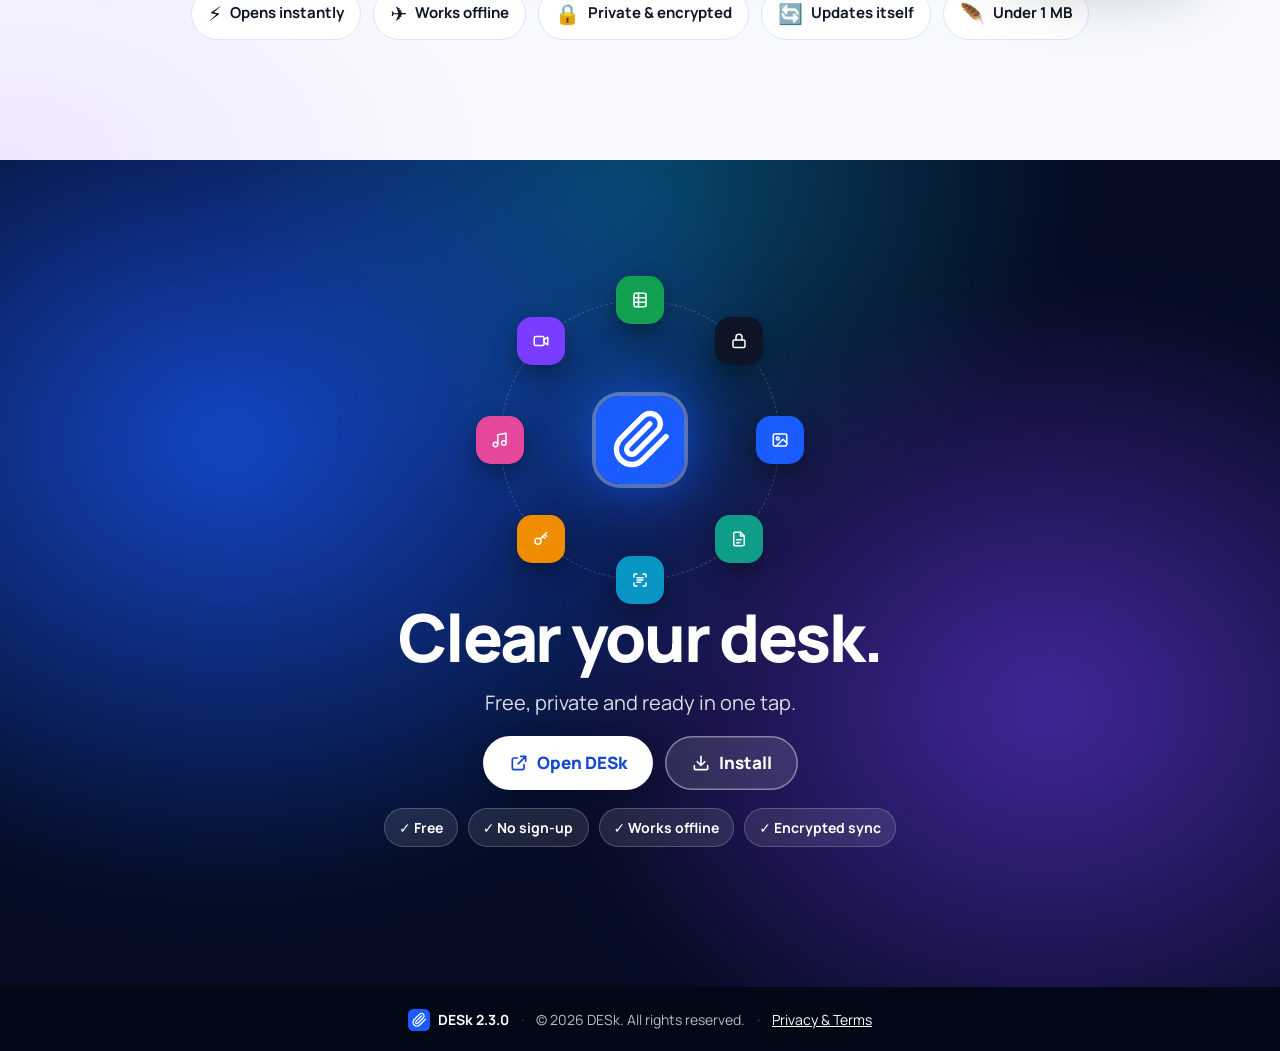
==== commit 235419ff: "Version 2.2 11/26/2026" ====
--- a/index.html
+++ b/index.html
@@ -50,7 +50,7 @@
 @keyframes spl{0%{transform:translateX(-110%)}100%{transform:translateX(260%)}}
 @media (prefers-reduced-motion:reduce){#splash *{animation:none!important}#splash .clip{stroke-dashoffset:0}}
 </style>
-<link rel="stylesheet" href="css/app.css?v=4d73ced7b9">
+<link rel="stylesheet" href="css/app.css?v=059a075bbe">
 </head>
 <body>
 <div id="splash" aria-hidden="true"><div class="rings"><i></i><i></i><i></i></div>
@@ -81,6 +81,6 @@
 <input type="file" id="imgIn" accept="image/*" multiple hidden>
 <input type="file" id="hidIn" multiple hidden>
 <input type="file" id="anyIn" hidden>
-<script src="js/desk.js?v=c937c7a198" defer></script>
+<script src="js/desk.js?v=56e51935b5" defer></script>
 </body>
 </html>
--- a/css/app.css
+++ b/css/app.css
@@ -698,3 +698,15 @@
 body.has-ibar #toasts{bottom:calc(100px + var(--safe-b))}
 @media(max-width:900px){body.has-ibar #toasts{bottom:calc(176px + var(--safe-b))}}
 @media(max-width:600px){.ringcard .ring{align-self:center}}
+.spnums{display:grid;grid-template-columns:repeat(3,minmax(0,1fr));gap:10px;margin:4px 0 14px}
+.spnums div{background:var(--panel2);border:1px solid var(--line);border-radius:14px;padding:12px;display:grid;gap:2px}
+.spnums b{font-size:clamp(18px,4.6vw,22px);font-weight:800;font-variant-numeric:tabular-nums;white-space:nowrap}
+.spnums span{font-size:12.5px;color:var(--muted);font-weight:600;line-height:1.3}
+.spnums .bad{background:var(--rsoft);border-color:color-mix(in srgb,var(--red) 30%,transparent)}.spnums .bad b{color:var(--red)}
+.spbar{display:flex;height:14px;border-radius:8px;overflow:hidden;background:var(--line)}
+.spbar i{display:block;height:100%}.spbar .u{background:#9aa6bd}.spbar .n{background:var(--blue)}
+.spbar .o{background:repeating-linear-gradient(45deg,var(--red) 0 6px,#ff8a8d 6px 12px)}
+.splegend{display:flex;flex-wrap:wrap;gap:6px 16px;margin-top:8px;color:var(--muted);font-weight:600}
+.splegend span{display:inline-flex;align-items:center;gap:6px}.splegend i{width:10px;height:10px;border-radius:3px;display:inline-block}
+.splegend .u{background:#9aa6bd}.splegend .n{background:var(--blue)}.splegend .o{background:var(--red)}
+@media(max-width:380px){.spnums{grid-template-columns:1fr 1fr}.spnums .bad:last-child{grid-column:1/-1}}
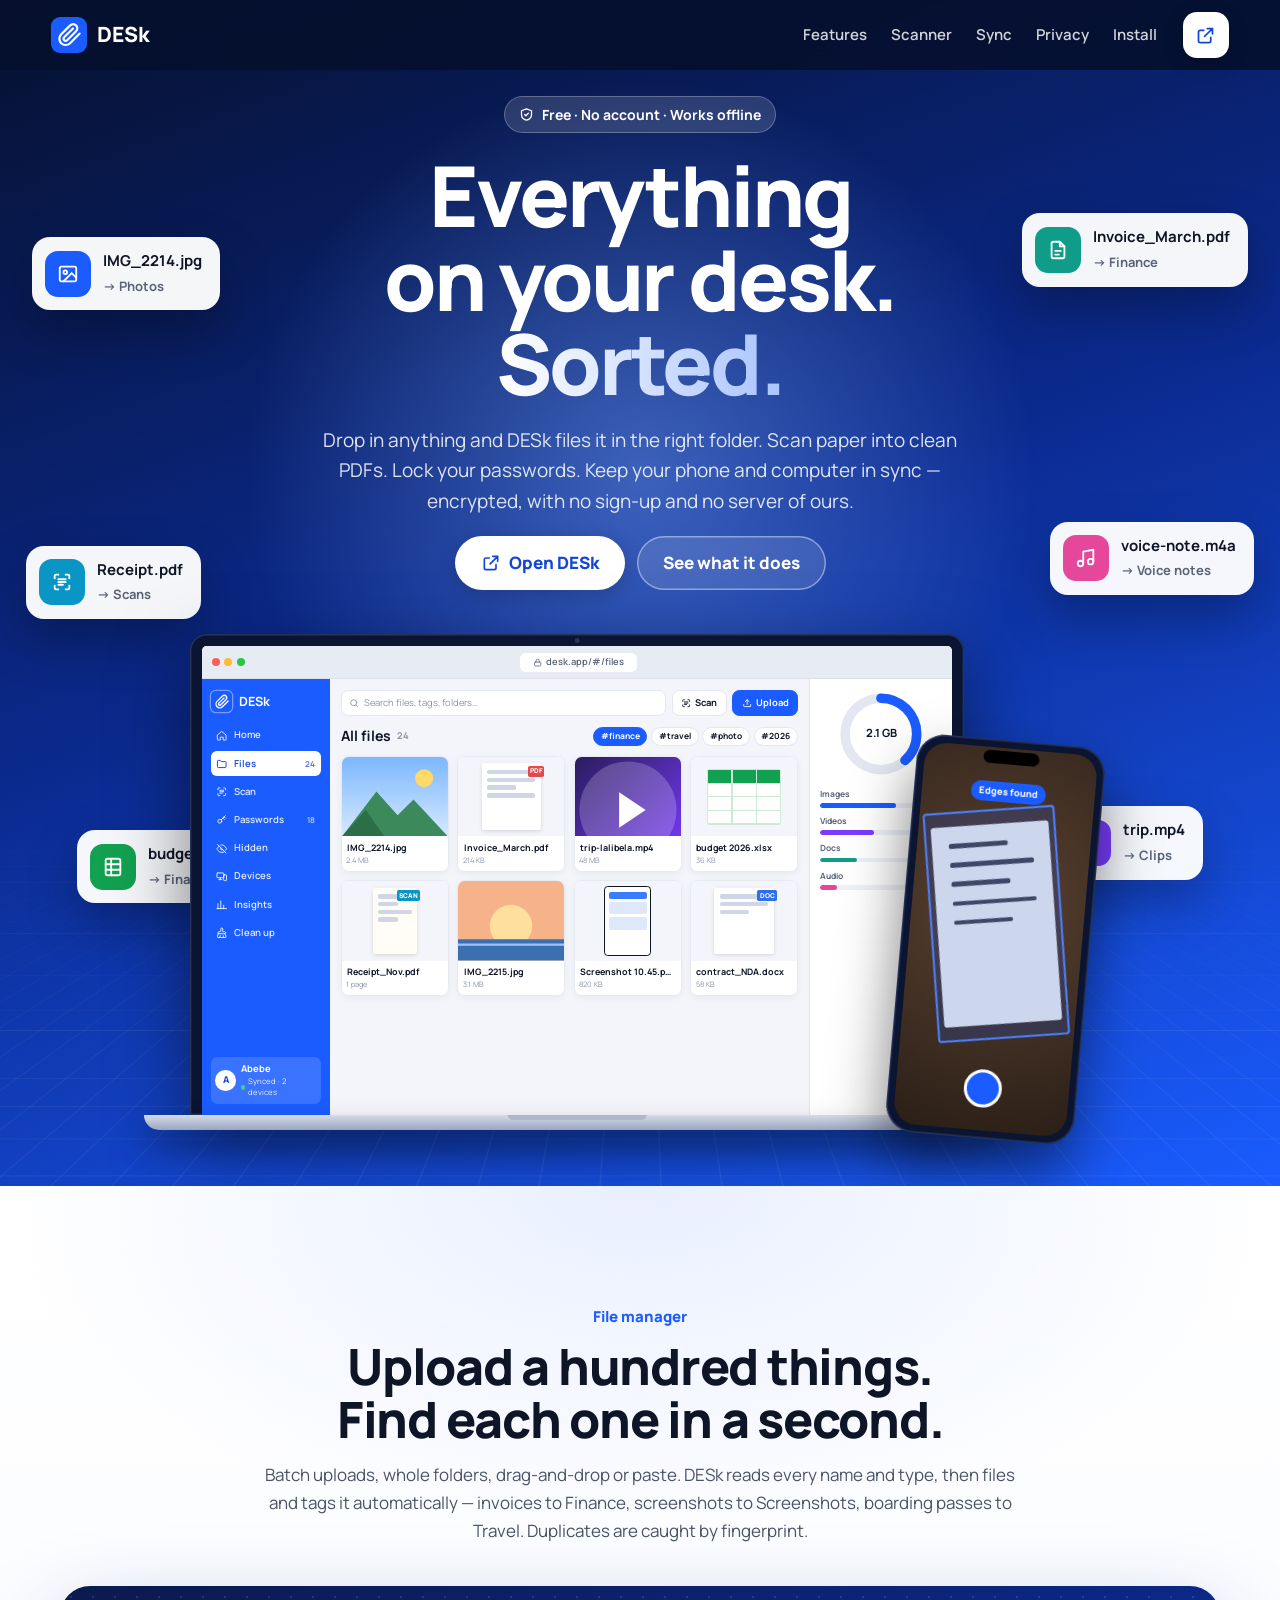
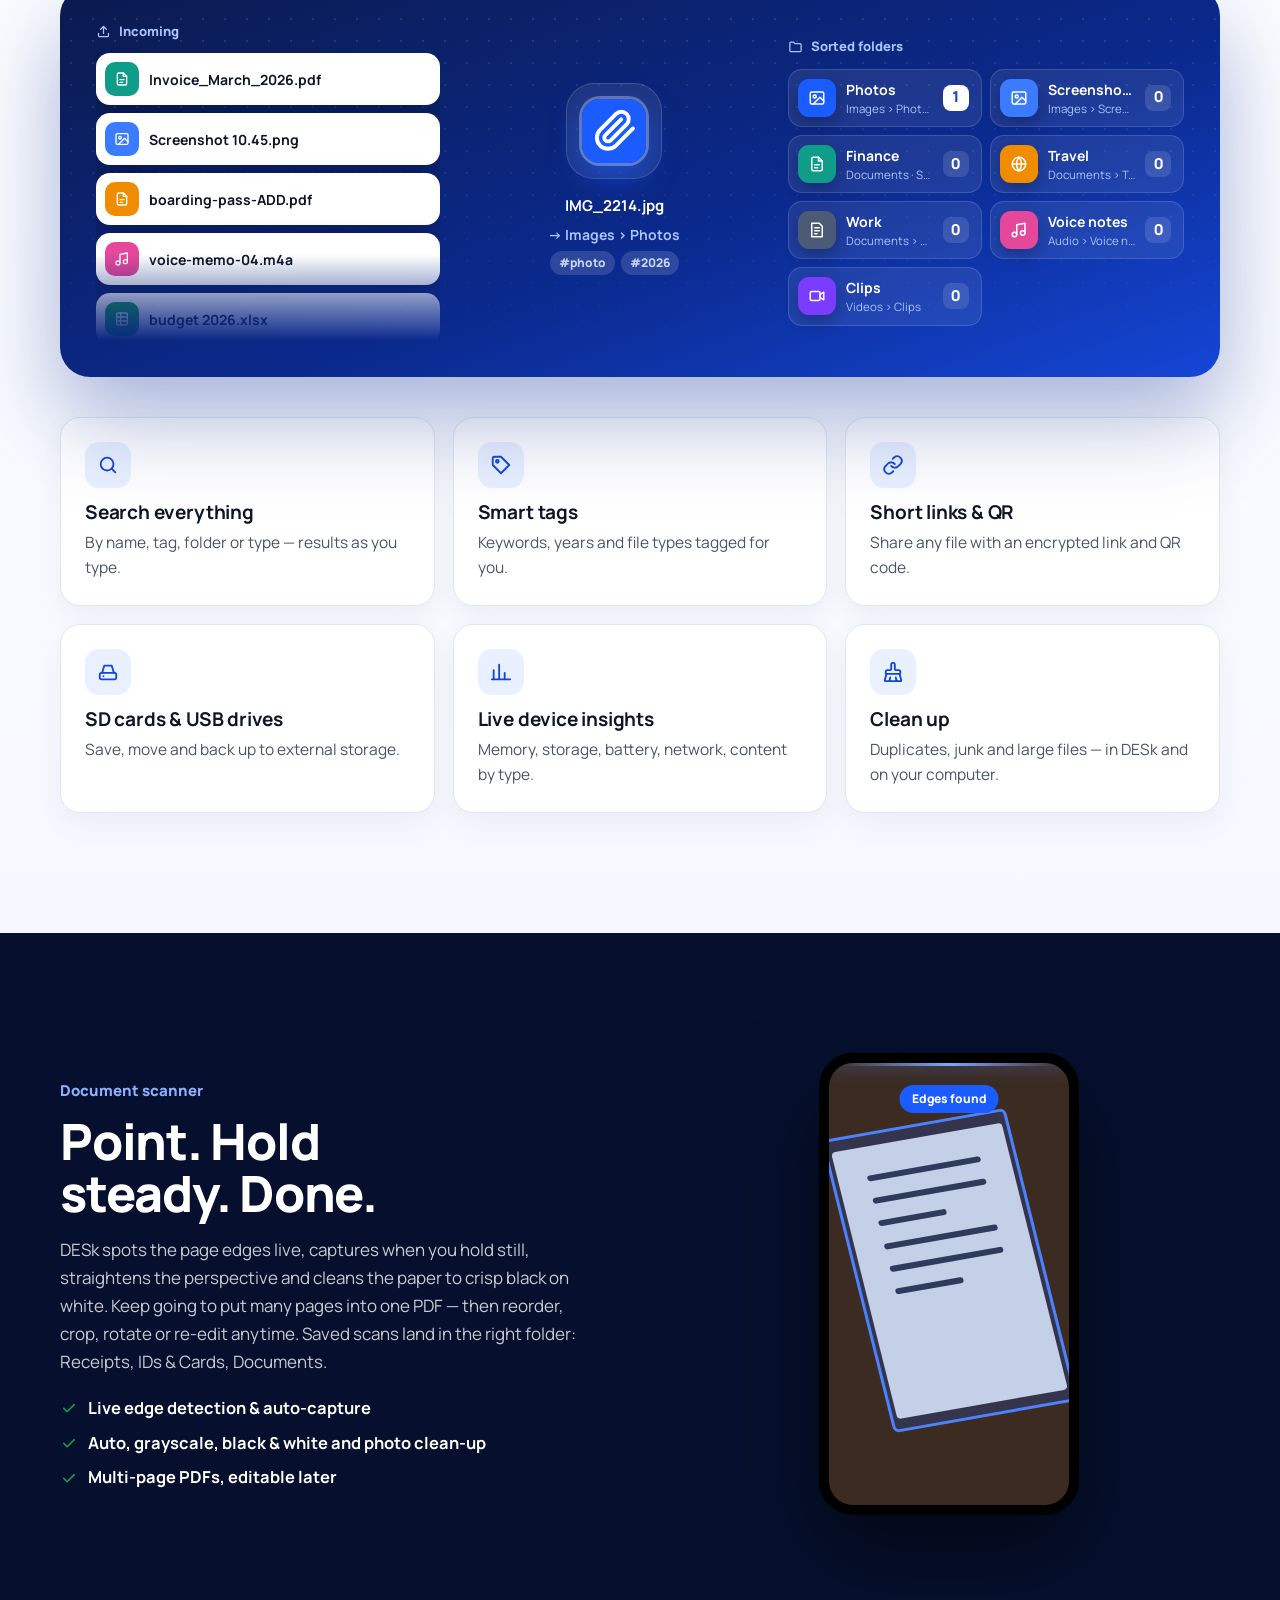
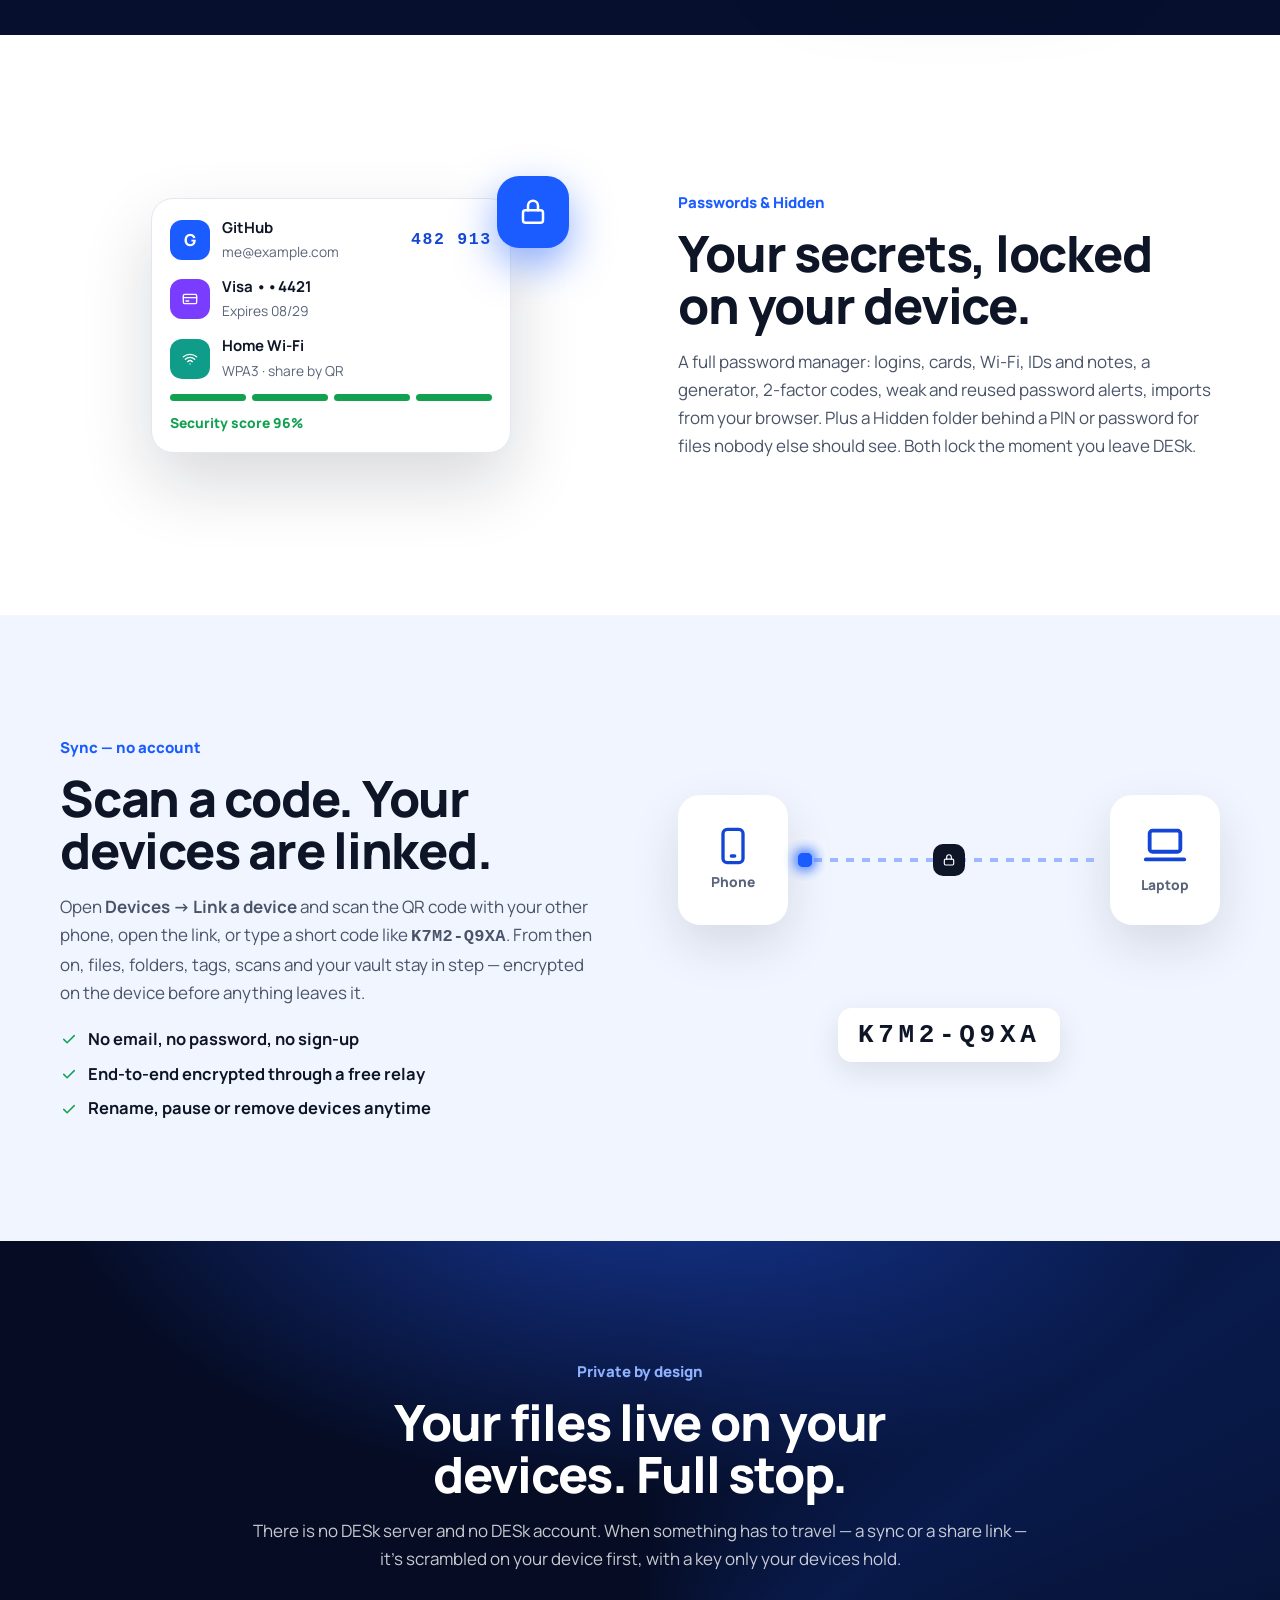
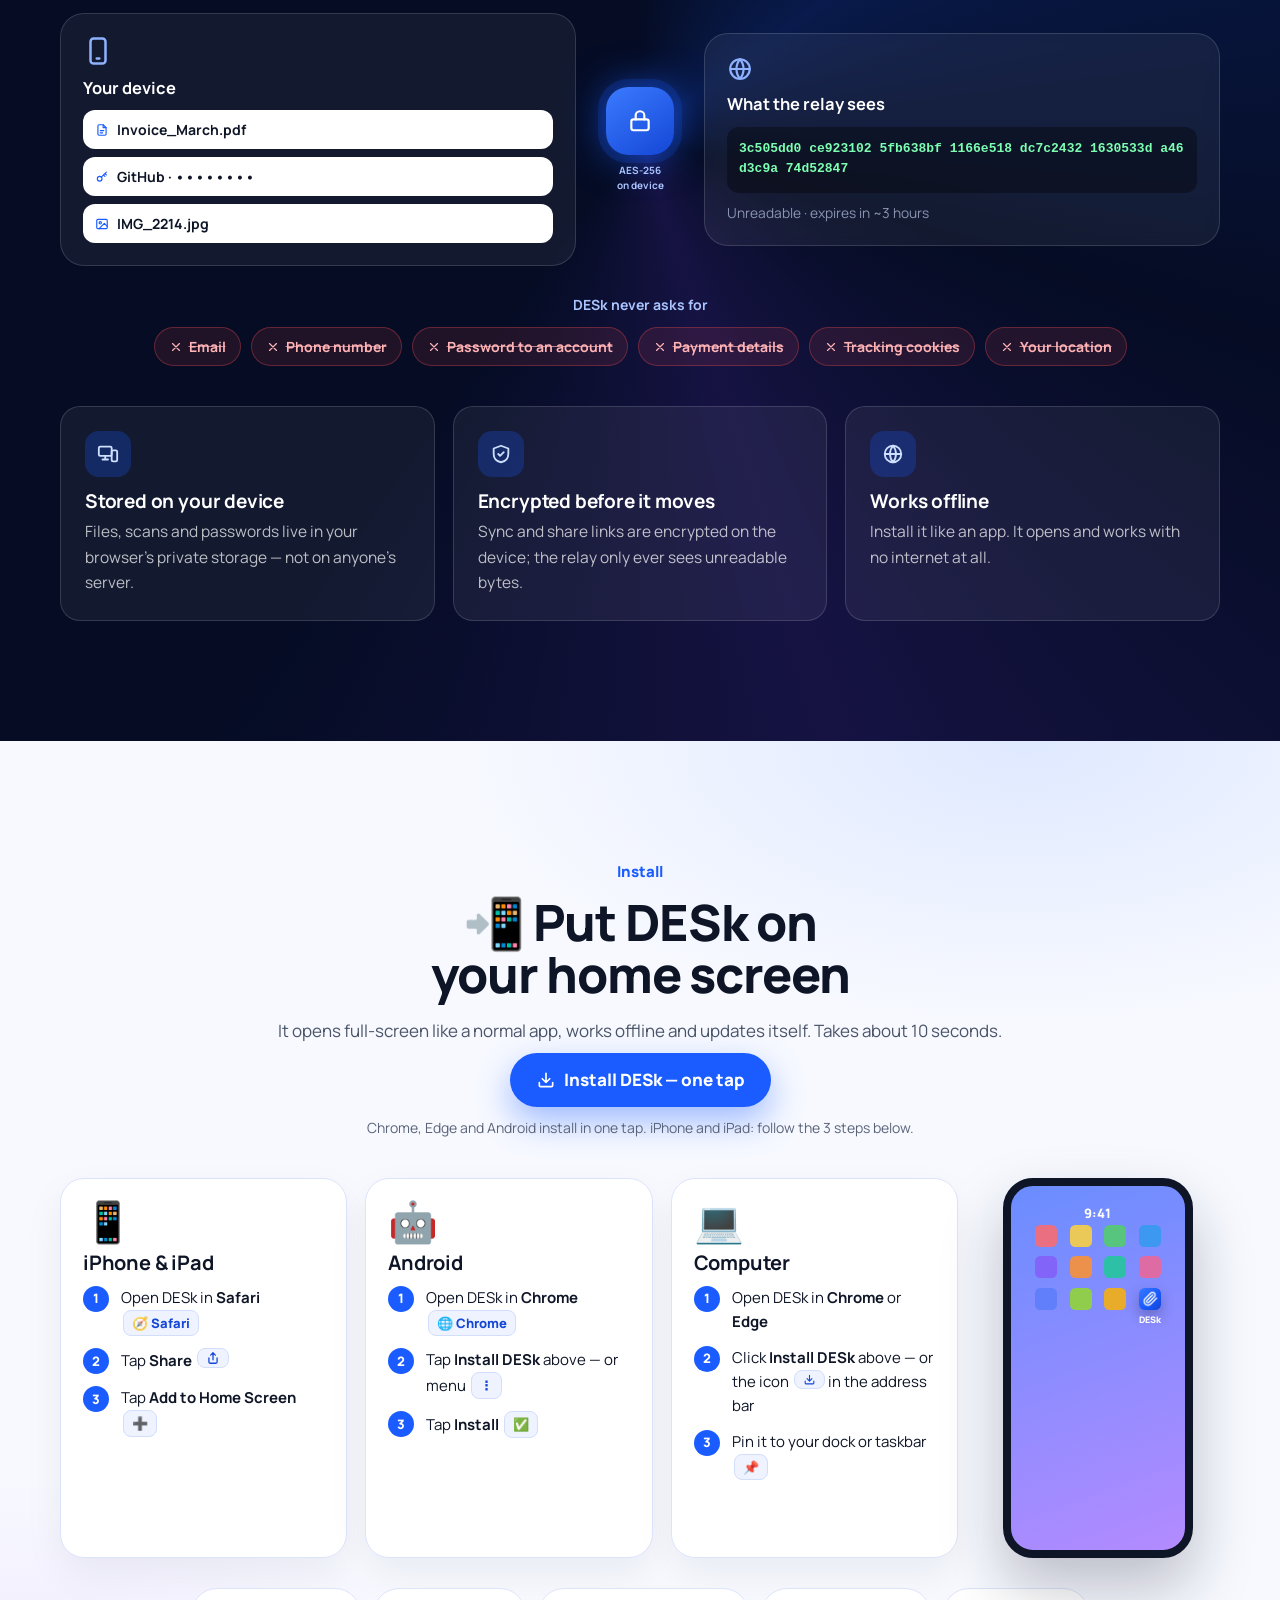
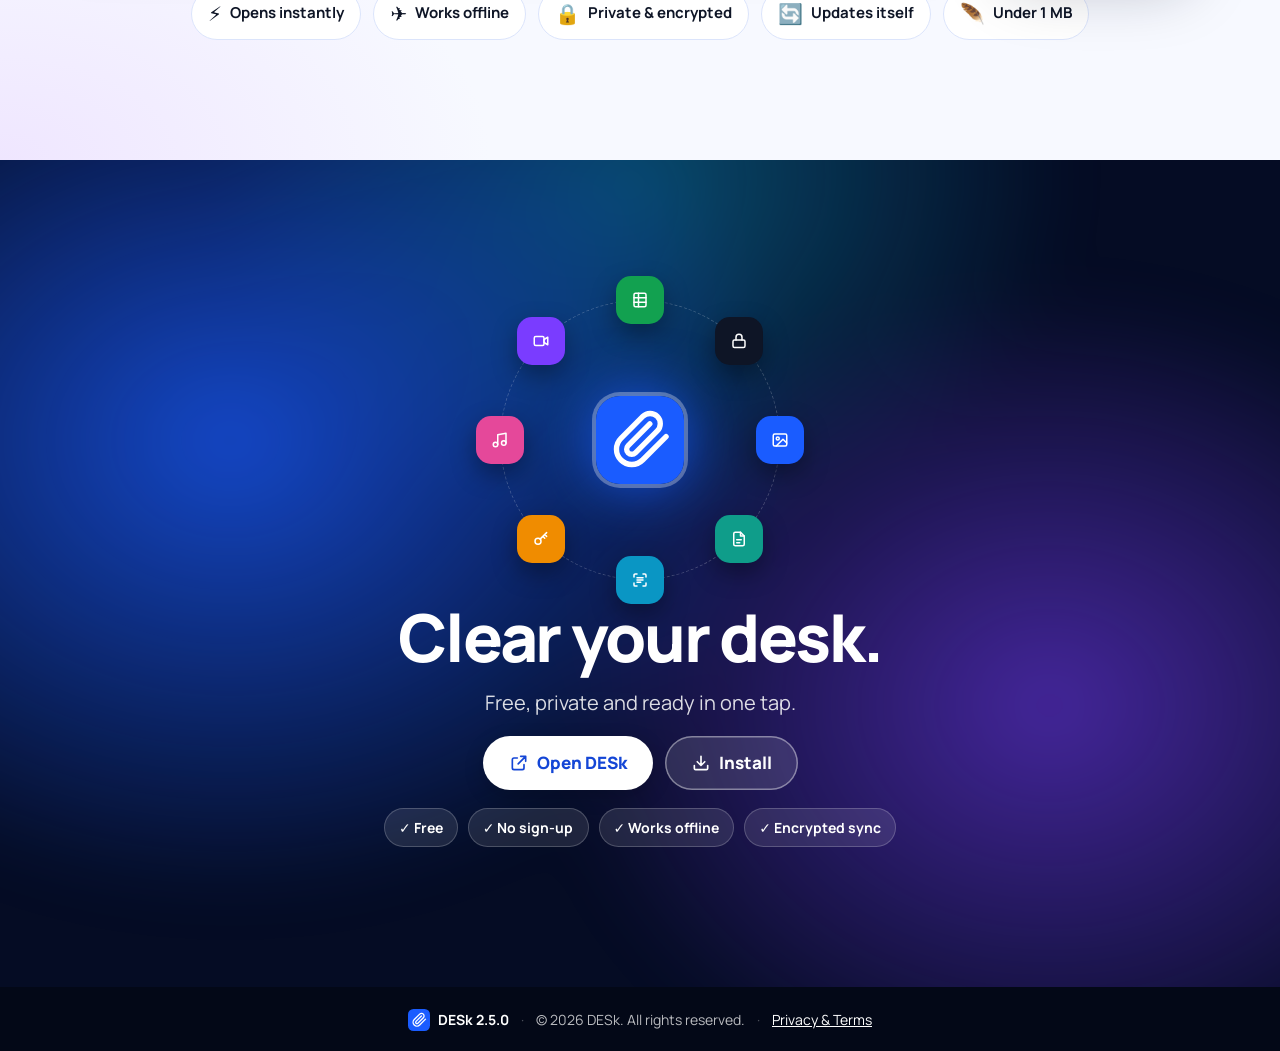
==== commit 72fcbe8e: "Version 2.3 11/26/2026" ====
--- a/index.html
+++ b/index.html
@@ -50,7 +50,7 @@
 @keyframes spl{0%{transform:translateX(-110%)}100%{transform:translateX(260%)}}
 @media (prefers-reduced-motion:reduce){#splash *{animation:none!important}#splash .clip{stroke-dashoffset:0}}
 </style>
-<link rel="stylesheet" href="css/app.css?v=059a075bbe">
+<link rel="stylesheet" href="css/app.css?v=be9878bbcb">
 </head>
 <body>
 <div id="splash" aria-hidden="true"><div class="rings"><i></i><i></i><i></i></div>
@@ -80,7 +80,9 @@
 <input type="file" id="camIn" accept="image/*" capture="environment" hidden>
 <input type="file" id="imgIn" accept="image/*" multiple hidden>
 <input type="file" id="hidIn" multiple hidden>
+<input type="file" id="hidPhotoIn" accept="image/*,video/*" multiple hidden>
+<input type="file" id="photoIn" accept="image/*,video/*" multiple hidden>
 <input type="file" id="anyIn" hidden>
-<script src="js/desk.js?v=56e51935b5" defer></script>
+<script src="js/desk.js?v=94a794cdf9" defer></script>
 </body>
 </html>
--- a/css/app.css
+++ b/css/app.css
@@ -79,7 +79,12 @@
 .sw input::after{content:"";position:absolute;top:3px;left:3px;width:22px;height:22px;border-radius:50%;background:#fff;box-shadow:0 1px 3px rgba(0,0,0,.25);transition:left .15s}
 .sw input:checked{background:var(--blue)}.sw input:checked::after{left:21px}
 input[type=range]{width:100%;accent-color:var(--blue)}
-input[type=checkbox].ck{width:22px;height:22px;accent-color:var(--blue);margin:0;cursor:pointer;flex:none}
+input[type=checkbox].ck{-webkit-appearance:none;appearance:none;width:22px;height:22px;margin:0;cursor:pointer;flex:none;border:2px solid light-dark(#9aa3b2,#5d6a85);border-radius:6px;background:light-dark(#fff,#0d1527);display:inline-grid;place-items:center;transition:background .12s,border-color .12s}
+input[type=checkbox].ck::after{content:'';width:10px;height:5px;border:solid #fff;border-width:0 0 2.5px 2.5px;transform:rotate(-45deg) translate(1px,-1px);opacity:0}
+input[type=checkbox].ck:hover{border-color:#6b7484}
+input[type=checkbox].ck:checked{background:var(--blue);border-color:var(--blue)}
+input[type=checkbox].ck:checked::after{opacity:1}
+input[type=checkbox].ck:focus-visible{outline:3px solid var(--bsoft);outline-offset:1px}
 .chip{display:inline-flex;align-items:center;gap:6px;border:1px solid var(--line);background:var(--panel);border-radius:999px;padding:0 12px;min-height:34px;font-size:13.5px;font-weight:600;white-space:nowrap}
 .chip.on{background:var(--blue);border-color:var(--blue);color:#fff}
 .chips{display:flex;gap:8px;overflow-x:auto;padding-bottom:4px;scrollbar-width:none}
@@ -144,7 +149,7 @@
 .fc .sub{font-size:12px;color:var(--muted);display:flex;gap:6px;align-items:center}
 .fc .flags{position:absolute;top:8px;right:8px;display:flex;gap:4px}
 .fc .flags span{background:rgba(255,255,255,.92);color:#1446d6;border-radius:8px;width:26px;height:26px;display:grid;place-items:center}
-.fc .ckw{position:absolute;top:8px;left:8px;background:rgba(255,255,255,.92);border-radius:8px;padding:3px;display:none}
+.fc .ckw{position:absolute;top:8px;left:8px;line-height:0;display:none;filter:drop-shadow(0 1px 3px rgba(0,0,0,.25))}
 .selmode .fc .ckw,.fc.sel .ckw{display:block}
 .flist{display:grid;gap:6px}
 .fl{display:grid;grid-template-columns:auto 44px minmax(0,1fr) auto auto;align-items:center;gap:12px;background:var(--panel);border:1px solid var(--line);border-radius:12px;padding:8px 12px;cursor:pointer;text-align:left}
@@ -710,3 +715,64 @@
 .splegend span{display:inline-flex;align-items:center;gap:6px}.splegend i{width:10px;height:10px;border-radius:3px;display:inline-block}
 .splegend .u{background:#9aa6bd}.splegend .n{background:var(--blue)}.splegend .o{background:var(--red)}
 @media(max-width:380px){.spnums{grid-template-columns:1fr 1fr}.spnums .bad:last-child{grid-column:1/-1}}
+.hphotos{display:flex;align-items:center;gap:12px;width:100%;text-align:left;margin-bottom:16px;cursor:pointer}
+.hphotos .ib{width:42px;height:42px;border-radius:12px;background:var(--bsoft);color:var(--blue2);display:grid;place-items:center;flex:none}
+.hphotos b{display:block}.hphotos .small{display:block}
+.hphotos:hover{border-color:var(--blue)}
+@media(max-width:600px){.droprow{display:grid;grid-template-columns:minmax(0,1fr) minmax(0,1fr) 44px;gap:8px;width:100%}.droprow .btn.pri{grid-column:1/-1}.droprow .btn{min-width:0}}
+
+/* v2.5 — selection panel */
+.selbar{position:sticky;top:76px;z-index:15;background:light-dark(#fff,#111a2f);color:var(--ink);border:1px solid light-dark(#e3e7ee,#24304d);border-radius:18px;padding:10px 12px 12px;margin-bottom:12px;box-shadow:0 10px 32px rgba(10,20,40,.14)}
+.selhead{display:flex;align-items:center;gap:6px;padding:0 2px 8px 6px;border-bottom:1px solid var(--line);margin-bottom:8px}
+.selcount{font-size:15px;white-space:nowrap;overflow:hidden;text-overflow:ellipsis;min-width:0}.selcount b{font-size:17px}
+.selcount .muted{color:var(--muted)}
+.selhead .btn{color:var(--blue2);background:transparent;border-color:transparent}.selhead .btn.icon{color:var(--muted)}
+.selhead .btn:hover{background:var(--panel2)}
+.selacts{display:grid;grid-template-columns:repeat(var(--n),minmax(0,1fr));gap:4px}
+.selact{display:flex;flex-direction:column;align-items:center;justify-content:center;gap:5px;min-height:62px;padding:8px 4px;border:0;border-radius:12px;background:transparent;color:var(--ink);font:inherit;font-size:12.5px;font-weight:650;line-height:1.15;cursor:pointer;text-align:center}
+.selact .si{width:36px;height:36px;border-radius:11px;display:grid;place-items:center;background:var(--bsoft);color:var(--blue2)}
+.selact .sl{display:block;max-width:100%}
+.selact:hover{background:var(--panel2)}.selact:active{transform:scale(.97)}
+.selact.danger{color:var(--red)}.selact.danger .si{background:var(--rsoft);color:var(--red)}
+@media (max-width:820px){.selbar{position:fixed;left:8px;right:8px;top:auto;bottom:calc(80px + var(--safe-b));margin:0;z-index:45}
+ .fwrap section{padding-bottom:150px}.selact{min-height:58px;font-size:11.5px}.selact .si{width:32px;height:32px}}
+.selact .sl{overflow-wrap:normal;word-break:normal}
+@media (max-width:400px){.selacts{grid-template-columns:repeat(3,minmax(0,1fr));gap:4px}.selacts[style*='--n:2']{grid-template-columns:repeat(2,minmax(0,1fr))}.selact{flex-direction:row;justify-content:flex-start;min-height:44px;gap:7px;padding:6px 6px;font-size:12px;text-align:left}.selact .si{width:30px;height:30px;flex:none}}
+@media (max-width:340px){.selcount .muted{display:none}.selact{font-size:11px;gap:5px;padding:5px 4px}.selact .si{width:26px;height:26px}}
+
+/* v2.5 — preview frame + swipe */
+.pvmodal .mhead{gap:10px}.pvmodal .mhead h3{flex:1 1 auto;min-width:0;overflow:hidden;text-overflow:ellipsis;white-space:nowrap}
+.pvcount{flex:none;font-size:13px;font-weight:700;color:var(--muted);background:var(--panel2);padding:4px 10px;border-radius:999px}.pvcount:empty{display:none}
+.pvwrap{position:relative;min-width:0}
+.pvm{position:relative;height:min(68vh,680px);min-height:0;border-radius:16px;overflow:hidden;background:var(--panel2);display:flex;align-items:center;justify-content:center;touch-action:pan-y;user-select:none;-webkit-user-select:none}
+.pvm>img,.pvm>video{width:100%;height:100%;max-width:none;max-height:none;object-fit:contain;display:block;background:transparent}
+.pvm>video{background:#000}
+.pvm>iframe{width:100%;height:100%;border:0;background:#fff;display:block}
+.pvm>pre{margin:0;padding:16px;width:100%;height:100%;max-height:none;overflow:auto;box-sizing:border-box;font:13px/1.5 ui-monospace,Menlo,monospace;white-space:pre-wrap;user-select:text;-webkit-user-select:text}
+.pvm>.pages{width:100%;height:100%;overflow:auto;padding:14px;box-sizing:border-box;display:grid;gap:12px;align-content:start}
+.pvm>.empty,.pvm>.pvaudio{padding:20px;text-align:center}
+.pvaudio{display:flex;flex-direction:column;align-items:center;gap:10px;width:100%}.pvaudio audio{width:min(420px,100%)}
+.pvnav{position:absolute;top:50%;transform:translateY(-50%);width:42px;height:42px;border-radius:50%;border:0;background:rgba(255,255,255,.92);color:#0b1220;display:grid;place-items:center;box-shadow:0 4px 16px rgba(0,0,0,.18);cursor:pointer;z-index:2;padding:0}
+.pvnav svg{display:block}.pvnav.l{left:10px}.pvnav.r{right:10px}.pvnav[hidden]{display:none}
+.pvnav:hover{background:#fff}.pvnav:active{transform:translateY(-50%) scale(.94)}
+@keyframes slideL{from{opacity:.2;transform:translateX(36px)}to{opacity:1;transform:none}}
+@keyframes slideR{from{opacity:.2;transform:translateX(-36px)}to{opacity:1;transform:none}}
+.pvm.slide-l>*{animation:slideL .22s ease-out}.pvm.slide-r>*{animation:slideR .22s ease-out}
+.pvbtns{display:flex;justify-content:center;align-items:center;gap:10px;flex-wrap:wrap;margin-top:14px}
+.pvbtns .btn{min-width:124px;justify-content:center}
+.hidmodal .pvm{height:min(62vh,600px)}
+@media (max-width:640px){.pvm{height:min(56vh,520px);border-radius:14px}.hidmodal .pvm{height:min(56vh,520px)}.pvnav{width:36px;height:36px}.pvnav.l{left:6px}.pvnav.r{right:6px}
+ .pvbtns{display:grid;grid-template-columns:repeat(3,minmax(0,1fr));gap:8px}.pvbtns .btn{min-width:0;flex-direction:column;gap:4px;padding:10px 4px;font-size:13px}}
+@media (max-height:600px){.pvm,.hidmodal .pvm{height:52vh}}
+
+/* v2.5 — scanner fits the screen */
+#modal-root .mwrap.mfull{padding:0!important;align-items:stretch;place-items:stretch}
+.modal.full{width:100vw;height:100vh;height:100dvh;max-height:100dvh;overflow:hidden}
+.modal.full .scn{min-height:0}
+.modal.full .scbar{flex:none}
+.scmsg.warn{background:rgba(214,138,0,.92);color:#fff}
+.scmsg{max-width:calc(100% - 24px);overflow:hidden;text-overflow:ellipsis}
+@media (max-height:700px){.shutter{width:62px;height:62px;border-width:4px}.scbar{padding:8px 12px;padding-bottom:calc(8px + var(--safe-b))}.scbar.topb{padding-top:calc(8px + var(--safe-t));padding-bottom:8px}}
+@media (max-height:520px){.shutter{width:54px;height:54px}.scbar .btn span{display:none}}
+.drop>.grow{flex:1 1 260px}
+.droprow{flex:0 1 auto;flex-wrap:wrap}
